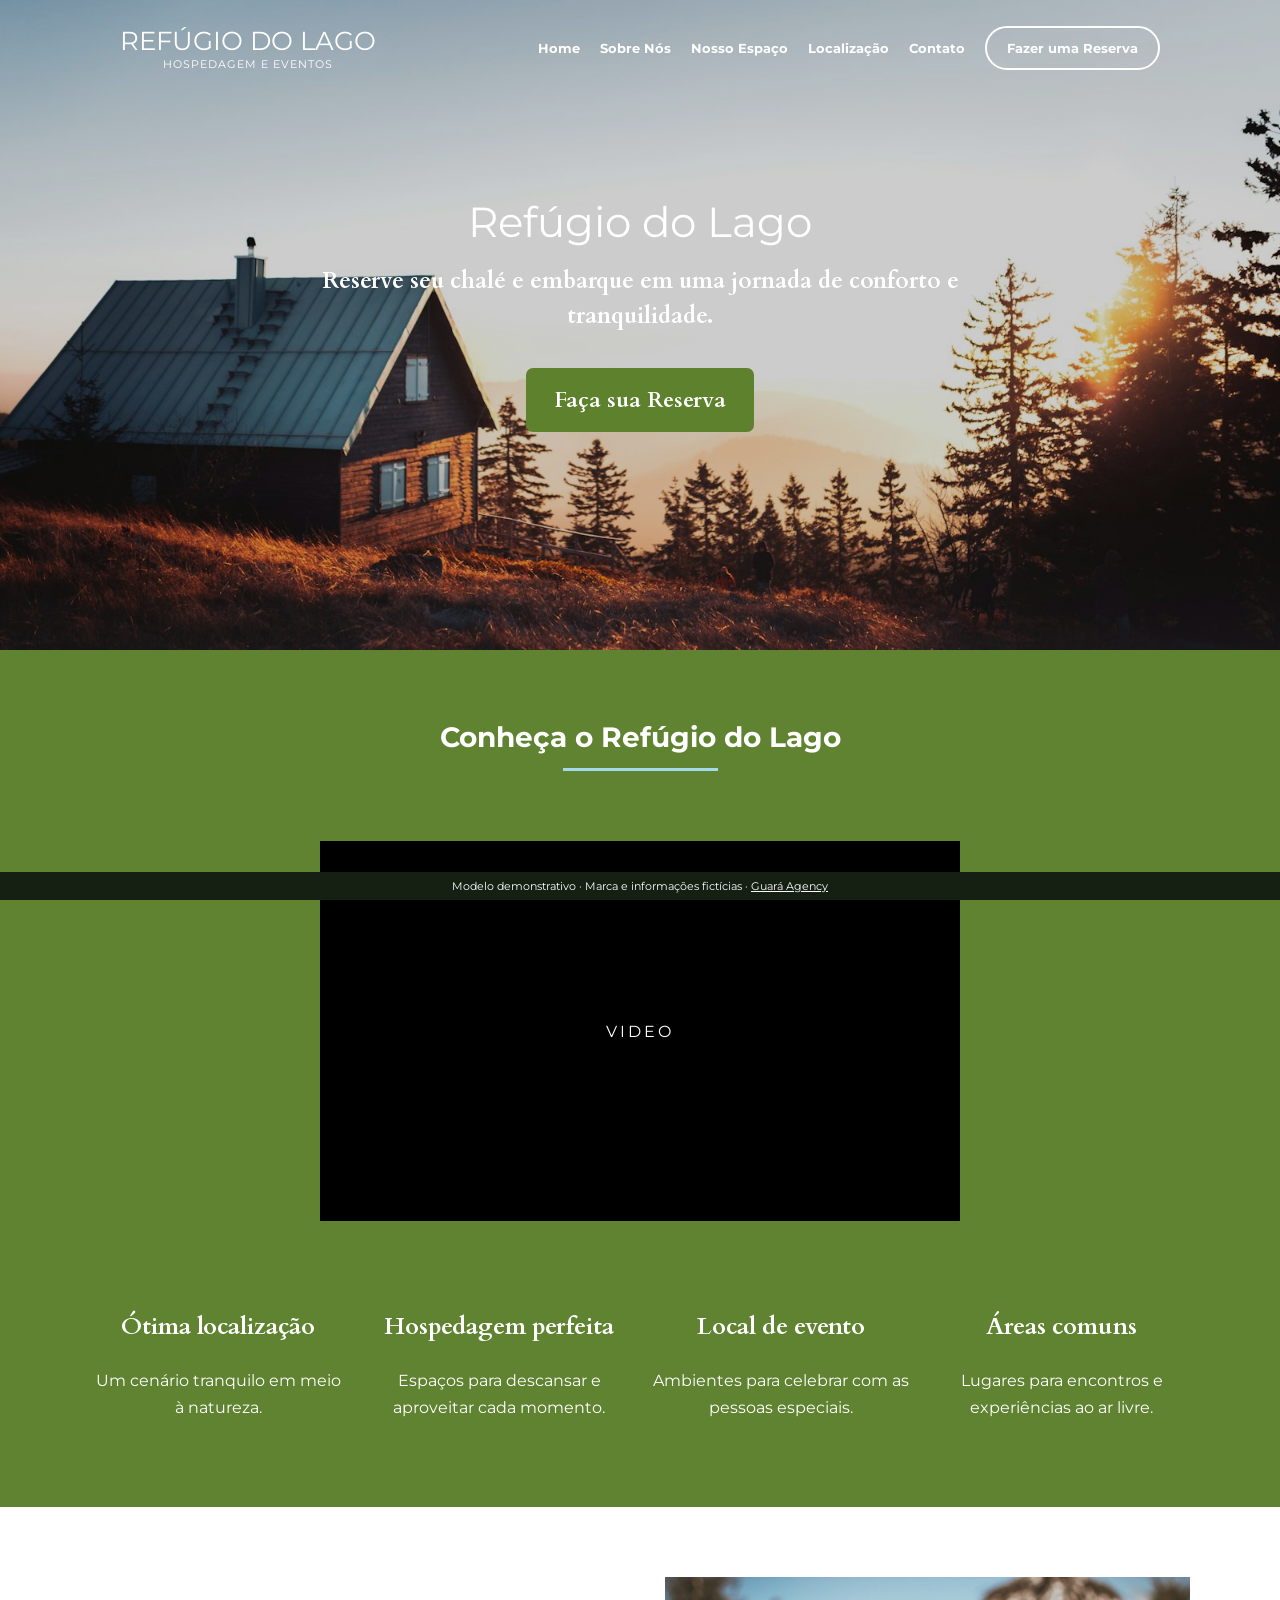
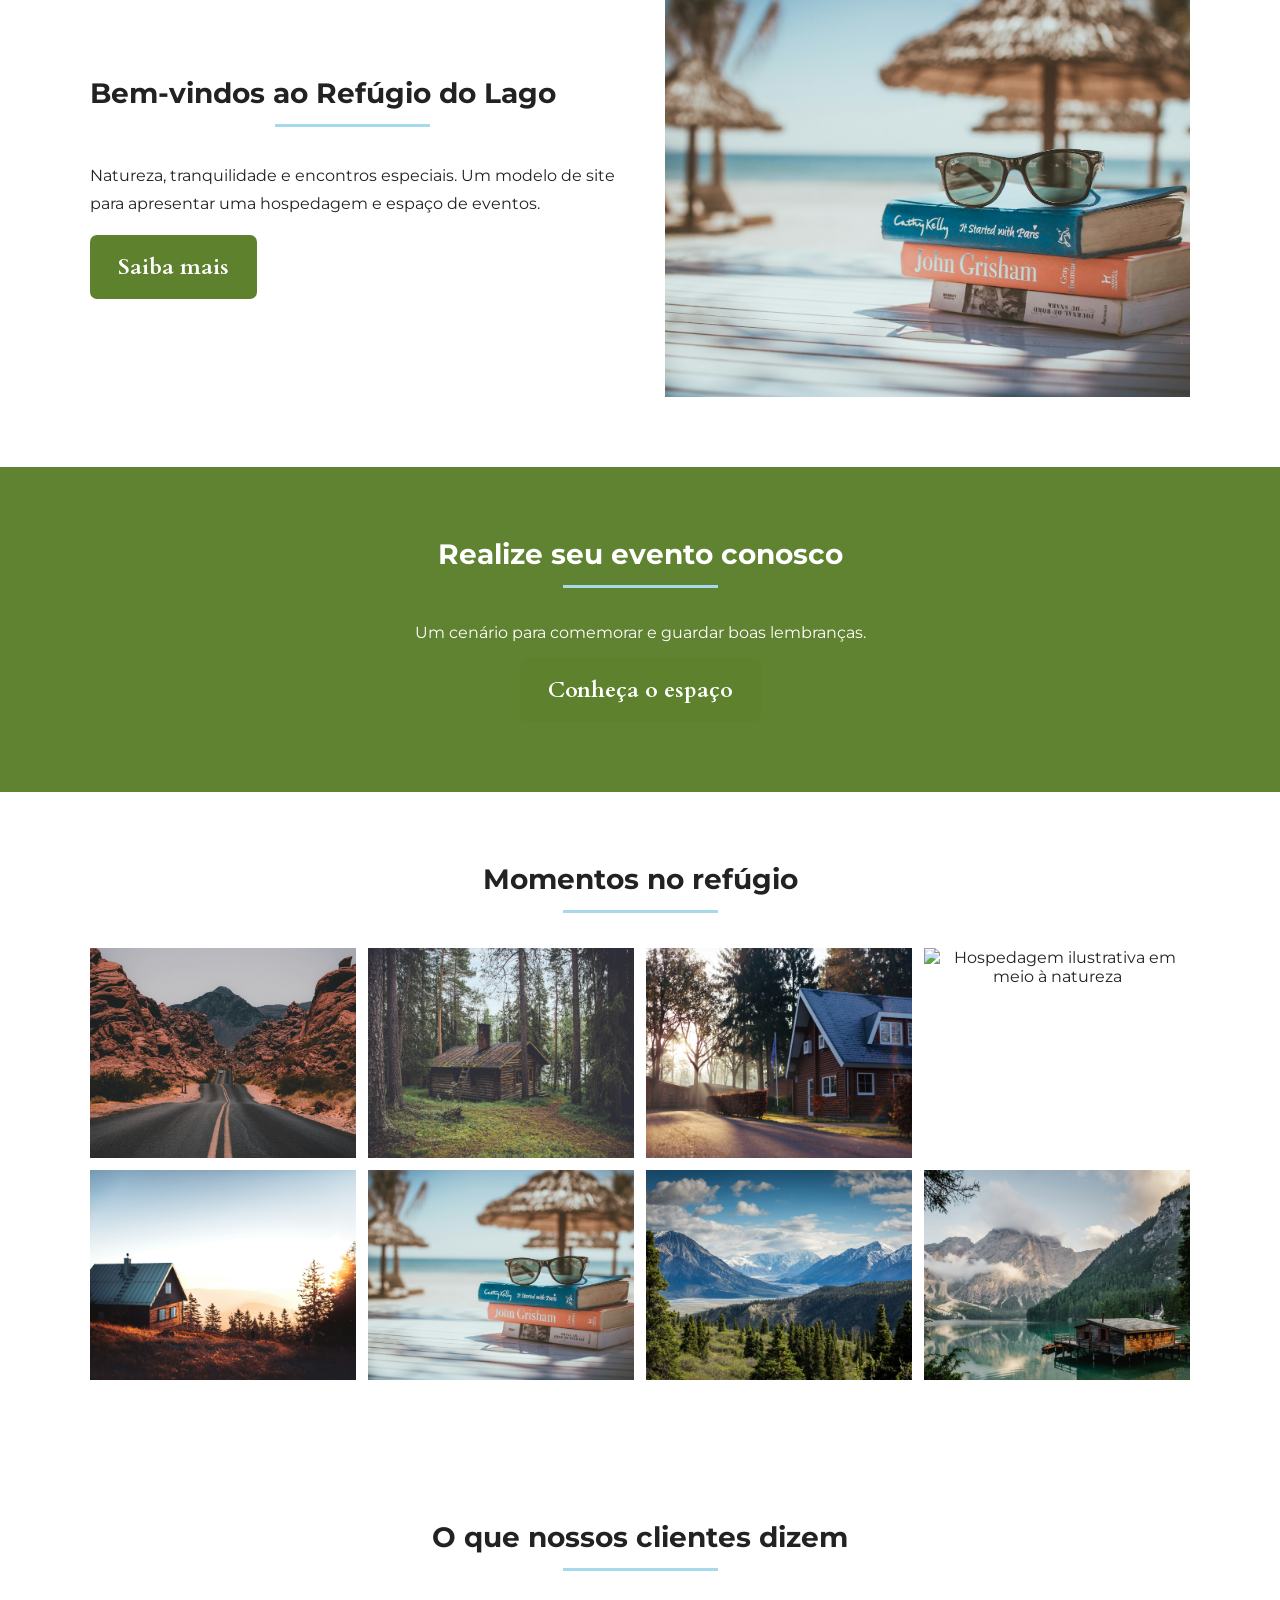
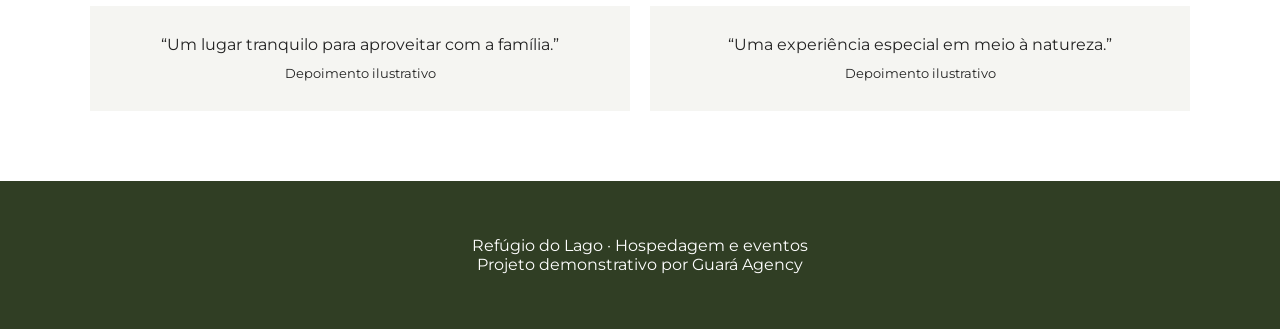
==== index.html @ 49b87a75 "Criar modelo demonstrativo para eventos" ====
<!doctype html><html lang="pt-br"><head><meta charset="utf-8"><meta name="viewport" content="width=device-width,initial-scale=1"><title>Refúgio do Lago — Hospedagem e Eventos</title><link rel="stylesheet" href="style.css"><script defer src="app.js"></script></head><body><section class="hero"><header><a class="logo" href="index.html">REFÚGIO DO LAGO<small>HOSPEDAGEM E EVENTOS</small></a><button class="mobile" data-menu aria-expanded="false" aria-label="Abrir menu">☰</button><nav><a href="">Home</a><a href="sobre-nos/">Sobre Nós</a><a href="nosso-espaco/">Nosso Espaço</a><a href="localizacao/">Localização</a><a href="contato/">Contato</a><a class="outline" href="reservar/">Fazer uma Reserva</a></nav></header><div class="herotext"><h1>Refúgio do Lago</h1><p>Reserve seu chalé e embarque em uma jornada de conforto e tranquilidade.</p><a class="btn" href="reservar/">Faça sua Reserva</a></div></section><section class="green"><div class="wrap center"><h2>Conheça o Refúgio do Lago</h2><div class="video">VIDEO</div><div class="features"><article class="reveal"><h3>Ótima localização</h3><p>Um cenário tranquilo em meio à natureza.</p></article><article class="reveal"><h3>Hospedagem perfeita</h3><p>Espaços para descansar e aproveitar cada momento.</p></article><article class="reveal"><h3>Local de evento</h3><p>Ambientes para celebrar com as pessoas especiais.</p></article><article class="reveal"><h3>Áreas comuns</h3><p>Lugares para encontros e experiências ao ar livre.</p></article></div></div></section><section><div class="wrap split"><div><h2>Bem-vindos ao Refúgio do Lago</h2><p>Natureza, tranquilidade e encontros especiais. Um modelo de site para apresentar uma hospedagem e espaço de eventos.</p><a class="btn" href="sobre-nos/">Saiba mais</a></div><img src="assets/15.jpg" alt="Chalé em meio à natureza"></div></section><section class="green"><div class="wrap center"><h2>Realize seu evento conosco</h2><p>Um cenário para comemorar e guardar boas lembranças.</p><a class="btn" href="nosso-espaco/">Conheça o espaço</a></div></section><section><div class="wrap center"><h2>Momentos no refúgio</h2><div class="gallery"><img loading="lazy" src="assets/10.jpg" alt="Hospedagem ilustrativa em meio à natureza"><img loading="lazy" src="assets/11.jpg" alt="Hospedagem ilustrativa em meio à natureza"><img loading="lazy" src="assets/12.jpg" alt="Hospedagem ilustrativa em meio à natureza"><img loading="lazy" src="assets/13.jpg" alt="Hospedagem ilustrativa em meio à natureza"><img loading="lazy" src="assets/14.jpg" alt="Hospedagem ilustrativa em meio à natureza"><img loading="lazy" src="assets/15.jpg" alt="Hospedagem ilustrativa em meio à natureza"><img loading="lazy" src="assets/16.jpg" alt="Hospedagem ilustrativa em meio à natureza"><img loading="lazy" src="assets/17.jpg" alt="Hospedagem ilustrativa em meio à natureza"></div></div></section><section><div class="wrap center"><h2>O que nossos clientes dizem</h2><div class="cardrow"><div class="card">“Um lugar tranquilo para aproveitar com a família.”<br><small>Depoimento ilustrativo</small></div><div class="card">“Uma experiência especial em meio à natureza.”<br><small>Depoimento ilustrativo</small></div></div></div></section><footer>Refúgio do Lago · Hospedagem e eventos<br>Projeto demonstrativo por Guará Agency</footer><div class="ribbon">Modelo demonstrativo · Marca e informações fictícias · <a href="https://site-guara-agency.guaraagency.workers.dev/portfolio/">Guará Agency</a></div></body></html>
---- style.css ----
@import url('https://fonts.googleapis.com/css2?family=Montserrat:wght@400;700&family=Cardo:wght@400;700&display=swap');*{box-sizing:border-box}html{scroll-behavior:smooth}body{margin:0;font-family:Montserrat,sans-serif;color:#222}.hero{height:650px;color:white;background:linear-gradient(#0003,#0003),url('assets/14.jpg') center/cover}header{max-width:1040px;margin:auto;display:flex;justify-content:space-between;align-items:center;padding:25px 0}header .logo{color:#fff;text-decoration:none;text-align:center;font-size:26px}.logo small{display:block;font-size:11px;letter-spacing:1px}nav{display:flex;gap:20px;align-items:center}nav a{font-weight:700;font-size:13px;color:white;text-decoration:none}.outline{border:2px solid white;border-radius:22px;padding:12px 20px}.mobile{display:none}.herotext{text-align:center;padding:100px 20px}.herotext h1{font-size:42px;font-weight:400;margin:0 0 16px}.herotext p{font:700 23px Cardo,serif;line-height:1.5;max-width:650px;margin:0 auto 35px}.btn{background:#5e812d;color:#fff;padding:17px 28px;border:0;border-radius:7px;font:700 22px Cardo,serif;text-decoration:none;display:inline-block;cursor:pointer}.green{background:#608331;color:#fff}.wrap{max-width:1100px;margin:auto;padding:70px 0}.center{text-align:center}.wrap h2{font-size:28px;margin:0 0 35px}.wrap h2:after{content:'';display:block;background:#a7d9ec;width:155px;height:3px;margin:14px auto}.video{height:380px;max-width:640px;margin:70px auto 20px;background:#000;color:white;display:grid;place-items:center;letter-spacing:3px}.features{display:grid;grid-template-columns:repeat(4,1fr);gap:25px;margin-top:65px}.features h3{font-family:Cardo,serif;font-size:24px}.features p{line-height:1.7}.split{display:grid;grid-template-columns:1fr 1fr;gap:50px;align-items:center}.split img{width:100%;height:420px;object-fit:cover}.split p{line-height:1.8}.gallery{display:grid;grid-template-columns:repeat(4,1fr);gap:12px}.gallery img{width:100%;height:210px;object-fit:cover}.cardrow{display:flex;gap:20px}.card{padding:25px;background:#f5f5f2;flex:1;line-height:1.7}form{display:grid;gap:12px;max-width:650px;margin:auto}input,textarea{padding:15px;border:1px solid #aaa;font:inherit}footer{padding:55px;text-align:center;background:#303e24;color:white}.ribbon{position:fixed;bottom:0;left:0;right:0;text-align:center;background:#152013;color:white;padding:7px;font-size:11px;z-index:5}.ribbon a{color:white}.reveal{opacity:0;transform:translateY(20px);transition:.7s}.reveal.show{opacity:1;transform:none}@media(max-width:800px){header,.wrap{padding-left:20px;padding-right:20px}.hero{height:620px}.mobile{display:block;background:none;border:1px solid white;color:white;padding:10px}nav{display:none;position:absolute;top:85px;right:20px;z-index:3;background:#324622;padding:20px}nav.open{display:grid}.herotext{padding-top:110px}.features,.gallery{grid-template-columns:1fr 1fr}.split{grid-template-columns:1fr}.cardrow{display:block}.card{margin-bottom:12px}.video{height:250px}}
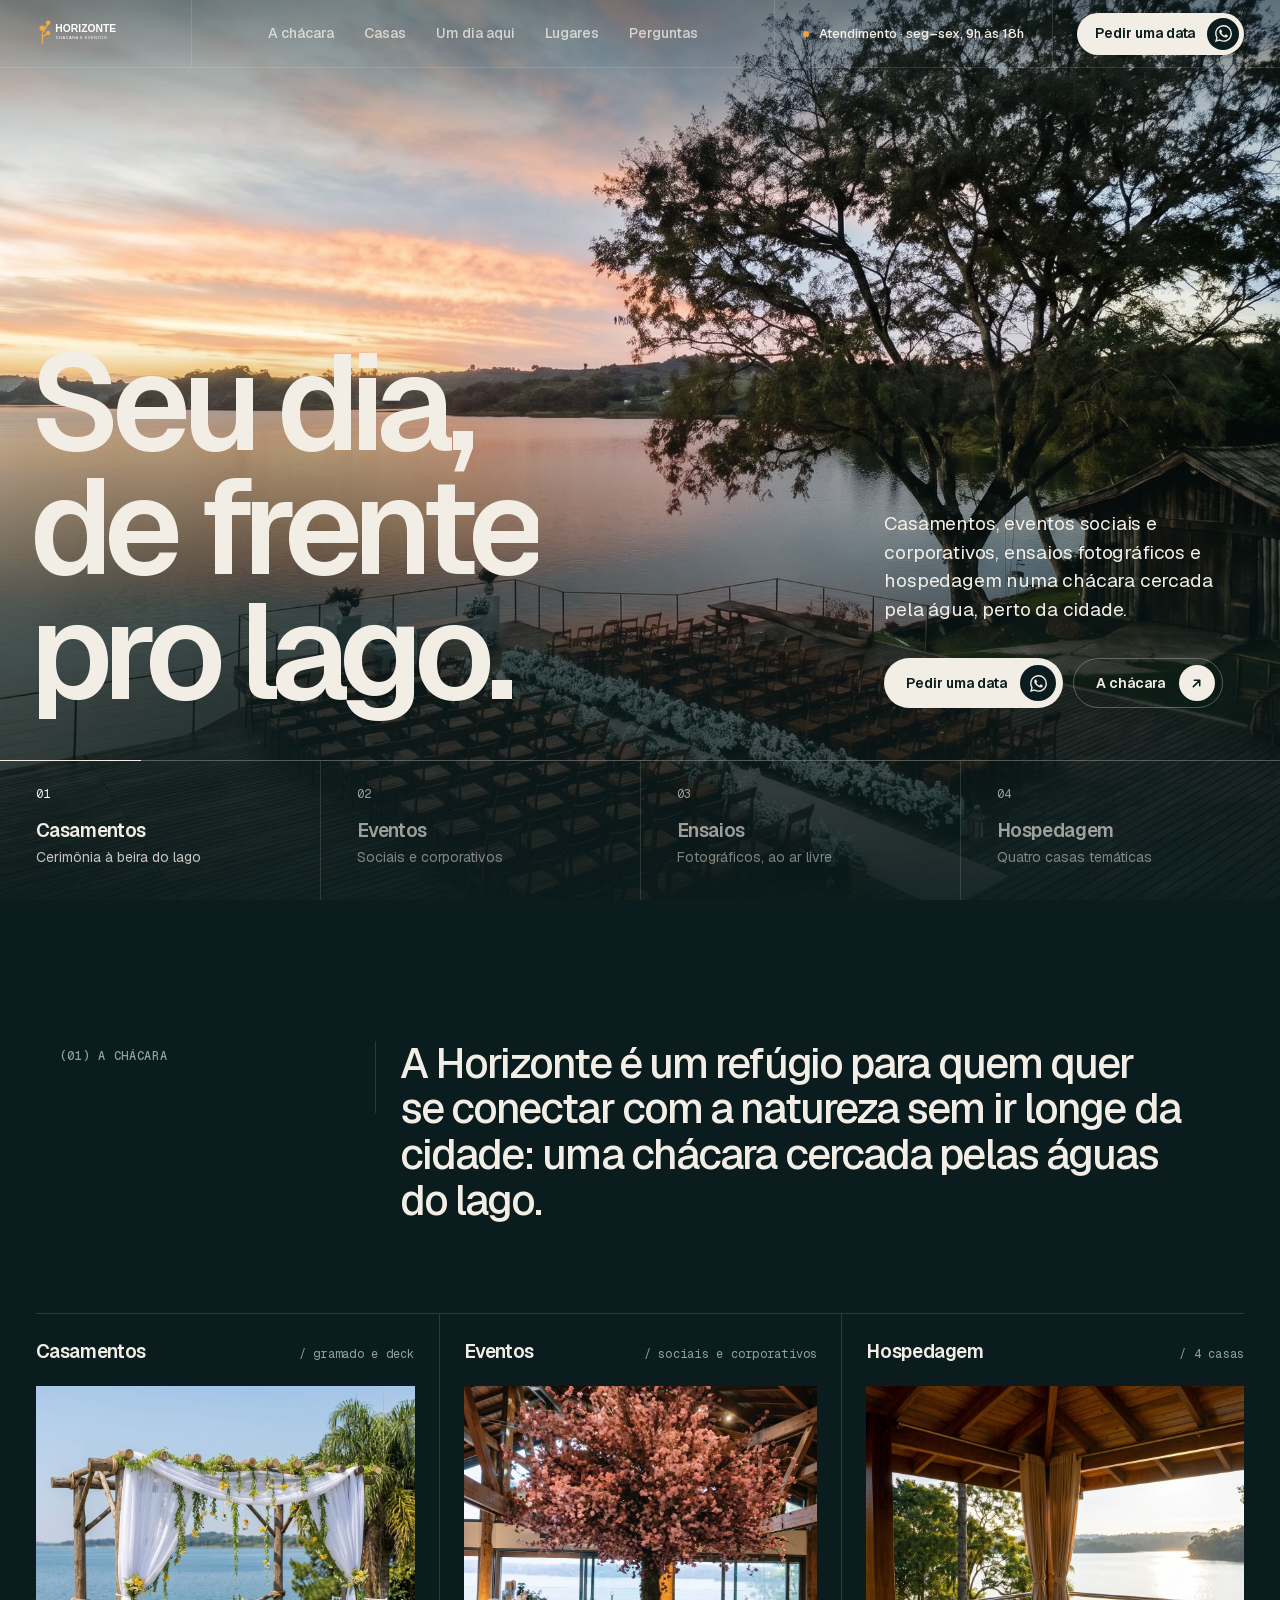
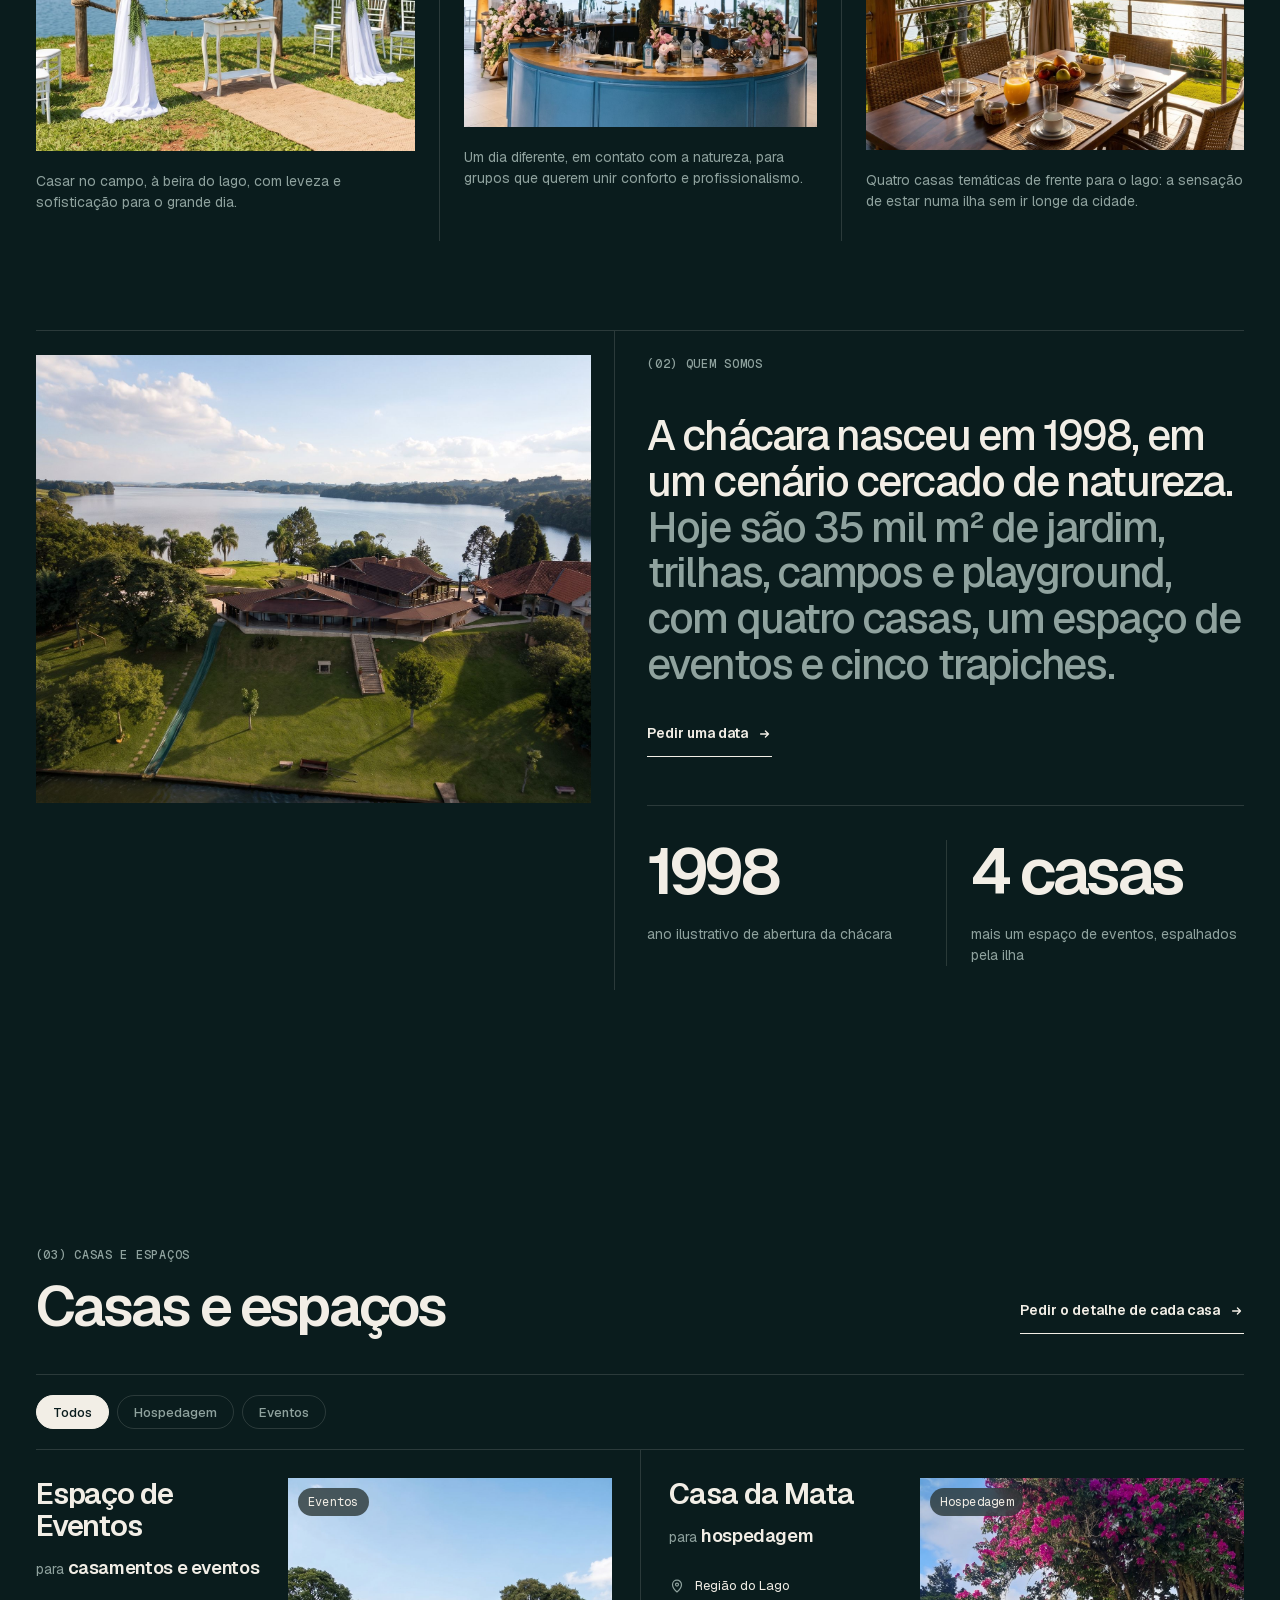
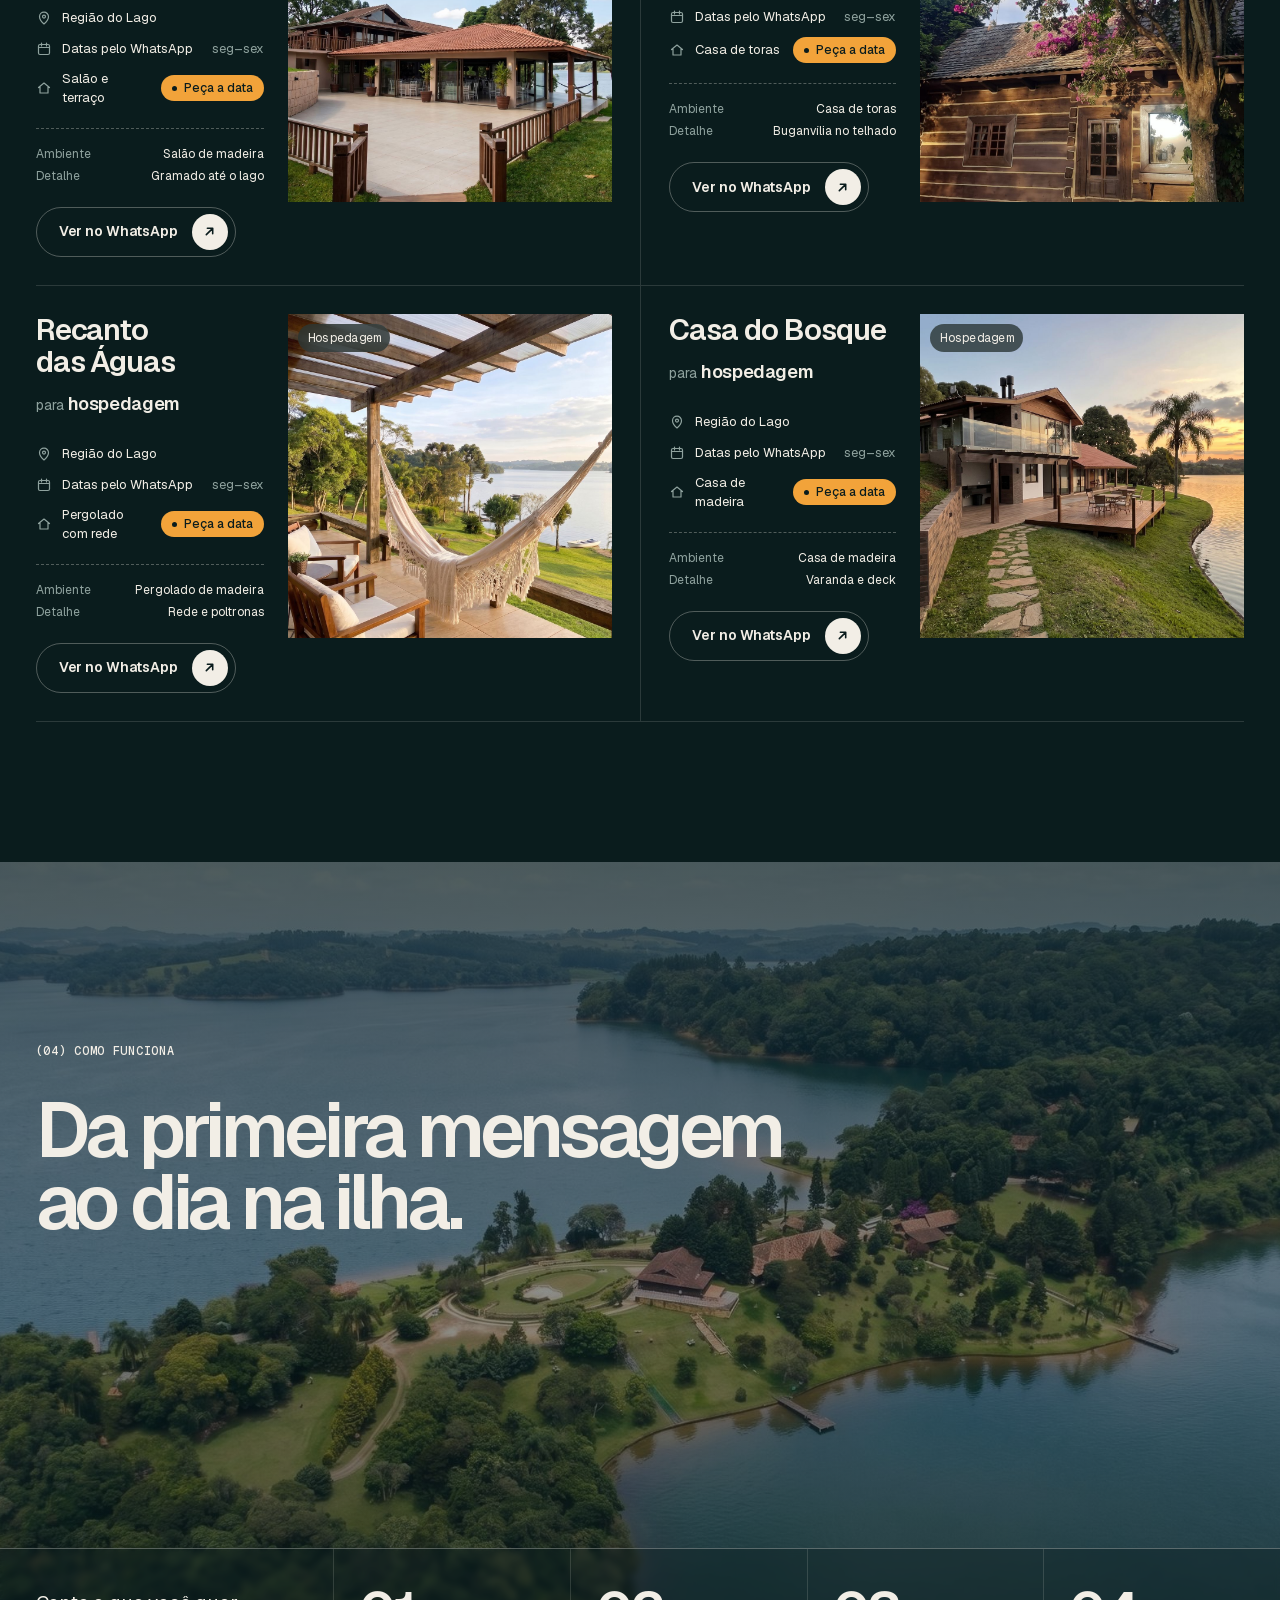
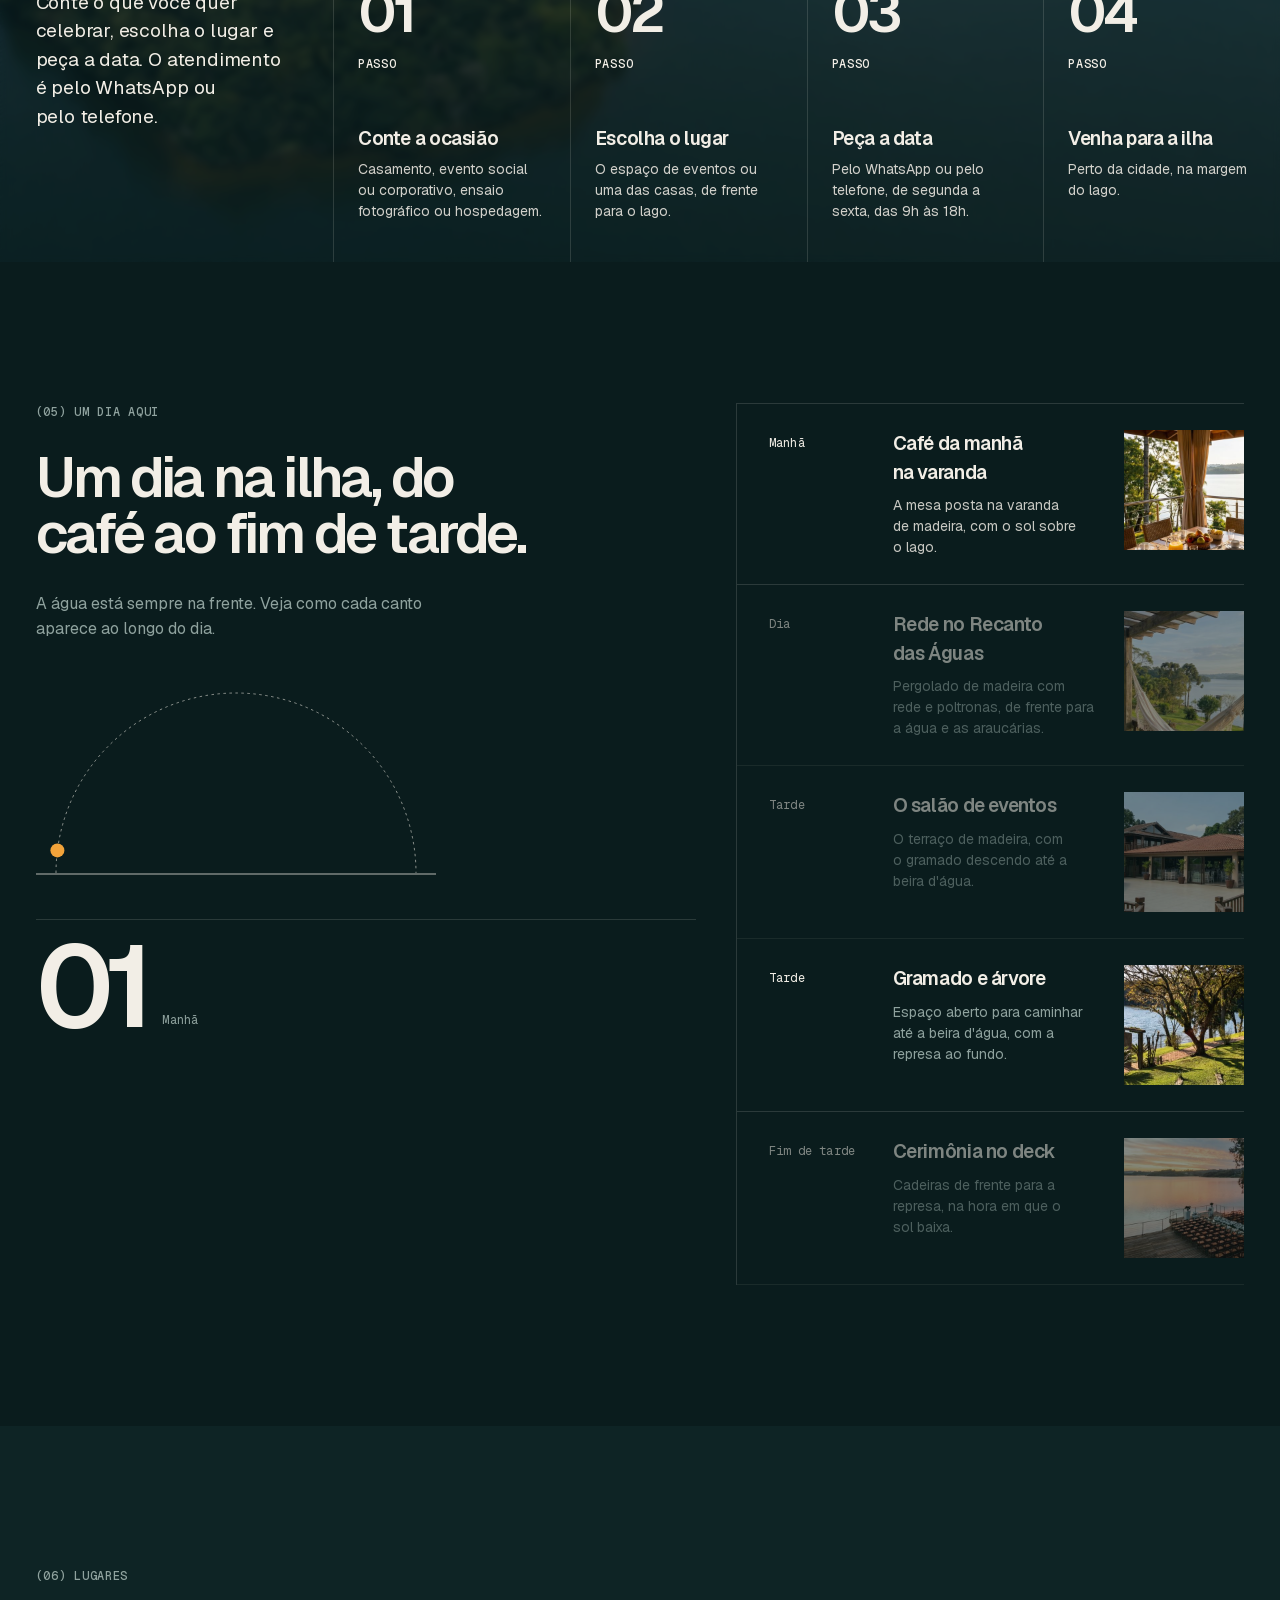
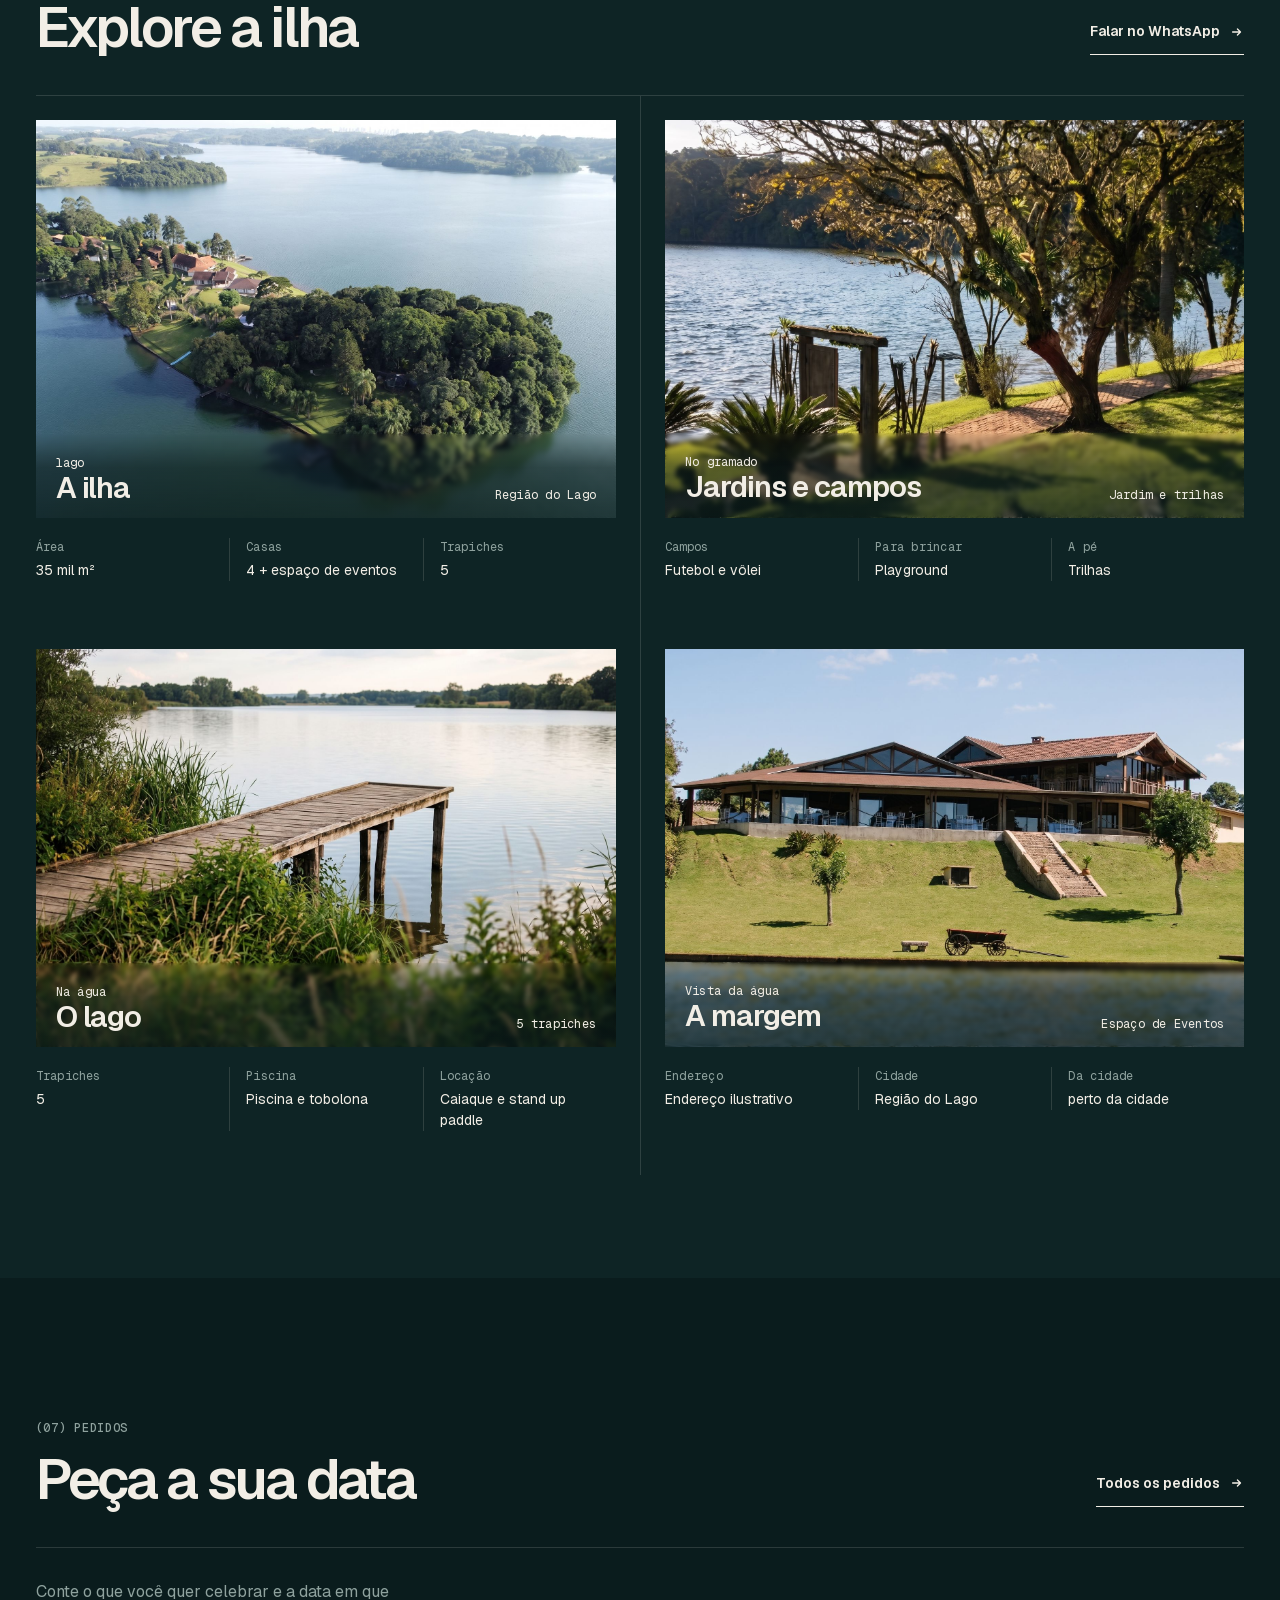
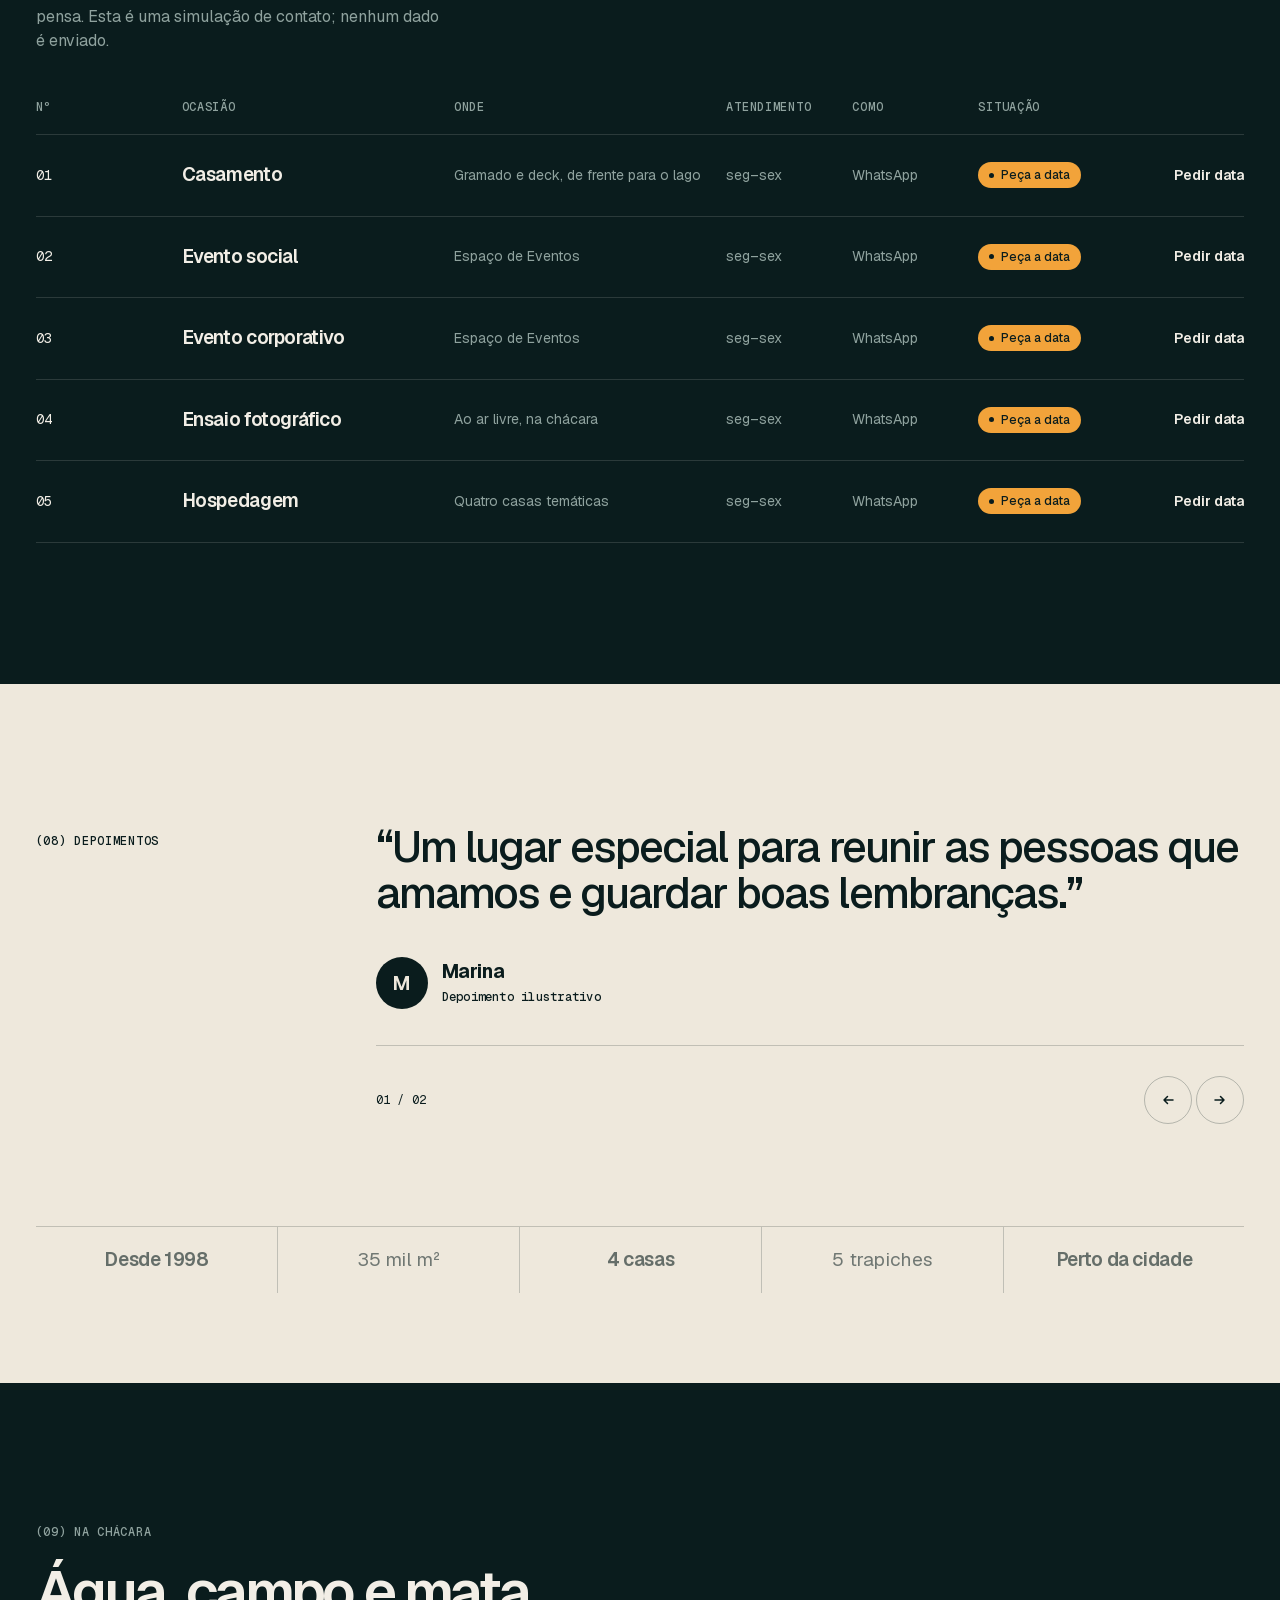
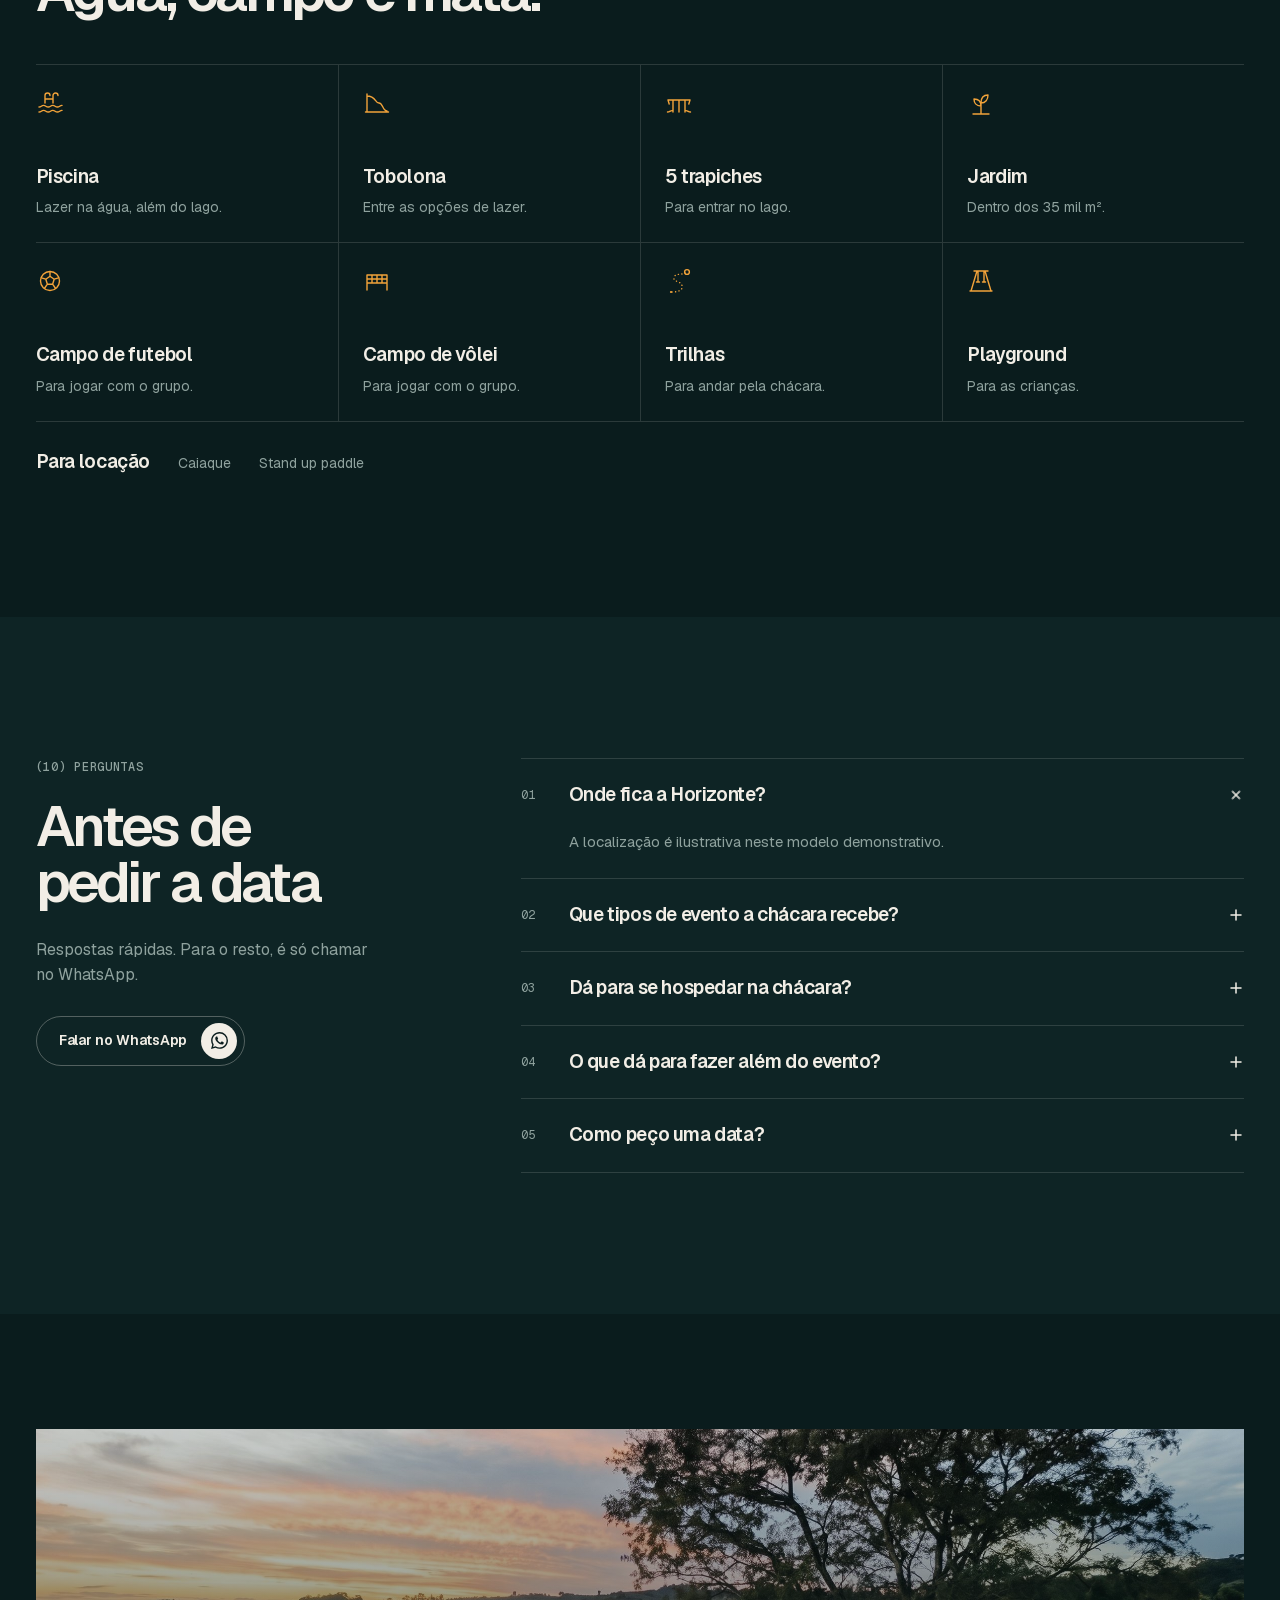
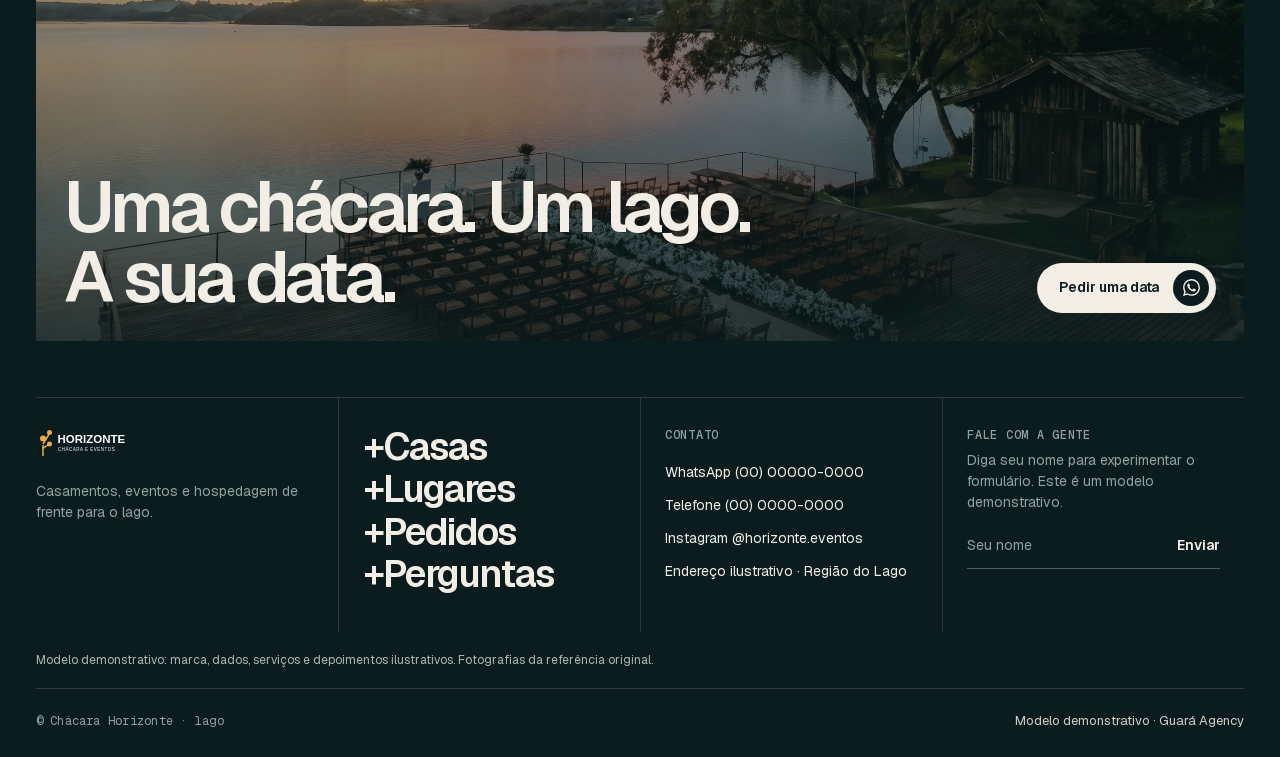
==== commit 6010e818: "Substituir modelo pela Chácara Horizonte" ====
--- a/index.html
+++ b/index.html
@@ -1 +1,420 @@
-<!doctype html><html lang="pt-br"><head><meta charset="utf-8"><meta name="viewport" content="width=device-width,initial-scale=1"><title>Refúgio do Lago — Hospedagem e Eventos</title><link rel="stylesheet" href="style.css"><script defer src="app.js"></script></head><body><section class="hero"><header><a class="logo" href="index.html">REFÚGIO DO LAGO<small>HOSPEDAGEM E EVENTOS</small></a><button class="mobile" data-menu aria-expanded="false" aria-label="Abrir menu">☰</button><nav><a href="">Home</a><a href="sobre-nos/">Sobre Nós</a><a href="nosso-espaco/">Nosso Espaço</a><a href="localizacao/">Localização</a><a href="contato/">Contato</a><a class="outline" href="reservar/">Fazer uma Reserva</a></nav></header><div class="herotext"><h1>Refúgio do Lago</h1><p>Reserve seu chalé e embarque em uma jornada de conforto e tranquilidade.</p><a class="btn" href="reservar/">Faça sua Reserva</a></div></section><section class="green"><div class="wrap center"><h2>Conheça o Refúgio do Lago</h2><div class="video">VIDEO</div><div class="features"><article class="reveal"><h3>Ótima localização</h3><p>Um cenário tranquilo em meio à natureza.</p></article><article class="reveal"><h3>Hospedagem perfeita</h3><p>Espaços para descansar e aproveitar cada momento.</p></article><article class="reveal"><h3>Local de evento</h3><p>Ambientes para celebrar com as pessoas especiais.</p></article><article class="reveal"><h3>Áreas comuns</h3><p>Lugares para encontros e experiências ao ar livre.</p></article></div></div></section><section><div class="wrap split"><div><h2>Bem-vindos ao Refúgio do Lago</h2><p>Natureza, tranquilidade e encontros especiais. Um modelo de site para apresentar uma hospedagem e espaço de eventos.</p><a class="btn" href="sobre-nos/">Saiba mais</a></div><img src="assets/15.jpg" alt="Chalé em meio à natureza"></div></section><section class="green"><div class="wrap center"><h2>Realize seu evento conosco</h2><p>Um cenário para comemorar e guardar boas lembranças.</p><a class="btn" href="nosso-espaco/">Conheça o espaço</a></div></section><section><div class="wrap center"><h2>Momentos no refúgio</h2><div class="gallery"><img loading="lazy" src="assets/10.jpg" alt="Hospedagem ilustrativa em meio à natureza"><img loading="lazy" src="assets/11.jpg" alt="Hospedagem ilustrativa em meio à natureza"><img loading="lazy" src="assets/12.jpg" alt="Hospedagem ilustrativa em meio à natureza"><img loading="lazy" src="assets/13.jpg" alt="Hospedagem ilustrativa em meio à natureza"><img loading="lazy" src="assets/14.jpg" alt="Hospedagem ilustrativa em meio à natureza"><img loading="lazy" src="assets/15.jpg" alt="Hospedagem ilustrativa em meio à natureza"><img loading="lazy" src="assets/16.jpg" alt="Hospedagem ilustrativa em meio à natureza"><img loading="lazy" src="assets/17.jpg" alt="Hospedagem ilustrativa em meio à natureza"></div></div></section><section><div class="wrap center"><h2>O que nossos clientes dizem</h2><div class="cardrow"><div class="card">“Um lugar tranquilo para aproveitar com a família.”<br><small>Depoimento ilustrativo</small></div><div class="card">“Uma experiência especial em meio à natureza.”<br><small>Depoimento ilustrativo</small></div></div></div></section><footer>Refúgio do Lago · Hospedagem e eventos<br>Projeto demonstrativo por Guará Agency</footer><div class="ribbon">Modelo demonstrativo · Marca e informações fictícias · <a href="https://site-guara-agency.guaraagency.workers.dev/portfolio/">Guará Agency</a></div></body></html>+<!doctype html>
+<html lang="pt-BR">
+<head>
+<meta charset="utf-8">
+<meta name="viewport" content="width=device-width,initial-scale=1,viewport-fit=cover">
+<meta name="robots" content="noindex,nofollow">
+<meta name="theme-color" content="#0A1C1D">
+<title>Chácara Horizonte · Casamentos, eventos e hospedagem à beira do lago</title>
+<meta name="description" content="Chácara Horizonte, à beira do lago, perto da cidade: casamentos, eventos sociais e corporativos, ensaios fotográficos e hospedagem de frente para o lago.">
+<meta property="og:type" content="website">
+<meta property="og:title" content="Chácara Horizonte · lago">
+<meta property="og:description" content="Casamentos, eventos, ensaios e hospedagem de frente para o lago, perto da cidade.">
+<meta property="og:image" content="assets/img/og.jpg">
+<link rel="icon" type="image/svg+xml" href="assets/img/favicon.svg">
+<link rel="preload" href="assets/fonts/Geist-var.woff2" as="font" type="font/woff2" crossorigin>
+<link rel="preload" as="image" href="assets/img/hero.jpg" media="(min-width:761px)">
+<link rel="preload" as="image" href="assets/img/hero-m.jpg" media="(max-width:760px)">
+<link rel="stylesheet" href="assets/css/fonts.css">
+<link rel="stylesheet" href="assets/css/estilo.css">
+</head>
+<body>
+<svg width="0" height="0" style="position:absolute" aria-hidden="true" focusable="false">
+  <symbol id="i-wa" viewBox="0 0 24 24"><path fill="currentColor" d="M17.472 14.382c-.297-.149-1.758-.867-2.03-.967-.273-.099-.471-.148-.67.15-.197.297-.767.966-.94 1.164-.173.199-.347.223-.644.075-.297-.15-1.255-.463-2.39-1.475-.883-.788-1.48-1.761-1.653-2.059-.173-.297-.018-.458.13-.606.134-.133.298-.347.446-.52.149-.174.198-.298.298-.497.099-.198.05-.371-.025-.52-.075-.149-.669-1.612-.916-2.207-.242-.579-.487-.5-.669-.51-.173-.008-.371-.01-.57-.01-.198 0-.52.074-.792.372-.272.297-1.04 1.016-1.04 2.479 0 1.462 1.065 2.875 1.213 3.074.149.198 2.096 3.2 5.077 4.487.709.306 1.262.489 1.694.625.712.227 1.36.195 1.871.118.571-.085 1.758-.719 2.006-1.413.248-.694.248-1.289.173-1.413-.074-.124-.272-.198-.57-.347m-5.421 7.403h-.004a9.87 9.87 0 01-5.031-1.378l-.361-.214-3.741.982.998-3.648-.235-.374a9.86 9.86 0 01-1.51-5.26c.001-5.45 4.436-9.884 9.888-9.884 2.64 0 5.122 1.03 6.988 2.898a9.825 9.825 0 012.893 6.994c-.003 5.45-4.437 9.884-9.885 9.884m8.413-18.297A11.815 11.815 0 0012.05 0C5.495 0 .16 5.335.157 11.892c0 2.096.547 4.142 1.588 5.945L.057 24l6.305-1.654a11.882 11.882 0 005.683 1.448h.005c6.554 0 11.89-5.335 11.893-11.893a11.821 11.821 0 00-3.48-8.413z"/></symbol>
+  <symbol id="i-ne" viewBox="0 0 16 16"><path d="M5 11 11 5M6 5h5v5" fill="none" stroke="currentColor" stroke-width="1.5" stroke-linecap="round" stroke-linejoin="round"/></symbol>
+  <symbol id="i-dir" viewBox="0 0 16 16"><path d="M3 8h9M8.5 4.5 12 8l-3.5 3.5" fill="none" stroke="currentColor" stroke-width="1.5" stroke-linecap="round" stroke-linejoin="round"/></symbol>
+  <symbol id="i-esq" viewBox="0 0 16 16"><path d="M13 8H4M7.5 4.5 4 8l3.5 3.5" fill="none" stroke="currentColor" stroke-width="1.5" stroke-linecap="round" stroke-linejoin="round"/></symbol>
+  <symbol id="i-mais" viewBox="0 0 16 16"><path d="M8 3v10M3 8h10" fill="none" stroke="currentColor" stroke-width="1.5" stroke-linecap="round"/></symbol>
+  <symbol id="i-pino" viewBox="0 0 16 16"><path d="M8 14s4.5-3.9 4.5-7.3A4.5 4.5 0 0 0 3.5 6.7C3.5 10.1 8 14 8 14Z" fill="none" stroke="currentColor" stroke-width="1.2" stroke-linejoin="round"/><circle cx="8" cy="6.6" r="1.5" fill="none" stroke="currentColor" stroke-width="1.2"/></symbol>
+  <symbol id="i-cal" viewBox="0 0 16 16"><rect x="2.5" y="3.5" width="11" height="10" rx="1.5" fill="none" stroke="currentColor" stroke-width="1.2"/><path d="M2.5 6.5h11M5.5 2v3M10.5 2v3" fill="none" stroke="currentColor" stroke-width="1.2" stroke-linecap="round"/></symbol>
+  <symbol id="i-casa" viewBox="0 0 16 16"><path d="M2.5 7.5 8 3l5.5 4.5M4 6.5V13h8V6.5" fill="none" stroke="currentColor" stroke-width="1.2" stroke-linecap="round" stroke-linejoin="round"/></symbol>
+  <symbol id="f-piscina" viewBox="0 0 28 28"><path d="M3 18c2.3 0 2.3-1.6 4.6-1.6S9.9 18 12.2 18s2.3-1.6 4.6-1.6S19.1 18 21.4 18 23.7 16.4 26 16.4M3 23c2.3 0 2.3-1.6 4.6-1.6S9.9 23 12.2 23s2.3-1.6 4.6-1.6S19.1 23 21.4 23 23.7 21.4 26 21.4M9 14V6.5a2.5 2.5 0 0 1 5 0M17 14V6.5a2.5 2.5 0 0 1 5 0M9 10h8" fill="none" stroke="currentColor" stroke-width="1.4" stroke-linecap="round" stroke-linejoin="round"/></symbol>
+  <symbol id="f-tobolona" viewBox="0 0 28 28"><path d="M4 5v18M4 7c9 0 8 7 12 7s3.5 8 8 8M2.5 23h23" fill="none" stroke="currentColor" stroke-width="1.4" stroke-linecap="round" stroke-linejoin="round"/></symbol>
+  <symbol id="f-trapiche" viewBox="0 0 28 28"><path d="M3 11h22M3 11l1.2 4M25 11l-1.2 4M8 11v12M14 11v12M20 11v12M2.5 23c2.3 0 2.3-1.4 4.6-1.4M25.5 23c-2.3 0-2.3-1.4-4.6-1.4" fill="none" stroke="currentColor" stroke-width="1.4" stroke-linecap="round" stroke-linejoin="round"/></symbol>
+  <symbol id="f-futebol" viewBox="0 0 28 28"><circle cx="14" cy="14" r="9.5" fill="none" stroke="currentColor" stroke-width="1.4"/><path d="m14 9.2 4.2 3-1.6 5h-5.2l-1.6-5ZM14 9.2V4.5M18.2 12.2l4.3-1.4M16.6 17.2l2.7 3.8M11.4 17.2 8.7 21M9.8 12.2 5.5 10.8" fill="none" stroke="currentColor" stroke-width="1.4" stroke-linecap="round" stroke-linejoin="round"/></symbol>
+  <symbol id="f-volei" viewBox="0 0 28 28"><path d="M4 8h20v8H4ZM4 12h20M9 8v8M14 8v8M19 8v8M4 8v15M24 8v15" fill="none" stroke="currentColor" stroke-width="1.4" stroke-linecap="round" stroke-linejoin="round"/></symbol>
+  <symbol id="f-trilha" viewBox="0 0 28 28"><path d="M7 25c7 0 11-2 10-6.500S8 15 9 10.500 17 8 21 6" fill="none" stroke="currentColor" stroke-width="1.4" stroke-linecap="round" stroke-linejoin="round" stroke-dasharray="0.1 3.4"/><circle cx="22" cy="5" r="2.400" fill="none" stroke="currentColor" stroke-width="1.4"/><circle cx="6" cy="25" r="1.100" fill="currentColor"/></symbol>
+  <symbol id="f-playground" viewBox="0 0 28 28"><path d="M4 24 10 4M24 24 18 4M7 4h14M11 5v10M17 5v10M9.5 15h3M15.5 15h3M3 24h22" fill="none" stroke="currentColor" stroke-width="1.4" stroke-linecap="round" stroke-linejoin="round"/></symbol>
+  <symbol id="f-jardim" viewBox="0 0 28 28"><path d="M14 25V13M14 17c-5 0-7-3.500-7-7 4.500 0 7 2.200 7 7ZM14 14c4.500 0 7-3.500 7-8-4.500 0-7 3-7 8ZM6 25h16" fill="none" stroke="currentColor" stroke-width="1.4" stroke-linecap="round" stroke-linejoin="round"/></symbol>
+</svg>
+
+<header class="topo" id="topo">
+  <a class="topo__logo" href="#inicio" aria-label="Chácara Horizonte, início"><img src="assets/img/logo.svg" alt="Chácara Horizonte · eventos e hospedagem" width="1400" height="432"></a>
+  <nav class="topo__nav" aria-label="Principal">
+    <a href="#ideia">A chácara</a>
+    <a href="#casas">Casas</a>
+    <a href="#dia">Um dia aqui</a>
+    <a href="#lugares">Lugares</a>
+    <a href="#perguntas">Perguntas</a>
+  </nav>
+  <p class="topo__status"><i></i><span>Atendimento · seg–sex, 9h às 18h</span></p>
+  <div class="topo__cta">
+    <a class="pill pill--clara" href="#contato-demo" data-demo-contact><span>Pedir uma data</span><b class="pill__ic"><svg aria-hidden="true"><use href="#i-wa"/></svg></b></a>
+  </div>
+  <button class="topo__menu" type="button" aria-expanded="false" aria-controls="menu" aria-label="Abrir menu"><i></i><i></i></button>
+</header>
+<div class="menu" id="menu" hidden>
+  <a href="#ideia">A chácara</a>
+  <a href="#casas">Casas</a>
+  <a href="#dia">Um dia aqui</a>
+  <a href="#lugares">Lugares</a>
+  <a href="#perguntas">Perguntas</a>
+  <a class="menu__wa" href="#contato-demo" data-demo-contact><svg class="wa" aria-hidden="true"><use href="#i-wa"/></svg>WhatsApp (00) 00000-0000</a>
+</div>
+
+<main>
+<!-- 1. CAPA -->
+<section class="capa" id="inicio">
+  <picture class="capa__foto">
+    <source media="(max-width:760px)" srcset="assets/img/hero-m.jpg">
+    <img src="assets/img/hero.jpg" alt="Deck de cerimônias sobre a represa ao entardecer, com fileiras de cadeiras de madeira e uma grande árvore" width="2400" height="1340" fetchpriority="high">
+  </picture>
+  <div class="capa__vu"></div>
+  <div class="capa__corpo">
+    <h1 class="capa__t" aria-label="Seu dia, de frente pro lago.">
+      <span class="ln" aria-hidden="true"><i>Seu dia,</i></span>
+      <span class="ln" aria-hidden="true"><i>de frente</i></span>
+      <span class="ln" aria-hidden="true"><i>pro lago.</i></span>
+    </h1>
+    <div class="capa__ap">
+      <p>Casamentos, eventos sociais e corporativos, ensaios fotográficos e hospedagem numa chácara cercada pela água, perto da cidade.</p>
+      <div class="capa__bt">
+        <a class="pill pill--clara" href="#contato-demo" data-demo-contact><span>Pedir uma data</span><b class="pill__ic"><svg aria-hidden="true"><use href="#i-wa"/></svg></b></a>
+        <a class="pill pill--linha" href="#ideia"><span>A chácara</span><b class="pill__ic"><svg aria-hidden="true"><use href="#i-ne"/></svg></b></a>
+      </div>
+    </div>
+  </div>
+  <ol class="capa__tira" id="tira">
+    <li class="on"><a href="#casas"><b>01</b><strong>Casamentos</strong><span>Cerimônia à beira do lago</span></a></li>
+    <li><a href="#casas"><b>02</b><strong>Eventos</strong><span>Sociais e corporativos</span></a></li>
+    <li><a href="#pedir"><b>03</b><strong>Ensaios</strong><span>Fotográficos, ao ar livre</span></a></li>
+    <li><a href="#casas"><b>04</b><strong>Hospedagem</strong><span>Quatro casas temáticas</span></a></li>
+  </ol>
+</section>
+
+<!-- 2. (01) A IDEIA -->
+<section class="ideia sec" id="ideia">
+  <div class="ideia__topo">
+    <p class="rot">(01) A chácara</p>
+    <p class="ideia__t rv">A Horizonte é um refúgio para quem quer se conectar com a natureza sem ir longe da cidade: uma chácara cercada pelas águas do lago.</p>
+  </div>
+  <div class="cats">
+    <article class="cat rv">
+      <header><h3>Casamentos</h3><span class="mono">/ gramado e deck</span></header>
+      <div class="cat__f"><img src="assets/img/arco.jpg" alt="Arco de madeira com tecido branco e guirlandas, de frente para o lago" width="1100" height="1100" loading="lazy"></div>
+      <p>Casar no campo, à beira do lago, com leveza e sofisticação para o grande dia.</p>
+    </article>
+    <article class="cat rv">
+      <header><h3>Eventos</h3><span class="mono">/ sociais e corporativos</span></header>
+      <div class="cat__f"><img src="assets/img/bar.jpg" alt="Bar azul curvo sob uma árvore de flores rosadas, com o lago ao fundo" width="1100" height="1100" loading="lazy"></div>
+      <p>Um dia diferente, em contato com a natureza, para grupos que querem unir conforto e profissionalismo.</p>
+    </article>
+    <article class="cat rv">
+      <header><h3>Hospedagem</h3><span class="mono">/ 4 casas</span></header>
+      <div class="cat__f"><img src="assets/img/varanda.jpg" alt="Varanda de madeira com café da manhã posto e o lago ao fundo" width="1100" height="1100" loading="lazy"></div>
+      <p>Quatro casas temáticas de frente para o lago: a sensação de estar numa ilha sem ir longe da cidade.</p>
+    </article>
+  </div>
+</section>
+
+<!-- 3. (02) QUEM SOMOS -->
+<section class="quem" id="quem">
+  <div class="quem__grade">
+    <div class="quem__f"><img src="assets/img/quem.jpg" alt="Vista aérea do Espaço de Eventos de madeira e da casa de telhado vermelho, com a represa ao fundo" width="1700" height="1269" loading="lazy"></div>
+    <div class="quem__tx">
+      <div>
+        <p class="rot">(02) Quem somos</p>
+        <p class="quem__t rv">A chácara nasceu em 1998, em um cenário cercado de natureza. <em>Hoje são 35 mil m² de jardim, trilhas, campos e playground, com quatro casas, um espaço de eventos e cinco trapiches.</em></p>
+        <a class="sub" href="#contato-demo" data-demo-contact><span>Pedir uma data</span><svg aria-hidden="true"><use href="#i-dir"/></svg></a>
+      </div>
+      <dl class="num">
+        <div><dt>1998</dt><dd>ano ilustrativo de abertura da chácara</dd></div>
+        <div><dt>4 casas</dt><dd>mais um espaço de eventos, espalhados pela ilha</dd></div>
+      </dl>
+    </div>
+  </div>
+</section>
+
+<!-- 4. (03) CASAS E ESPAÇOS -->
+<section class="casas sec" id="casas">
+  <div class="cab">
+    <div><p class="rot">(03) Casas e espaços</p><h2>Casas e espaços</h2></div>
+    <a class="sub" href="#contato-demo" data-demo-contact><span>Pedir o detalhe de cada casa</span><svg aria-hidden="true"><use href="#i-dir"/></svg></a>
+  </div>
+  <div class="chips" role="group" aria-label="Filtrar">
+    <button type="button" class="chip on" aria-pressed="true" data-f="todos">Todos</button>
+    <button type="button" class="chip" aria-pressed="false" data-f="hospedagem">Hospedagem</button>
+    <button type="button" class="chip" aria-pressed="false" data-f="eventos">Eventos</button>
+  </div>
+  <div class="cards" id="cards">
+    <article class="card" data-t="eventos">
+      <div class="card__tx">
+        <h3>Espaço de Eventos</h3>
+        <p class="card__tipo">para <b>casamentos e eventos</b></p>
+        <ul class="card__meta">
+          <li><svg aria-hidden="true"><use href="#i-pino"/></svg><span>Região do Lago</span></li>
+          <li><svg aria-hidden="true"><use href="#i-cal"/></svg><span>Datas pelo WhatsApp</span><em>seg–sex</em></li>
+          <li><svg aria-hidden="true"><use href="#i-casa"/></svg><span>Salão e terraço</span><i class="st"><s></s>Peça a data</i></li>
+        </ul>
+        <dl class="card__spec"><div><dt>Ambiente</dt><dd>Salão de madeira</dd></div><div><dt>Detalhe</dt><dd>Gramado até o lago</dd></div></dl>
+        <a class="pill pill--linha" href="#contato-demo" data-demo-contact><span>Ver no WhatsApp</span><b class="pill__ic"><svg aria-hidden="true"><use href="#i-ne"/></svg></b></a>
+      </div>
+      <div class="card__f"><img src="assets/img/espaco.jpg" alt="Espaço de Eventos de madeira com terraço largo e gramado" width="1100" height="1100" loading="lazy"><span class="tag mono">Eventos</span></div>
+    </article>
+    <article class="card" data-t="hospedagem">
+      <div class="card__tx">
+        <h3>Casa da Mata</h3>
+        <p class="card__tipo">para <b>hospedagem</b></p>
+        <ul class="card__meta">
+          <li><svg aria-hidden="true"><use href="#i-pino"/></svg><span>Região do Lago</span></li>
+          <li><svg aria-hidden="true"><use href="#i-cal"/></svg><span>Datas pelo WhatsApp</span><em>seg–sex</em></li>
+          <li><svg aria-hidden="true"><use href="#i-casa"/></svg><span>Casa de toras</span><i class="st"><s></s>Peça a data</i></li>
+        </ul>
+        <dl class="card__spec"><div><dt>Ambiente</dt><dd>Casa de toras</dd></div><div><dt>Detalhe</dt><dd>Buganvília no telhado</dd></div></dl>
+        <a class="pill pill--linha" href="#contato-demo" data-demo-contact><span>Ver no WhatsApp</span><b class="pill__ic"><svg aria-hidden="true"><use href="#i-ne"/></svg></b></a>
+      </div>
+      <div class="card__f"><img src="assets/img/polonesa.jpg" alt="Casa de toras Casa da Mata sob uma buganvília florida" width="1100" height="1100" loading="lazy"><span class="tag mono">Hospedagem</span></div>
+    </article>
+    <article class="card" data-t="hospedagem">
+      <div class="card__tx">
+        <h3>Recanto das Águas</h3>
+        <p class="card__tipo">para <b>hospedagem</b></p>
+        <ul class="card__meta">
+          <li><svg aria-hidden="true"><use href="#i-pino"/></svg><span>Região do Lago</span></li>
+          <li><svg aria-hidden="true"><use href="#i-cal"/></svg><span>Datas pelo WhatsApp</span><em>seg–sex</em></li>
+          <li><svg aria-hidden="true"><use href="#i-casa"/></svg><span>Pergolado com rede</span><i class="st"><s></s>Peça a data</i></li>
+        </ul>
+        <dl class="card__spec"><div><dt>Ambiente</dt><dd>Pergolado de madeira</dd></div><div><dt>Detalhe</dt><dd>Rede e poltronas</dd></div></dl>
+        <a class="pill pill--linha" href="#contato-demo" data-demo-contact><span>Ver no WhatsApp</span><b class="pill__ic"><svg aria-hidden="true"><use href="#i-ne"/></svg></b></a>
+      </div>
+      <div class="card__f"><img src="assets/img/canto.jpg" alt="Pergolado de madeira com rede de macramê de frente para o lago" width="1100" height="1100" loading="lazy"><span class="tag mono">Hospedagem</span></div>
+    </article>
+    <article class="card" data-t="hospedagem">
+      <div class="card__tx">
+        <h3>Casa do Bosque</h3>
+        <p class="card__tipo">para <b>hospedagem</b></p>
+        <ul class="card__meta">
+          <li><svg aria-hidden="true"><use href="#i-pino"/></svg><span>Região do Lago</span></li>
+          <li><svg aria-hidden="true"><use href="#i-cal"/></svg><span>Datas pelo WhatsApp</span><em>seg–sex</em></li>
+          <li><svg aria-hidden="true"><use href="#i-casa"/></svg><span>Casa de madeira</span><i class="st"><s></s>Peça a data</i></li>
+        </ul>
+        <dl class="card__spec"><div><dt>Ambiente</dt><dd>Casa de madeira</dd></div><div><dt>Detalhe</dt><dd>Varanda e deck</dd></div></dl>
+        <a class="pill pill--linha" href="#contato-demo" data-demo-contact><span>Ver no WhatsApp</span><b class="pill__ic"><svg aria-hidden="true"><use href="#i-ne"/></svg></b></a>
+      </div>
+      <div class="card__f"><img src="assets/img/campestre.jpg" alt="Casa do Bosque de madeira, com deck e gramado até a beira do lago" width="1100" height="1100" loading="lazy"><span class="tag mono">Hospedagem</span></div>
+    </article>
+  </div>
+</section>
+
+<!-- 5. (04) COMO PEDIR (foto cheia) -->
+<section class="como" id="como">
+  <img class="como__bg" src="assets/img/ilha-fundo.jpg" alt="" width="2200" height="1228" loading="lazy">
+  <div class="como__vu"></div>
+  <div class="como__topo">
+    <p class="rot rot--c">(04) Como funciona</p>
+    <h2 class="rv">Da primeira mensagem ao dia na ilha.</h2>
+  </div>
+  <div class="como__tira">
+    <p class="como__ap">Conte o que você quer celebrar, escolha o lugar e peça a data. O atendimento é pelo WhatsApp ou pelo telefone.</p>
+    <div class="passo"><b>01</b><span class="mono">Passo</span><h3>Conte a ocasião</h3><p>Casamento, evento social ou corporativo, ensaio fotográfico ou hospedagem.</p></div>
+    <div class="passo"><b>02</b><span class="mono">Passo</span><h3>Escolha o lugar</h3><p>O espaço de eventos ou uma das casas, de frente para o lago.</p></div>
+    <div class="passo"><b>03</b><span class="mono">Passo</span><h3>Peça a data</h3><p>Pelo WhatsApp ou pelo telefone, de segunda a sexta, das 9h às 18h.</p></div>
+    <div class="passo"><b>04</b><span class="mono">Passo</span><h3>Venha para a ilha</h3><p>Perto da cidade, na margem do lago.</p></div>
+  </div>
+</section>
+
+<!-- 6. (05) UM DIA AQUI -->
+<section class="dia sec" id="dia">
+  <div class="dia__grade">
+    <div class="dia__esq">
+      <div class="dia__fixo">
+        <p class="rot">(05) Um dia aqui</p>
+        <h2>Um dia na ilha, do café ao fim de tarde.</h2>
+        <p class="dia__ap">A água está sempre na frente. Veja como cada canto aparece ao longo do dia.</p>
+        <svg class="arco" viewBox="0 0 400 200" aria-hidden="true">
+          <path d="M20 180A180 180 0 0 1 380 180" fill="none" stroke="rgba(242,238,230,.55)" stroke-width="1" stroke-dasharray="2.5 3.5"/>
+          <path d="M0 181H400" stroke="rgba(242,238,230,.75)" stroke-width="1"/>
+          <circle cx="200" cy="0" r="1.6" fill="#F2EEE6" opacity=".0"/>
+          <circle id="sol" cx="20" cy="180" r="7" fill="#F2A33A"/>
+        </svg>
+        <div class="relogio"><span id="dia-n">01</span><small class="mono" id="dia-l">Manhã</small></div>
+      </div>
+    </div>
+    <ol class="dia__lista" id="dia-lista">
+      <li class="it on" data-l="Manhã">
+        <span class="it__h mono">Manhã</span>
+        <div class="it__tx"><h3>Café da manhã na varanda</h3><p>A mesa posta na varanda de madeira, com o sol sobre o lago.</p></div>
+        <img src="assets/img/t-varanda.jpg" alt="" width="360" height="360" loading="lazy">
+      </li>
+      <li class="it" data-l="Dia">
+        <span class="it__h mono">Dia</span>
+        <div class="it__tx"><h3>Rede no Recanto das Águas</h3><p>Pergolado de madeira com rede e poltronas, de frente para a água e as araucárias.</p></div>
+        <img src="assets/img/t-canto.jpg" alt="" width="360" height="360" loading="lazy">
+      </li>
+      <li class="it" data-l="Tarde">
+        <span class="it__h mono">Tarde</span>
+        <div class="it__tx"><h3>O salão de eventos</h3><p>O terraço de madeira, com o gramado descendo até a beira d'água.</p></div>
+        <img src="assets/img/t-espaco.jpg" alt="" width="360" height="360" loading="lazy">
+      </li>
+      <li class="it" data-l="Tarde">
+        <span class="it__h mono">Tarde</span>
+        <div class="it__tx"><h3>Gramado e árvore</h3><p>Espaço aberto para caminhar até a beira d'água, com a represa ao fundo.</p></div>
+        <img src="assets/img/t-gramado.jpg" alt="" width="360" height="360" loading="lazy">
+      </li>
+      <li class="it" data-l="Fim de tarde">
+        <span class="it__h mono">Fim de tarde</span>
+        <div class="it__tx"><h3>Cerimônia no deck</h3><p>Cadeiras de frente para a represa, na hora em que o sol baixa.</p></div>
+        <img src="assets/img/t-deck.jpg" alt="" width="360" height="360" loading="lazy">
+      </li>
+    </ol>
+  </div>
+</section>
+
+<!-- 7. (06) LUGARES -->
+<section class="lugares sec sec--alt" id="lugares">
+  <div class="cab">
+    <div><p class="rot">(06) Lugares</p><h2>Explore a ilha</h2></div>
+    <a class="sub" href="#contato-demo" data-demo-contact><span>Falar no WhatsApp</span><svg aria-hidden="true"><use href="#i-dir"/></svg></a>
+  </div>
+  <div class="lug">
+    <article class="lg rv">
+      <div class="lg__f"><img src="assets/img/ilha-lado.jpg" alt="Vista aérea da ilha da chácara na represa, com mata, gramado e casas" width="1700" height="1269" loading="lazy">
+        <div class="lg__b"><div><span class="mono">lago</span><h3>A ilha</h3></div><span class="mono">Região do Lago</span></div></div>
+      <dl class="lg__d"><div><dt class="mono">Área</dt><dd>35 mil m²</dd></div><div><dt class="mono">Casas</dt><dd>4 + espaço de eventos</dd></div><div><dt class="mono">Trapiches</dt><dd>5</dd></div></dl>
+    </article>
+    <article class="lg rv">
+      <div class="lg__f"><img src="assets/img/gramado.jpg" alt="Gramado com uma grande árvore, um portal de madeira e o lago ao fundo" width="1700" height="1269" loading="lazy">
+        <div class="lg__b"><div><span class="mono">No gramado</span><h3>Jardins e campos</h3></div><span class="mono">Jardim e trilhas</span></div></div>
+      <dl class="lg__d"><div><dt class="mono">Campos</dt><dd>Futebol e vôlei</dd></div><div><dt class="mono">Para brincar</dt><dd>Playground</dd></div><div><dt class="mono">A pé</dt><dd>Trilhas</dd></div></dl>
+    </article>
+    <article class="lg rv">
+      <div class="lg__f"><img src="assets/img/trapiche.jpg" alt="Trapiche de madeira entrando na represa, entre juncos" width="1700" height="1269" loading="lazy">
+        <div class="lg__b"><div><span class="mono">Na água</span><h3>O lago</h3></div><span class="mono">5 trapiches</span></div></div>
+      <dl class="lg__d"><div><dt class="mono">Trapiches</dt><dd>5</dd></div><div><dt class="mono">Piscina</dt><dd>Piscina e tobolona</dd></div><div><dt class="mono">Locação</dt><dd>Caiaque e stand up paddle</dd></div></dl>
+    </article>
+    <article class="lg rv">
+      <div class="lg__f"><img src="assets/img/margem.jpg" alt="Espaço de Eventos visto da água, com a escada de pedra e o gramado em declive" width="1700" height="1269" loading="lazy">
+        <div class="lg__b"><div><span class="mono">Vista da água</span><h3>A margem</h3></div><span class="mono">Espaço de Eventos</span></div></div>
+      <dl class="lg__d"><div><dt class="mono">Endereço</dt><dd>Endereço ilustrativo</dd></div><div><dt class="mono">Cidade</dt><dd>Região do Lago</dd></div><div><dt class="mono">Da cidade</dt><dd>perto da cidade</dd></div></dl>
+    </article>
+  </div>
+</section>
+
+<!-- 8. (07) PEDIDOS -->
+<section class="pedir sec" id="pedir">
+  <div class="cab">
+    <div><p class="rot">(07) Pedidos</p><h2>Peça a sua data</h2></div>
+    <a class="sub" href="#contato-demo" data-demo-contact><span>Todos os pedidos</span><svg aria-hidden="true"><use href="#i-dir"/></svg></a>
+  </div>
+  <p class="pedir__ap">Conte o que você quer celebrar e a data em que pensa. Esta é uma simulação de contato; nenhum dado é enviado.</p>
+  <div class="tab" role="table" aria-label="Tipos de pedido">
+    <div class="tab__h mono" role="row"><span>Nº</span><span>Ocasião</span><span>Onde</span><span>Atendimento</span><span>Como</span><span>Situação</span><span></span></div>
+    <div class="lin" role="row"><span class="mono">01</span><h3>Casamento</h3><span class="g">Gramado e deck, de frente para o lago</span><span class="g">seg–sex</span><span class="g">WhatsApp</span><span><i class="st st--c"><s></s>Peça a data</i></span><a href="#contato-demo" data-demo-contact>Pedir data</a></div>
+    <div class="lin" role="row"><span class="mono">02</span><h3>Evento social</h3><span class="g">Espaço de Eventos</span><span class="g">seg–sex</span><span class="g">WhatsApp</span><span><i class="st st--c"><s></s>Peça a data</i></span><a href="#contato-demo" data-demo-contact>Pedir data</a></div>
+    <div class="lin" role="row"><span class="mono">03</span><h3>Evento corporativo</h3><span class="g">Espaço de Eventos</span><span class="g">seg–sex</span><span class="g">WhatsApp</span><span><i class="st st--c"><s></s>Peça a data</i></span><a href="#contato-demo" data-demo-contact>Pedir data</a></div>
+    <div class="lin" role="row"><span class="mono">04</span><h3>Ensaio fotográfico</h3><span class="g">Ao ar livre, na chácara</span><span class="g">seg–sex</span><span class="g">WhatsApp</span><span><i class="st st--c"><s></s>Peça a data</i></span><a href="#contato-demo" data-demo-contact>Pedir data</a></div>
+    <div class="lin" role="row"><span class="mono">05</span><h3>Hospedagem</h3><span class="g">Quatro casas temáticas</span><span class="g">seg–sex</span><span class="g">WhatsApp</span><span><i class="st st--c"><s></s>Peça a data</i></span><a href="#contato-demo" data-demo-contact>Pedir data</a></div>
+  </div>
+</section>
+
+<!-- 9. (08) DEPOIMENTOS -->
+<section class="dep" id="depoimentos">
+  <div class="dep__grade">
+    <p class="rot rot--esc">(08) Depoimentos</p>
+    <div class="dep__col">
+      <div class="dep__slides" id="dep-slides">
+        <figure class="dp on">
+          <blockquote>“Um lugar especial para reunir as pessoas que amamos e guardar boas lembranças.”</blockquote>
+          <figcaption><span class="av">M</span><div><b>Marina</b><span class="mono">Depoimento ilustrativo</span></div></figcaption>
+        </figure>
+        <figure class="dp">
+          <blockquote>“Um cenário acolhedor para celebrar momentos inesquecíveis.”</blockquote>
+          <figcaption><span class="av">R</span><div><b>Carla</b><span class="mono">Depoimento ilustrativo</span></div></figcaption>
+        </figure>
+      </div>
+      <div class="dep__nav"><span class="mono" id="dep-n">01 / 02</span><div><button type="button" id="dep-p" aria-label="Anterior"><svg aria-hidden="true"><use href="#i-esq"/></svg></button><button type="button" id="dep-s" aria-label="Próximo"><svg aria-hidden="true"><use href="#i-dir"/></svg></button></div></div>
+    </div>
+  </div>
+  <ul class="dep__fatos">
+    <li>Desde 1998</li><li>35 mil m²</li><li>4 casas</li><li>5 trapiches</li><li>Perto da cidade</li>
+  </ul>
+</section>
+
+<!-- 10. (09) NA CHÁCARA -->
+<section class="inclui sec" id="chacara">
+  <p class="rot">(09) Na chácara</p>
+  <h2>Água, campo e mata.</h2>
+  <div class="inc">
+    <div><svg class="ic" aria-hidden="true"><use href="#f-piscina"/></svg><h3>Piscina</h3><p>Lazer na água, além do lago.</p></div>
+    <div><svg class="ic" aria-hidden="true"><use href="#f-tobolona"/></svg><h3>Tobolona</h3><p>Entre as opções de lazer.</p></div>
+    <div><svg class="ic" aria-hidden="true"><use href="#f-trapiche"/></svg><h3>5 trapiches</h3><p>Para entrar no lago.</p></div>
+    <div><svg class="ic" aria-hidden="true"><use href="#f-jardim"/></svg><h3>Jardim</h3><p>Dentro dos 35 mil m².</p></div>
+    <div><svg class="ic" aria-hidden="true"><use href="#f-futebol"/></svg><h3>Campo de futebol</h3><p>Para jogar com o grupo.</p></div>
+    <div><svg class="ic" aria-hidden="true"><use href="#f-volei"/></svg><h3>Campo de vôlei</h3><p>Para jogar com o grupo.</p></div>
+    <div><svg class="ic" aria-hidden="true"><use href="#f-trilha"/></svg><h3>Trilhas</h3><p>Para andar pela chácara.</p></div>
+    <div><svg class="ic" aria-hidden="true"><use href="#f-playground"/></svg><h3>Playground</h3><p>Para as crianças.</p></div>
+  </div>
+  <div class="loc"><h3>Para locação</h3><span>Caiaque</span><span>Stand up paddle</span></div>
+</section>
+
+<!-- 11. (10) PERGUNTAS -->
+<section class="perg sec sec--alt" id="perguntas">
+  <div class="perg__grade">
+    <div class="perg__esq">
+      <p class="rot">(10) Perguntas</p>
+      <h2>Antes de pedir a data</h2>
+      <p class="perg__ap">Respostas rápidas. Para o resto, é só chamar no WhatsApp.</p>
+      <a class="pill pill--linha" href="#contato-demo" data-demo-contact><span>Falar no WhatsApp</span><b class="pill__ic"><svg aria-hidden="true"><use href="#i-wa"/></svg></b></a>
+    </div>
+    <div class="perg__lista">
+      <div class="faq on"><button type="button" class="faq__p" aria-expanded="true"><b class="mono">01</b><span>Onde fica a Horizonte?</span><svg aria-hidden="true"><use href="#i-mais"/></svg></button><div class="faq__r"><div><p>A localização é ilustrativa neste modelo demonstrativo.</p></div></div></div>
+      <div class="faq"><button type="button" class="faq__p" aria-expanded="false"><b class="mono">02</b><span>Que tipos de evento a chácara recebe?</span><svg aria-hidden="true"><use href="#i-mais"/></svg></button><div class="faq__r"><div><p>Casamentos, eventos sociais, eventos corporativos e ensaios fotográficos. Escolha o tipo na tabela de pedidos e a conversa abre no WhatsApp com a mensagem pronta.</p></div></div></div>
+      <div class="faq"><button type="button" class="faq__p" aria-expanded="false"><b class="mono">03</b><span>Dá para se hospedar na chácara?</span><svg aria-hidden="true"><use href="#i-mais"/></svg></button><div class="faq__r"><div><p>Sim. São quatro casas temáticas, mais o espaço de eventos. Peça pelo WhatsApp os detalhes de cada casa e as datas livres.</p></div></div></div>
+      <div class="faq"><button type="button" class="faq__p" aria-expanded="false"><b class="mono">04</b><span>O que dá para fazer além do evento?</span><svg aria-hidden="true"><use href="#i-mais"/></svg></button><div class="faq__r"><div><p>Tem jardim, campo de futebol e de vôlei, trilhas, playground, piscina, tobolona e cinco trapiches. Caiaque e prancha de stand up paddle são equipamentos para locação.</p></div></div></div>
+      <div class="faq"><button type="button" class="faq__p" aria-expanded="false"><b class="mono">05</b><span>Como peço uma data?</span><svg aria-hidden="true"><use href="#i-mais"/></svg></button><div class="faq__r"><div><p>Pelo WhatsApp (00) 00000-0000 ou pelo telefone (00) 0000-0000, de segunda a sexta, das 9h às 18h.</p></div></div></div>
+    </div>
+  </div>
+</section>
+</main>
+
+<!-- 12. FECHAMENTO + RODAPÉ -->
+<footer class="rodape" id="contato">
+  <div class="fim">
+    <img src="assets/img/hero.jpg" alt="" width="2400" height="1340" loading="lazy">
+    <div class="fim__vu"></div>
+    <h2 class="fim__t">Uma chácara. Um lago.<br>A sua data.</h2>
+    <a class="pill pill--clara fim__bt" href="#contato-demo" data-demo-contact><span>Pedir uma data</span><b class="pill__ic"><svg aria-hidden="true"><use href="#i-wa"/></svg></b></a>
+  </div>
+  <div class="rod">
+    <div class="rod__c rod__c--a">
+      <img class="rod__logo" src="assets/img/logo.svg" alt="Chácara Horizonte · eventos e hospedagem" width="1400" height="432" loading="lazy">
+      <p>Casamentos, eventos e hospedagem de frente para o lago.</p>
+    </div>
+    <nav class="rod__c rod__c--b" aria-label="Rodapé">
+      <a href="#casas">+Casas</a><a href="#lugares">+Lugares</a><a href="#pedir">+Pedidos</a><a href="#perguntas">+Perguntas</a>
+    </nav>
+    <div class="rod__c rod__c--c">
+      <p class="mono">Contato</p>
+      <a href="#contato-demo" data-demo-contact>WhatsApp (00) 00000-0000</a>
+      <a href="#contato-demo" data-demo-contact>Telefone (00) 0000-0000</a>
+      <a href="#contato-demo" data-demo-contact>Instagram @horizonte.eventos</a>
+      <span>Endereço ilustrativo · Região do Lago</span>
+    </div>
+    <form class="rod__c rod__c--d" id="rod-form" novalidate>
+      <p class="mono">Fale com a gente</p>
+      <p class="rod__ap">Diga seu nome para experimentar o formulário. Este é um modelo demonstrativo.</p>
+      <div class="rod__campo"><label class="sr" for="nome">Seu nome</label><input id="nome" type="text" placeholder="Seu nome" autocomplete="given-name"><button type="submit">Enviar</button></div>
+    </form>
+  </div>
+  <p class="demo-note">Modelo demonstrativo: marca, dados, serviços e depoimentos ilustrativos. Fotografias da referência original.</p>
+  <div class="rod__base">
+    <span class="mono">© Chácara Horizonte · lago</span>
+    <a class="credito" href="https://site-guara-agency.guaraagency.workers.dev/portfolio/">Modelo demonstrativo · Guará Agency</a>
+  </div>
+</footer>
+
+<a class="wa-flutua" href="#contato-demo" data-demo-contact aria-label="Falar no WhatsApp"><svg viewBox="0 0 24 24" aria-hidden="true"><use href="#i-wa"/></svg></a>
+
+<dialog id="contato-demo" aria-labelledby="demo-title"><h2 id="demo-title">Contato demonstrativo</h2><p>Este é um modelo para portfólio. Nenhuma mensagem será enviada.</p><button type="button" id="demo-close">Entendi</button></dialog><script src="assets/js/main.js"></script>
+</body>
+</html>
--- a/assets/css/fonts.css
+++ b/assets/css/fonts.css
@@ -0,0 +1,2 @@
+@font-face{font-family:"Geist";src:url("../fonts/Geist-var.woff2") format("woff2");font-weight:100 900;font-style:normal;font-display:swap}
+@font-face{font-family:"Geist Mono";src:url("../fonts/GeistMono-var.woff2") format("woff2");font-weight:100 900;font-style:normal;font-display:swap}
--- a/assets/css/estilo.css
+++ b/assets/css/estilo.css
@@ -0,0 +1,439 @@
+:root{
+  --bg:#0A1C1D;--alt:#0E2425;--cr:#F2EEE6;--mu:#8FA29E;--fio:rgba(242,238,230,.14);--fio2:rgba(242,238,230,.3);
+  --sol:#F2A33A;--papel:#EEE8DC;--tinta:#0A1C1D;
+  --m:clamp(20px,2.78vw,40px);--ease:cubic-bezier(.22,.8,.2,1);
+  --sans:"Geist",system-ui,-apple-system,"Segoe UI",sans-serif;--mono:"Geist Mono",ui-monospace,Menlo,monospace;
+}
+*{box-sizing:border-box;margin:0;padding:0}
+html{scroll-behavior:smooth;-webkit-text-size-adjust:100%;scroll-padding-top:68px}
+body{font-family:var(--sans);font-size:14px;line-height:1.5;color:var(--cr);background:var(--bg);overflow-x:hidden;-webkit-font-smoothing:antialiased}
+img{display:block;max-width:100%;height:auto}
+a{color:inherit;text-decoration:none}
+button,input{font:inherit;color:inherit;background:none;border:0}
+button{cursor:pointer}
+ul,ol{list-style:none}
+h1,h2,h3{font-weight:600;text-wrap:balance}
+p{text-wrap:pretty}
+:focus-visible{outline:2px solid var(--sol);outline-offset:3px}
+.sr{position:absolute;width:1px;height:1px;overflow:hidden;clip:rect(0 0 0 0);white-space:nowrap}
+.mono,.rot{font-family:var(--mono);font-size:12px;letter-spacing:.02em}
+.rot{text-transform:uppercase;letter-spacing:.06em;font-weight:500;color:var(--mu)}
+.rot--c{color:var(--cr)}.rot--esc{color:var(--tinta)}
+.wa{width:20px;height:20px;flex:none}
+h2{font-size:clamp(38px,4.4vw,63px);line-height:1;letter-spacing:-.05em}
+
+/* botões */
+.pill{display:inline-flex;align-items:center;gap:14px;height:50px;padding:0 7px 0 22px;border-radius:999px;font-weight:600;font-size:14px;letter-spacing:-.005em;white-space:nowrap;transition:background .3s,color .3s,transform .4s var(--ease)}
+.pill__ic{display:grid;place-items:center;width:36px;height:36px;border-radius:50%;flex:none;transition:transform .4s var(--ease)}
+.pill__ic svg{width:17px;height:17px}
+.pill--clara{background:var(--cr);color:var(--tinta)}
+.pill--clara .pill__ic{background:var(--tinta);color:var(--cr)}
+.pill--linha{border:1px solid var(--fio2);color:var(--cr)}
+.pill--linha .pill__ic{background:var(--cr);color:var(--tinta)}
+.pill:hover{transform:translateY(-2px)}
+.pill--clara:hover{background:#fff}
+.pill--linha:hover{border-color:var(--cr)}
+.pill:hover .pill__ic{transform:rotate(-8deg) scale(1.06)}
+.sub{display:inline-flex;align-items:center;gap:10px;font-weight:600;font-size:14px;padding-bottom:12px;border-bottom:1px solid var(--cr);transition:gap .35s var(--ease)}
+.sub svg{width:14px;height:14px}
+.sub:hover{gap:16px}
+
+/* topo */
+.topo{position:fixed;z-index:60;top:0;left:0;right:0;height:68px;display:flex;align-items:stretch;border-bottom:1px solid var(--fio);transition:background .4s,backdrop-filter .4s}
+.topo.rolou{background:rgba(10,28,29,.82);-webkit-backdrop-filter:blur(16px);backdrop-filter:blur(16px)}
+.topo__logo{display:flex;align-items:center;padding:0 24px 0 var(--m);border-right:1px solid var(--fio);width:calc(var(--m) + 156px)}
+.topo__logo img{width:108px;height:auto}
+.topo__nav{flex:1;display:flex;align-items:center;justify-content:center;gap:30px}
+.topo__nav a{font-size:14px;font-weight:500;color:rgba(242,238,230,.78);transition:color .3s}
+.topo__nav a:hover{color:var(--cr)}
+.topo__status{display:flex;align-items:center;gap:10px;padding:0 28px;border-left:1px solid var(--fio);border-right:1px solid var(--fio);font-size:13px;font-weight:500;white-space:nowrap}
+.topo__status i{width:6px;height:6px;border-radius:50%;background:var(--sol);flex:none}
+.topo__cta{display:flex;align-items:center;padding:0 var(--m) 0 24px}
+.topo__cta .pill{height:42px;padding:0 5px 0 18px;gap:12px}
+.topo__cta .pill__ic{width:32px;height:32px}
+.topo__menu{display:none;width:64px;border-left:1px solid var(--fio);position:relative}
+.topo__menu i{position:absolute;left:22px;right:22px;height:1.5px;background:var(--cr);transition:transform .4s var(--ease),top .4s var(--ease)}
+.topo__menu i:first-child{top:26px}.topo__menu i:last-child{top:33px}
+.topo__menu[aria-expanded="true"] i:first-child{top:29.5px;transform:rotate(45deg)}
+.topo__menu[aria-expanded="true"] i:last-child{top:29.5px;transform:rotate(-45deg)}
+.menu{position:fixed;z-index:55;left:0;right:0;top:0;padding:80px var(--m) 28px;background:var(--bg);display:flex;flex-direction:column;border-bottom:1px solid var(--fio)}
+.menu[hidden]{display:none}
+.menu a{font-size:30px;font-weight:600;letter-spacing:-.04em;padding:14px 0;border-bottom:1px solid var(--fio)}
+.menu .menu__wa{display:flex;align-items:center;justify-content:center;gap:10px;margin-top:22px;border:0;background:var(--cr);color:var(--tinta);font-size:15px;letter-spacing:0;border-radius:999px;min-height:52px}
+
+/* 1. capa */
+.capa{position:relative;min-height:100svh;min-height:max(100svh,680px);display:flex;flex-direction:column;justify-content:flex-end;background:var(--bg);overflow:hidden;isolation:isolate}
+.capa__foto{position:absolute;inset:0;z-index:-2}
+.capa__foto img{width:100%;height:100%;object-fit:cover;object-position:50% 62%;transform:scale(1.07);transition:transform 2.6s var(--ease)}
+body.pronto .capa__foto img{transform:scale(1)}
+.capa__vu{position:absolute;inset:0;z-index:-1;background:radial-gradient(ellipse 62% 52% at 18% 78%,rgba(10,28,29,.6),rgba(10,28,29,0) 72%),linear-gradient(180deg,rgba(10,28,29,.5) 0%,rgba(10,28,29,0) 22%,rgba(10,28,29,0) 38%,rgba(10,28,29,.5) 68%,rgba(10,28,29,.86) 100%)}
+.capa__corpo{display:flex;align-items:flex-end;justify-content:space-between;gap:40px;padding:0 var(--m) 46px}
+.capa__t{font-size:clamp(58px,10.6vw,158px);line-height:.88;letter-spacing:-.065em;font-weight:600;margin-left:-.04em}
+.ln{display:block;overflow:hidden;padding:.02em 0 .1em;margin-bottom:-.08em}
+.ln i{display:block;font-style:normal;transform:translateY(112%);transition:transform 1.1s var(--ease)}
+.ln:nth-child(2) i{transition-delay:.12s}.ln:nth-child(3) i{transition-delay:.24s}
+body.pronto .ln i{transform:none}
+.capa__ap{flex:none;width:min(360px,30vw);padding-bottom:6px;opacity:0;transform:translateY(18px);transition:opacity 1s .7s,transform 1s .7s var(--ease)}
+body.pronto .capa__ap{opacity:1;transform:none}
+.capa__ap p{font-size:19px;line-height:1.5;letter-spacing:-.01em;margin-bottom:34px}
+.capa__bt{display:flex;align-items:center;gap:10px;flex-wrap:wrap}
+.capa__tira{display:grid;grid-template-columns:repeat(4,1fr);border-top:1px solid var(--fio2);opacity:0;transition:opacity 1s 1.1s;background:linear-gradient(180deg,rgba(10,28,29,0),rgba(10,28,29,.35))}
+body.pronto .capa__tira{opacity:1}
+.capa__tira li{position:relative;border-left:1px solid var(--fio)}
+.capa__tira li:first-child{border-left:0}
+.capa__tira li::before{content:"";position:absolute;left:0;top:-1px;height:1px;width:0;background:var(--cr)}
+.capa__tira li.on::before{width:44%;transition:width .5s var(--ease)}
+.capa__tira a{display:grid;gap:4px;padding:24px var(--m) 32px;opacity:.62;transition:opacity .4s}
+.capa__tira li:first-child a{padding-left:var(--m)}
+.capa__tira li.on a,.capa__tira a:hover{opacity:1}
+.capa__tira b{font-family:var(--mono);font-weight:400;font-size:12px;letter-spacing:.02em;margin-bottom:12px}
+.capa__tira strong{font-size:19px;font-weight:600;letter-spacing:-.02em;line-height:1.25}
+.capa__tira span{font-size:14px;color:rgba(242,238,230,.8)}
+
+/* seções base */
+.sec{padding:clamp(80px,11vw,160px) var(--m)}
+.sec--alt{background:var(--alt)}
+.cab{display:flex;align-items:flex-end;justify-content:space-between;gap:24px;padding-bottom:40px;border-bottom:1px solid var(--fio)}
+.cab .rot{margin-bottom:14px}
+
+/* 2. ideia */
+.ideia{padding-bottom:clamp(56px,7vw,100px)}
+.ideia__topo{display:grid;grid-template-columns:340px 1fr;gap:0}
+.ideia__topo .rot{padding-left:24px;padding-top:6px;position:relative}
+.ideia__topo .rot::after{content:"";position:absolute;right:0;top:0;height:72px;width:1px;background:var(--fio)}
+.ideia__t{padding-left:24px;font-size:clamp(26px,3.3vw,47.5px);line-height:1.08;letter-spacing:-.045em;font-weight:500;max-width:21em}
+.cats{display:grid;grid-template-columns:repeat(3,1fr);margin-top:clamp(56px,7vw,100px);border-top:1px solid var(--fio)}
+.cat{padding:24px 24px 28px;border-left:1px solid var(--fio)}
+.cat:first-child{border-left:0;padding-left:0}
+.cat:last-child{padding-right:0}
+.cat header{display:flex;align-items:baseline;justify-content:space-between;gap:12px}
+.cat h3{font-size:19px;letter-spacing:-.02em}
+.cat header .mono{color:var(--mu)}
+.cat__f{margin-top:20px;overflow:hidden;aspect-ratio:421/405}
+.cat__f img{width:100%;height:100%;object-fit:cover;transition:transform 1.4s var(--ease)}
+.cat:hover .cat__f img{transform:scale(1.04)}
+.cat p{margin-top:20px;color:var(--mu);font-size:14px}
+
+/* 3. quem */
+.quem{padding:0 var(--m) clamp(80px,11vw,160px)}
+.quem__grade{display:grid;grid-template-columns:minmax(0,652fr) minmax(0,708fr);border-top:1px solid var(--fio)}
+.quem__f{padding:24px 23px 24px 0;border-right:1px solid var(--fio)}
+.quem__f img{width:100%;aspect-ratio:652/525;object-fit:cover}
+.quem__tx{padding:24px 0 24px 32px;display:flex;flex-direction:column;justify-content:space-between;gap:48px}
+.quem__t{margin:40px 0 36px;font-size:clamp(26px,3.3vw,47.5px);line-height:1.08;letter-spacing:-.045em;font-weight:500;color:var(--cr)}
+.quem__t em{font-style:normal;color:var(--mu)}
+.num{display:grid;grid-template-columns:1fr 1fr;border-top:1px solid var(--fio);padding-top:34px}
+.num>div+div{border-left:1px solid var(--fio);padding-left:24px}
+.num dt{font-size:clamp(46px,5vw,72px);line-height:1;letter-spacing:-.06em;font-weight:600}
+.num dd{margin-top:20px;color:var(--mu);max-width:22em}
+
+/* 4. casas */
+.casas{padding-top:clamp(70px,9vw,140px)}
+.chips{display:flex;gap:8px;padding:20px 0;border-bottom:1px solid var(--fio);flex-wrap:wrap}
+.chip{height:34px;padding:0 16px;border-radius:999px;border:1px solid var(--fio);font-size:13px;font-weight:500;color:var(--mu);transition:background .3s,color .3s,border-color .3s}
+.chip:hover{color:var(--cr);border-color:var(--fio2)}
+.chip.on{background:var(--cr);color:var(--tinta);border-color:var(--cr)}
+.cards{display:grid;grid-template-columns:1fr 1fr}
+.card{display:grid;grid-template-columns:minmax(0,1fr) minmax(0,324px);gap:24px;padding:28px 28px 28px 0;border-bottom:1px solid var(--fio)}
+.card:nth-child(even){padding:28px 0 28px 28px;border-left:1px solid var(--fio)}
+.card[hidden]{display:none}
+.card h3{font-size:clamp(26px,2.3vw,33px);line-height:1.08;letter-spacing:-.035em}
+.card__tipo{margin-top:12px;color:var(--mu);font-size:14px}
+.card__tipo b{color:var(--cr);font-size:18px;font-weight:600;letter-spacing:-.02em}
+.card__meta{margin:26px 0 20px;display:grid;gap:9px}
+.card__meta li{display:flex;align-items:center;gap:10px;font-size:13px;min-height:22px}
+.card__meta svg{width:16px;height:16px;flex:none;color:var(--mu)}
+.card__meta em{font-style:normal;color:var(--mu);margin-left:auto}
+.st{display:inline-flex;align-items:center;gap:7px;height:26px;padding:0 11px;border-radius:999px;background:var(--sol);color:var(--tinta);font-size:12px;font-weight:500;font-style:normal;margin-left:auto;white-space:nowrap}
+.st s{width:5px;height:5px;border-radius:50%;background:var(--tinta)}
+.st--c{margin-left:0}
+.card__spec{display:grid;gap:4px;padding:16px 0 22px;border-top:1px dashed var(--fio2)}
+.card__spec>div{display:flex;justify-content:space-between;gap:14px;font-size:12px}
+.card__spec dt{color:var(--mu);flex:none}
+.card__spec dd{text-align:right}
+.card__f{position:relative;align-self:start;overflow:hidden;aspect-ratio:1}
+.card__f img{width:100%;height:100%;object-fit:cover;transition:transform 1.4s var(--ease)}
+.card:hover .card__f img{transform:scale(1.04)}
+.tag{position:absolute;left:10px;top:10px;padding:5px 10px;border-radius:999px;background:rgba(40,52,50,.78);-webkit-backdrop-filter:blur(8px);backdrop-filter:blur(8px);color:var(--cr);font-size:12px}
+
+/* 5. como (foto cheia) */
+.como{position:relative;min-height:1000px;display:flex;flex-direction:column;justify-content:space-between;isolation:isolate;overflow:hidden}
+.como__bg{position:absolute;inset:0;z-index:-2;width:100%;height:100%;object-fit:cover;object-position:50% 56%}
+.como__vu{position:absolute;inset:0;z-index:-1;background:linear-gradient(180deg,rgba(10,28,29,.72),rgba(10,28,29,.45) 45%,rgba(10,28,29,.82) 100%)}
+.como__topo{padding:clamp(120px,14vw,200px) var(--m) 0}
+.como__topo .rot{margin-bottom:34px}
+.como h2{font-size:clamp(46px,6vw,86px);line-height:.95;letter-spacing:-.055em;max-width:11.5em}
+.como__tira{display:grid;grid-template-columns:333px repeat(4,1fr);border-top:1px solid var(--fio2);margin-top:60px;background:rgba(10,28,29,.38);-webkit-backdrop-filter:blur(3px);backdrop-filter:blur(3px)}
+.como__ap{padding:40px var(--m) 40px var(--m);font-size:19px;line-height:1.5;letter-spacing:-.01em}
+.passo{padding:36px 24px 40px;border-left:1px solid var(--fio)}
+.passo b{display:block;font-size:56px;line-height:1;letter-spacing:-.06em;font-weight:600}
+.passo .mono{display:block;margin:14px 0 52px;text-transform:uppercase;letter-spacing:.06em;font-weight:500}
+.passo h3{font-size:19px;letter-spacing:-.02em;margin-bottom:6px}
+.passo p{color:rgba(242,238,230,.86);font-size:14px}
+
+/* 6. um dia aqui */
+.dia__grade{display:grid;grid-template-columns:minmax(0,660px) minmax(0,1fr);gap:40px}
+.dia__esq{position:relative}
+.dia__fixo{position:sticky;top:104px}
+.dia__fixo .rot{margin-bottom:28px}
+.dia h2{margin-bottom:30px}
+.dia__ap{max-width:26em;color:var(--mu);font-size:16px;line-height:1.55}
+.arco{display:block;width:100%;max-width:400px;margin-top:52px;overflow:visible}
+#sol{transition:cx .8s var(--ease),cy .8s var(--ease)}
+.relogio{display:flex;align-items:flex-end;gap:16px;margin-top:26px;padding-top:20px;border-top:1px solid var(--fio);max-width:660px}
+.relogio span{font-size:clamp(70px,9vw,130px);line-height:.8;letter-spacing:-.07em;font-weight:600}
+.relogio small{color:var(--mu);padding-bottom:4px}
+.dia__lista{border-left:1px solid var(--fio);border-top:1px solid var(--fio)}
+.it{display:grid;grid-template-columns:96px minmax(0,1fr) 120px;gap:20px 28px;padding:26px 0 26px 32px;border-bottom:1px solid var(--fio);align-items:start;transition:opacity .5s}
+.it:not(.on){opacity:.5}
+.it__h{color:var(--cr);padding-top:4px}
+.it h3{font-size:19px;letter-spacing:-.02em;margin-bottom:8px}
+.it p{color:var(--mu);font-size:14px;max-width:30em}
+.it.on p{color:rgba(242,238,230,.82)}
+.it img{width:120px;height:120px;object-fit:cover}
+
+/* 7. lugares */
+.lugares{padding-bottom:clamp(60px,8vw,120px)}
+.lug{display:grid;grid-template-columns:1fr 1fr}
+.lg{padding:24px 24px 44px 0}
+.lg:nth-child(even){padding:24px 0 44px 24px;border-left:1px solid var(--fio)}
+.lg__f{position:relative;overflow:hidden;aspect-ratio:656/450}
+.lg__f img{width:100%;height:100%;object-fit:cover;transition:transform 1.4s var(--ease)}
+.lg:hover .lg__f img{transform:scale(1.04)}
+.lg__b{position:absolute;left:0;right:0;bottom:0;display:flex;align-items:flex-end;justify-content:space-between;gap:12px;padding:20px 20px 14px;background:linear-gradient(180deg,rgba(10,28,29,0),rgba(10,28,29,.55) 40%,rgba(10,28,29,.7));-webkit-backdrop-filter:blur(2px);backdrop-filter:blur(2px)}
+.lg__b .mono{display:block}
+.lg__b h3{font-size:clamp(26px,2.3vw,33px);letter-spacing:-.035em;line-height:1.1}
+.lg__d{display:grid;grid-template-columns:repeat(3,1fr);margin-top:20px}
+.lg__d>div{padding:0 16px;border-left:1px solid var(--fio)}
+.lg__d>div:first-child{padding-left:0;border-left:0}
+.lg__d dt{color:var(--mu);margin-bottom:4px}
+.lg__d dd{font-size:14px}
+
+/* 8. pedidos */
+.pedir__ap{max-width:26em;margin:32px 0 44px;font-size:16px;color:var(--mu);line-height:1.55}
+.tab__h,.lin{display:grid;grid-template-columns:130px minmax(0,1.1fr) minmax(0,1.1fr) 110px 110px 150px 100px;gap:0 16px;align-items:center}
+.tab__h{padding:0 0 18px;text-transform:uppercase;letter-spacing:.06em;font-weight:500;color:var(--mu)}
+.lin{padding:26px 0;border-top:1px solid var(--fio);transition:background .3s}
+.lin:last-child{border-bottom:1px solid var(--fio)}
+.lin:hover{background:rgba(242,238,230,.025)}
+.lin h3{font-size:19px;letter-spacing:-.02em}
+.lin .mono{font-size:14px}
+.lin .g{color:var(--mu)}
+.lin a{justify-self:end;font-weight:600;position:relative}
+.lin a::after{content:"";position:absolute;left:0;right:0;bottom:-3px;height:1px;background:currentColor;transform:scaleX(0);transform-origin:left;transition:transform .35s var(--ease)}
+.lin a:hover::after{transform:none}
+
+/* 9. depoimentos */
+.dep{background:var(--papel);color:var(--tinta);padding:clamp(80px,11vw,160px) var(--m) 0}
+.dep__grade{display:grid;grid-template-columns:340px 1fr;gap:0}
+.dep__grade .rot{padding-top:8px}
+.dep__slides{display:grid}
+.dp{grid-area:1/1;opacity:0;visibility:hidden;transform:translateY(12px);transition:opacity .5s,transform .5s var(--ease),visibility .5s}
+.dp.on{opacity:1;visibility:visible;transform:none}
+.dp blockquote{font-size:clamp(26px,3.4vw,49px);line-height:1.06;letter-spacing:-.045em;font-weight:500;max-width:21em}
+.dp figcaption{display:flex;align-items:center;gap:14px;margin-top:40px}
+.av{display:grid;place-items:center;width:52px;height:52px;border-radius:50%;background:var(--tinta);color:var(--papel);font-weight:600;font-size:20px}
+.dp figcaption b{display:block;font-size:19px;letter-spacing:-.02em}
+.dp figcaption .mono{font-weight:500}
+.dep__nav{display:flex;align-items:center;justify-content:space-between;margin-top:36px;padding-top:30px;border-top:1px solid rgba(10,28,29,.2)}
+.dep__nav div{display:flex;gap:4px}
+.dep__nav button{display:grid;place-items:center;width:48px;height:48px;border-radius:50%;border:1px solid rgba(10,28,29,.25);transition:background .3s,color .3s}
+.dep__nav button:hover{background:var(--tinta);color:var(--papel)}
+.dep__nav svg{width:16px;height:16px}
+.dep__fatos{display:grid;grid-template-columns:repeat(5,1fr);margin-top:clamp(70px,8vw,110px);border-top:1px solid rgba(10,28,29,.2)}
+.dep__fatos li{display:grid;place-items:center;height:66px;padding:0 12px;text-align:center;font-size:19px;letter-spacing:-.02em;color:rgba(10,28,29,.55);border-left:1px solid rgba(10,28,29,.2)}
+.dep__fatos li:first-child{border-left:0}
+.dep__fatos li:nth-child(odd){font-weight:600;color:rgba(10,28,29,.6)}
+.dep{padding-bottom:clamp(60px,7vw,110px)}
+
+/* 10. na chácara */
+.inclui .rot{margin-bottom:22px}
+.inc{display:grid;grid-template-columns:repeat(4,1fr);margin-top:44px;border-top:1px solid var(--fio)}
+.inc>div{min-height:174px;padding:24px 24px 24px 0;border-bottom:1px solid var(--fio);border-left:1px solid var(--fio)}
+.inc>div:nth-child(4n+1){border-left:0}
+.inc>div:not(:nth-child(4n+1)){padding-left:24px}
+.ic{width:28px;height:28px;color:var(--sol)}
+.inc h3{font-size:19px;letter-spacing:-.02em;margin-top:40px}
+.inc p{color:var(--mu);margin-top:6px}
+.loc{display:flex;align-items:baseline;gap:28px;padding:26px 0 0;flex-wrap:wrap}
+.loc h3{font-size:19px;letter-spacing:-.02em}
+.loc span{color:var(--mu)}
+
+/* 11. perguntas */
+.perg__grade{display:grid;grid-template-columns:485px minmax(0,1fr);gap:0}
+.perg__esq{padding-right:40px}
+.perg__esq h2{margin:22px 0 28px}
+.perg__ap{color:var(--mu);font-size:16px;max-width:22em;margin-bottom:28px;line-height:1.55}
+.perg__lista{border-top:1px solid var(--fio)}
+.faq{border-bottom:1px solid var(--fio)}
+.faq__p{width:100%;display:grid;grid-template-columns:34px minmax(0,1fr) 16px;gap:0 14px;align-items:center;text-align:left;padding:22px 0;font-size:19px;font-weight:600;letter-spacing:-.02em}
+.faq__p b{font-weight:400;color:var(--mu);font-size:12px}
+.faq__p svg{width:16px;height:16px;transition:transform .4s var(--ease)}
+.faq.on .faq__p svg{transform:rotate(45deg)}
+.faq__r{display:grid;grid-template-rows:0fr;transition:grid-template-rows .5s var(--ease)}
+.faq.on .faq__r{grid-template-rows:1fr}
+.faq__r>div{overflow:hidden}
+.faq__r p{padding:0 40px 24px 48px;color:var(--mu);font-size:15px;max-width:44em}
+
+/* 12. fechamento + rodapé */
+.rodape{padding:clamp(70px,9vw,130px) var(--m) 0;background:var(--bg)}
+.fim{position:relative;min-height:clamp(420px,40vw,520px);display:flex;flex-direction:column;justify-content:flex-end;padding:28px;isolation:isolate;overflow:hidden}
+.fim img{position:absolute;inset:0;z-index:-2;width:100%;height:100%;object-fit:cover;object-position:50% 68%}
+.fim__vu{position:absolute;inset:0;z-index:-1;background:linear-gradient(180deg,rgba(10,28,29,.2),rgba(10,28,29,.82))}
+.fim__t{font-size:clamp(40px,5.6vw,80px);line-height:.98;letter-spacing:-.06em;max-width:13em}
+.fim__bt{position:absolute;right:28px;bottom:28px}
+.rod{display:grid;grid-template-columns:1fr 1fr 1fr 1fr;margin-top:56px;border-top:1px solid var(--fio)}
+.rod__c{padding:28px 24px 36px;border-left:1px solid var(--fio)}
+.rod__c--a{border-left:0;padding-left:0}
+.rod__logo{width:120px;margin-bottom:18px}
+.rod__c--a p{color:var(--mu);max-width:19em}
+.rod__c--b{display:grid;gap:0;align-content:start}
+.rod__c--b a{font-size:clamp(28px,3vw,38px);font-weight:600;letter-spacing:-.05em;line-height:1.12;transition:color .3s}
+.rod__c--b a:hover{color:var(--sol)}
+.rod__c--c{display:grid;gap:12px;align-content:start}
+.rod__c--c .mono,.rod__c--d .mono{color:var(--mu);text-transform:uppercase;letter-spacing:.06em;font-weight:500;margin-bottom:6px}
+.rod__c--c a{transition:color .3s}.rod__c--c a:hover{color:var(--sol)}
+.rod__ap{color:var(--mu);margin-bottom:22px;max-width:24em}
+.rod__campo{display:flex;align-items:center;gap:12px;border-bottom:1px solid var(--fio2);padding-bottom:12px}
+.rod__campo input{flex:1;min-width:0;outline:0}
+.rod__campo input::placeholder{color:var(--mu)}
+.rod__campo button{font-weight:600}
+.rod__campo button:hover{color:var(--sol)}
+.rod__base{display:flex;align-items:center;justify-content:space-between;gap:16px;padding:22px 0 26px;border-top:1px solid var(--fio);color:var(--mu)}
+.credito{display:inline-flex;align-items:center;gap:8px;font-size:13px;color:var(--cr);opacity:.85;transition:opacity .3s}
+.credito:hover{opacity:1}
+.credito img{height:12px;width:auto}
+
+.wa-flutua{display:none;position:fixed;z-index:50;right:16px;bottom:16px;width:52px;height:52px;border-radius:50%;background:var(--cr);color:var(--tinta);place-items:center;box-shadow:0 8px 24px rgba(0,0,0,.35);opacity:0;transform:scale(.8);pointer-events:none;transition:opacity .4s,transform .4s var(--ease)}
+.wa-flutua svg{width:26px;height:26px}
+.wa-flutua.ver{opacity:1;transform:none;pointer-events:auto}
+
+.rv{opacity:0;transform:translateY(26px);transition:opacity .9s var(--ease),transform .9s var(--ease)}
+.rv.on{opacity:1;transform:none}
+.no-js .rv{opacity:1;transform:none}
+@media (prefers-reduced-motion:reduce){.rv{opacity:1;transform:none;transition:none}.ln i{transform:none;transition:none}.capa__foto img{transform:none;transition:none}html{scroll-behavior:auto}}
+
+/* ---------- tablet ---------- */
+@media (max-width:1100px){
+  .topo__nav{display:none}
+  .topo__status{display:none}
+  .topo__cta{margin-left:auto}
+  .ideia__topo,.dep__grade{grid-template-columns:200px 1fr}
+  .cards{grid-template-columns:1fr}
+  .card,.card:nth-child(even){padding:28px 0;border-left:0}
+  .como__tira{grid-template-columns:repeat(4,1fr)}
+  .como__ap{grid-column:1/-1;border-bottom:1px solid var(--fio)}
+  .passo:nth-of-type(1){border-left:0}
+  .dia__grade{grid-template-columns:1fr}
+  .dia__fixo{position:static}
+  .dia__lista{border-left:0}
+  .it{padding-left:0}
+  .perg__grade{grid-template-columns:1fr}
+  .perg__esq{padding:0 0 40px}
+  .tab__h{display:none}
+  .lin{grid-template-columns:50px 1fr auto;gap:6px 16px;padding:22px 0}
+  .lin>.g,.lin>span:nth-of-type(n+3){display:none}
+  .lin h3{grid-column:2}.lin a{grid-column:3}
+  .lin .g:nth-of-type(1){display:block;grid-column:2;grid-row:2}
+  .rod{grid-template-columns:1fr 1fr}
+  .rod__c:nth-child(3){border-left:0;padding-left:0}
+}
+/* ---------- celular ---------- */
+@media (max-width:760px){
+  html{scroll-padding-top:60px}
+  h2{font-size:clamp(36px,10.5vw,46px);letter-spacing:-.05em}
+  .topo{height:60px}
+  .topo__logo{width:auto;border-right:0;padding:0 0 0 var(--m)}
+  .topo__logo img{width:104px}
+  .topo__cta{display:none}
+  .topo__menu{display:block;margin-left:auto;height:60px;width:60px}
+  .topo__menu i:first-child{top:24px}.topo__menu i:last-child{top:31px}
+  .topo__menu[aria-expanded="true"] i:first-child,.topo__menu[aria-expanded="true"] i:last-child{top:27.5px}
+  .menu{padding-top:76px}
+  .wa-flutua{display:grid}
+  /* capa */
+  .capa{min-height:100svh}
+  .capa__foto img{object-position:50% 50%}
+  .capa__corpo{flex-direction:column;align-items:flex-start;gap:20px;padding-bottom:26px}
+  .capa__t{font-size:clamp(56px,17vw,70px)}
+  .capa__ap{width:100%}
+  .capa__ap p{font-size:16px;margin-bottom:22px}
+  .capa__tira a{padding:14px 10px 18px;gap:2px}
+  .capa__tira li:first-child a{padding-left:var(--m)}
+  .capa__tira b{margin-bottom:6px}
+  .capa__tira strong{font-size:13px;letter-spacing:-.01em}
+  .capa__tira span{display:none}
+  /* ideia */
+  .ideia__topo,.dep__grade{grid-template-columns:1fr}
+  .ideia__topo .rot,.ideia__t{padding-left:0}
+  .ideia__topo .rot{margin-bottom:20px}
+  .ideia__topo .rot::after{display:none}
+  .ideia__t{font-size:26px;line-height:1.12}
+  .cats{grid-template-columns:1fr;border-top:1px solid var(--fio)}
+  .cat,.cat:last-child{padding:24px 0 28px;border-left:0;border-bottom:1px solid var(--fio)}
+  .cat__f{aspect-ratio:354/340}
+  /* quem */
+  .quem__grade{grid-template-columns:1fr}
+  .quem__f{padding:24px 0;border-right:0}
+  .quem__tx{padding:20px 0 0}
+  .quem__t{font-size:26px;line-height:1.12;margin:26px 0 28px}
+  .num dt{font-size:44px}
+  /* casas */
+  .cab{flex-direction:column;align-items:flex-start;gap:26px}
+  .card{grid-template-columns:1fr}
+  .card__f{order:-1;aspect-ratio:354/340}
+  .card__f img{aspect-ratio:auto}
+  /* como */
+  .como{min-height:0}
+  .como__topo{padding-top:120px}
+  .como h2{font-size:clamp(40px,12vw,54px)}
+  .como__tira{grid-template-columns:1fr;margin-top:56px}
+  .como__ap{font-size:17px;padding:28px var(--m)}
+  .passo{display:grid;grid-template-columns:66px 1fr;gap:0 14px;padding:22px var(--m);border-left:0;border-top:1px solid var(--fio)}
+  .passo b{font-size:44px;grid-row:1/span 3}
+  .passo .mono{display:none}
+  .passo h3{margin-top:4px}
+  /* dia */
+  .dia__ap{font-size:15px}
+  .arco{margin-top:34px;max-width:300px}
+  .relogio span{font-size:84px}
+  .it{grid-template-columns:1fr 76px;padding:22px 0}
+  .it__h{grid-column:1/-1;padding:0}
+  .it img{width:76px;height:76px;grid-column:2;grid-row:2}
+  .it__tx{grid-column:1;grid-row:2}
+  /* lugares */
+  .lug{grid-template-columns:1fr}
+  .lg,.lg:nth-child(even){padding:24px 0 36px;border-left:0}
+  .lg__d{grid-template-columns:1fr 1fr 1fr}
+  .lg__d>div{padding:0 10px}
+  .lg__d dd{font-size:13px}
+  /* depoimentos */
+  .dep .rot{margin-bottom:26px}
+  .dp blockquote{font-size:27px;line-height:1.1}
+  .dep__fatos{grid-template-columns:1fr 1fr}
+  .dep__fatos li{border-left:0;border-top:1px solid rgba(10,28,29,.2);font-size:16px;height:56px}
+  .dep__fatos li:nth-child(even){border-left:1px solid rgba(10,28,29,.2)}
+  .dep__fatos li:first-child{border-top:0}.dep__fatos li:nth-child(2){border-top:0}
+  .dep__fatos li:last-child{grid-column:1/-1;border-left:0}
+  /* na chácara */
+  .inc{grid-template-columns:1fr 1fr}
+  .inc>div{min-height:150px;padding:20px 14px 20px 0}
+  .inc h3{margin-top:30px}
+  .inc>div:nth-child(4n+1){border-left:1px solid var(--fio);padding-left:14px}
+  .inc>div:nth-child(odd){border-left:0;padding-left:0}
+  .inc>div:nth-child(even){border-left:1px solid var(--fio);padding-left:14px}
+  /* perguntas */
+  .faq__p{font-size:17px;grid-template-columns:26px 1fr 16px;gap:0 12px}
+  .faq__r p{padding:0 8px 22px 38px}
+  /* fim e rodapé */
+  .fim{padding:20px;min-height:430px}
+  .fim__t{font-size:clamp(38px,11vw,48px);margin-bottom:84px}
+  .fim__bt{left:20px;right:auto;bottom:20px}
+  .rod{grid-template-columns:1fr}
+  .rod__c,.rod__c:nth-child(3){border-left:0;padding:26px 0;border-top:1px solid var(--fio)}
+  .rod__c--a{border-top:0}
+  .rod__base{flex-direction:column;align-items:flex-start;gap:12px}
+  .pill{height:48px}
+}
+
+.demo-note{color:#a7b8b2;font-size:12px;line-height:1.5;padding:1.2rem 0}dialog{max-width:min(90vw,430px);border:1px solid #61736c;background:#0a1c1d;color:#f5f2e9;padding:32px;font-family:Geist,sans-serif}dialog::backdrop{background:#000b}dialog h2{font-size:24px;margin:0 0 12px}dialog p{line-height:1.5;margin:0 0 20px}dialog button{background:#f5f2e9;color:#0a1c1d;border:0;padding:12px 24px;border-radius:24px;cursor:pointer}
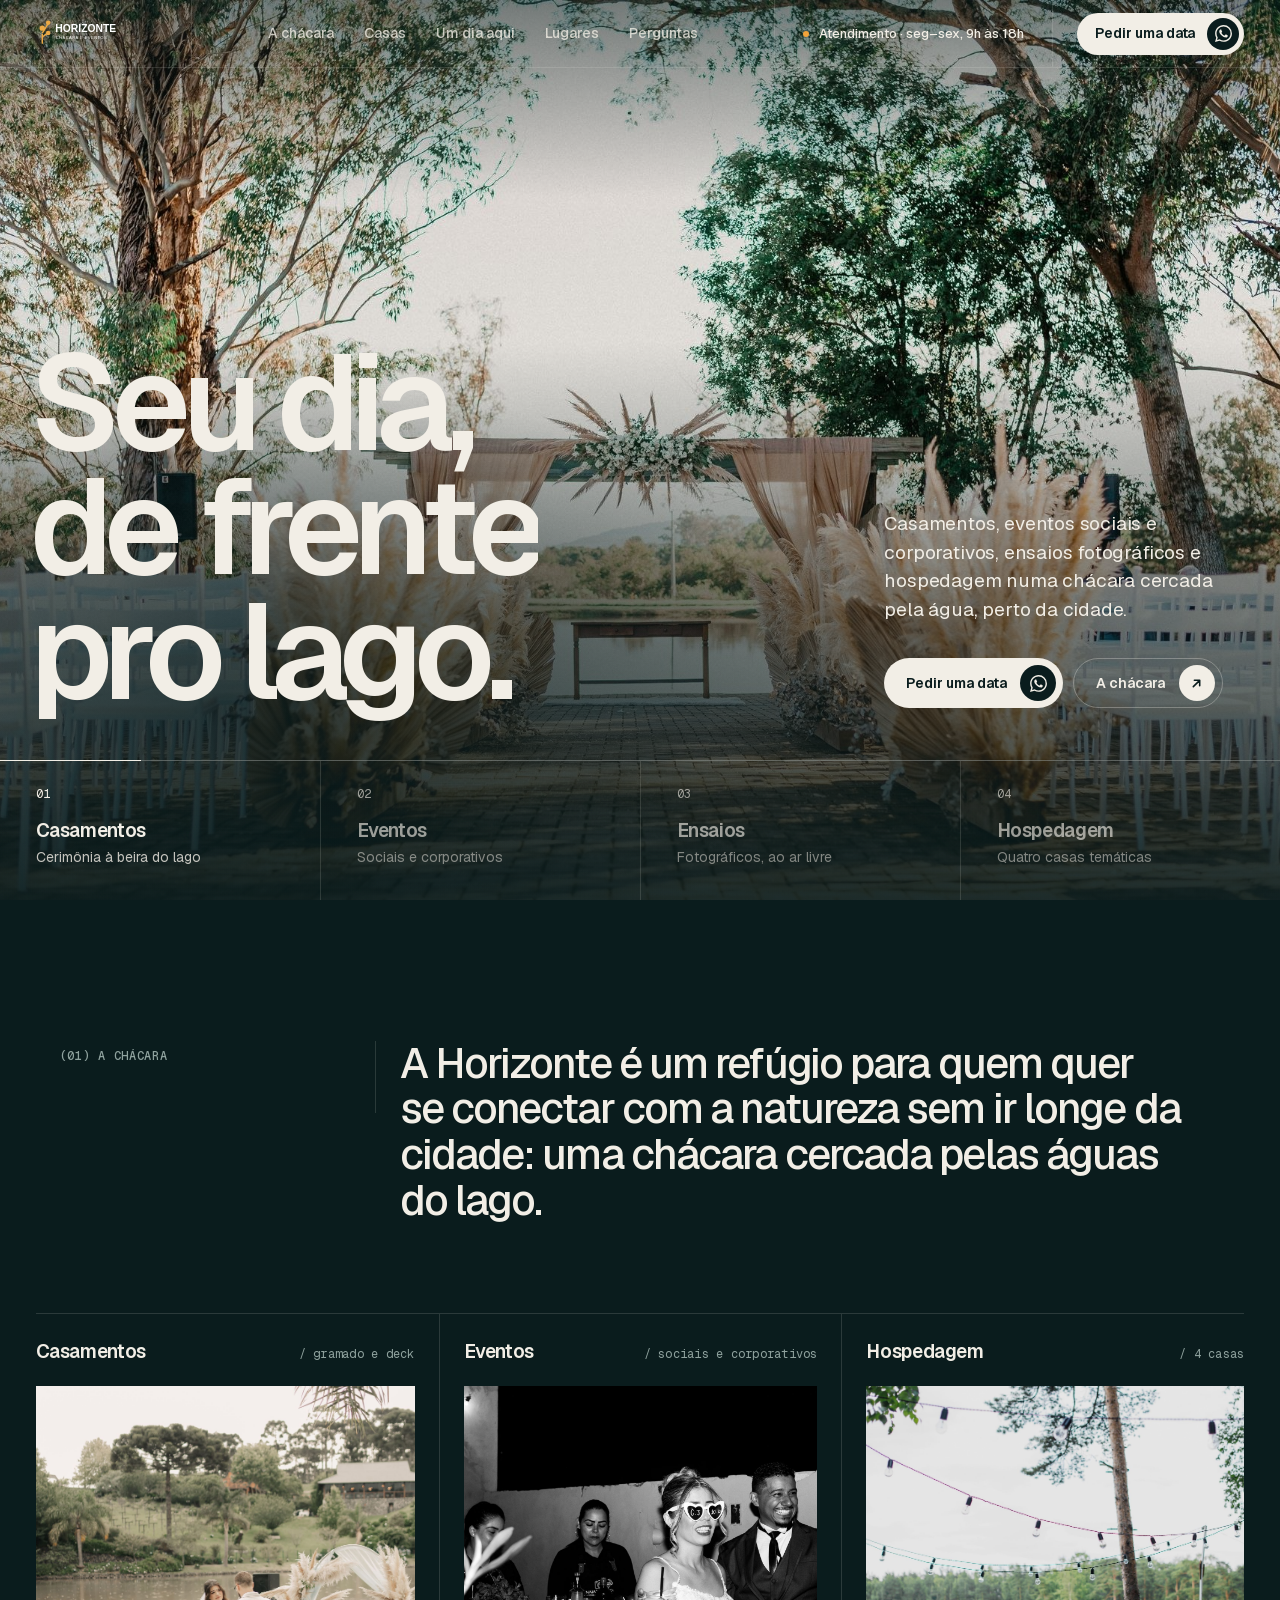
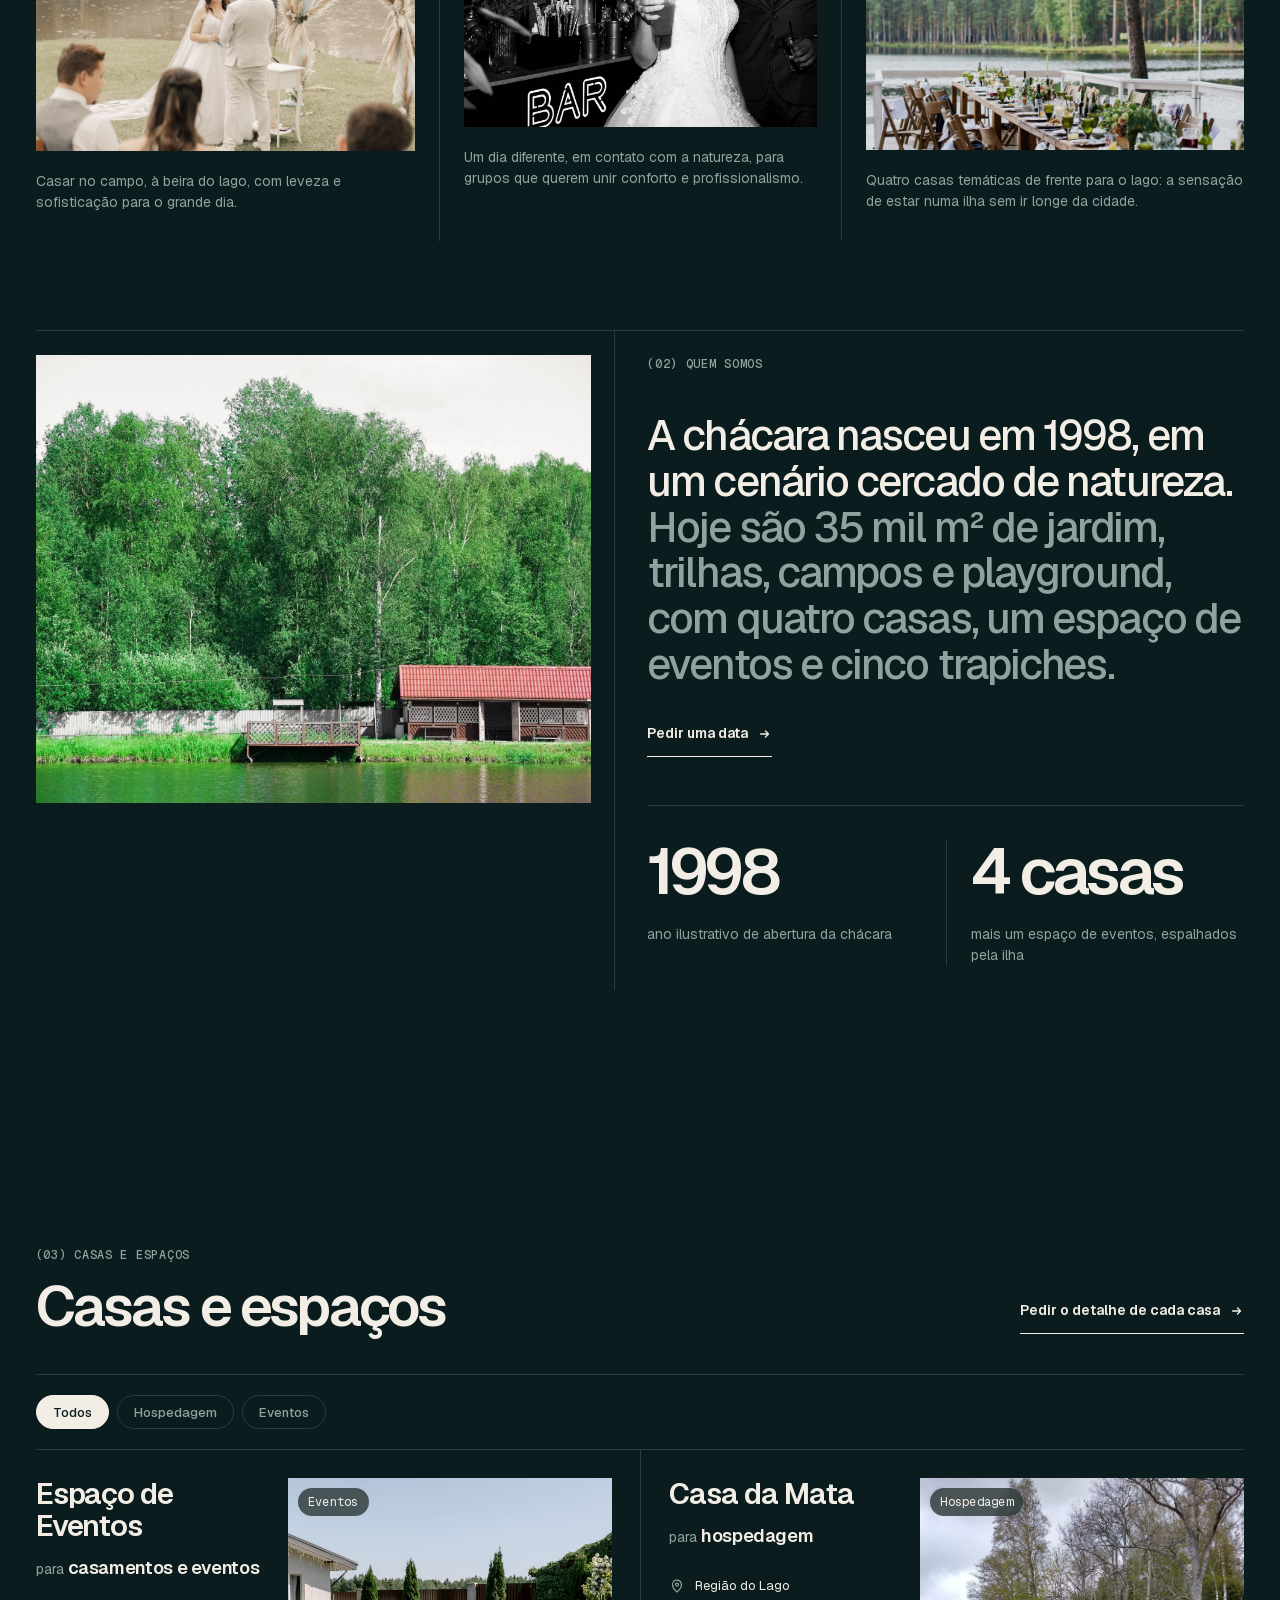
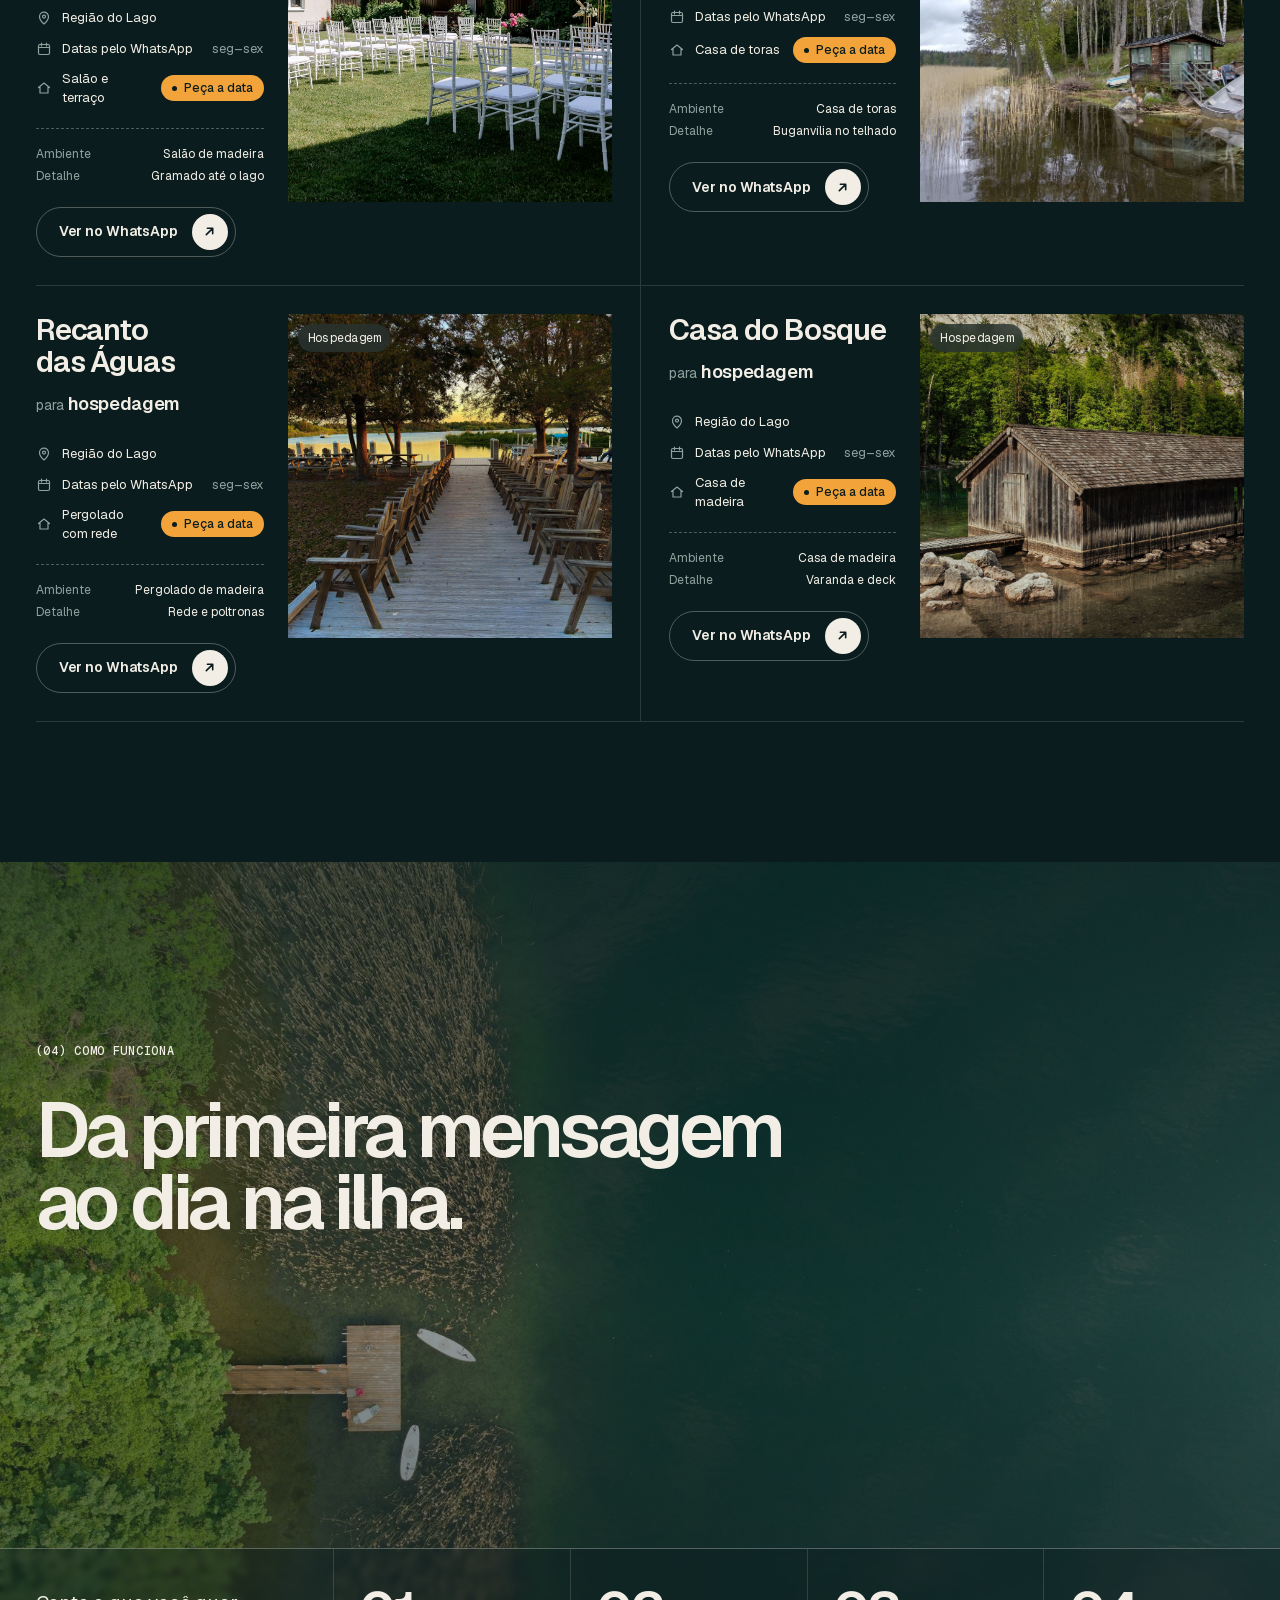
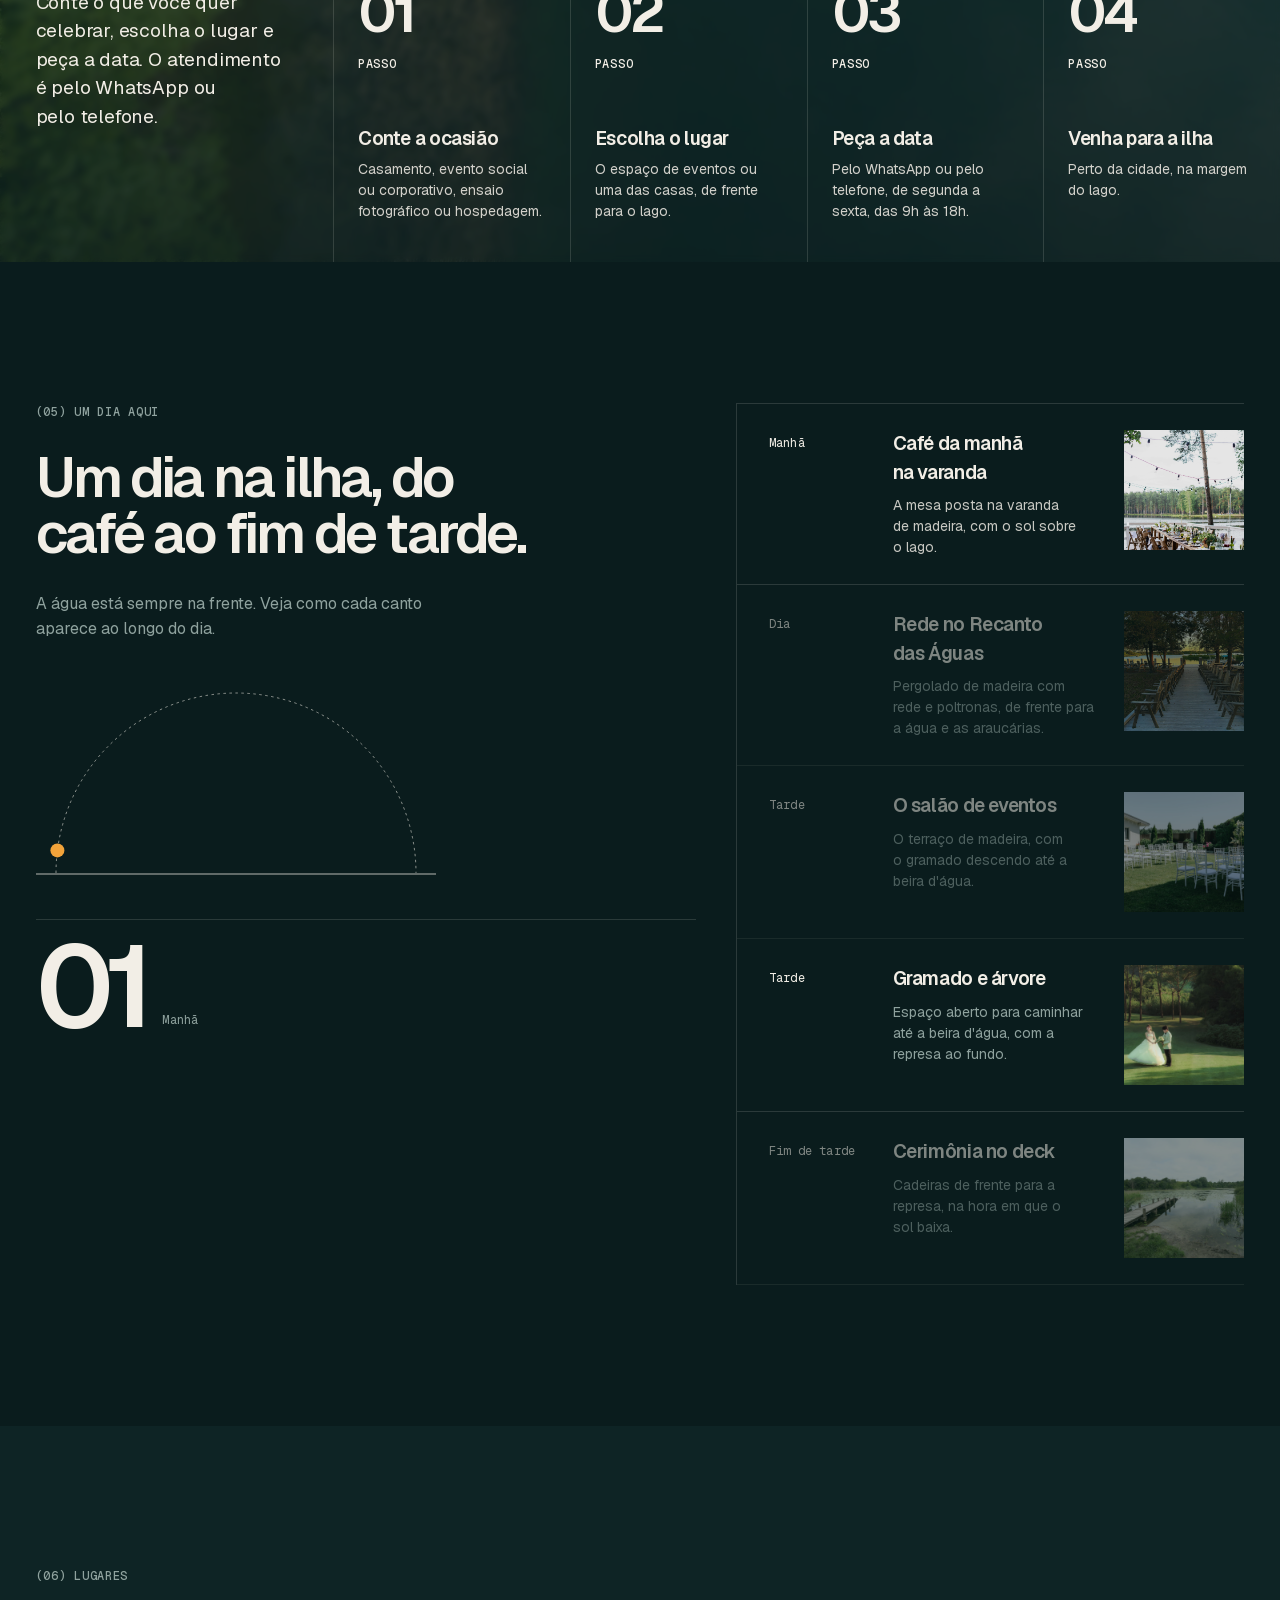
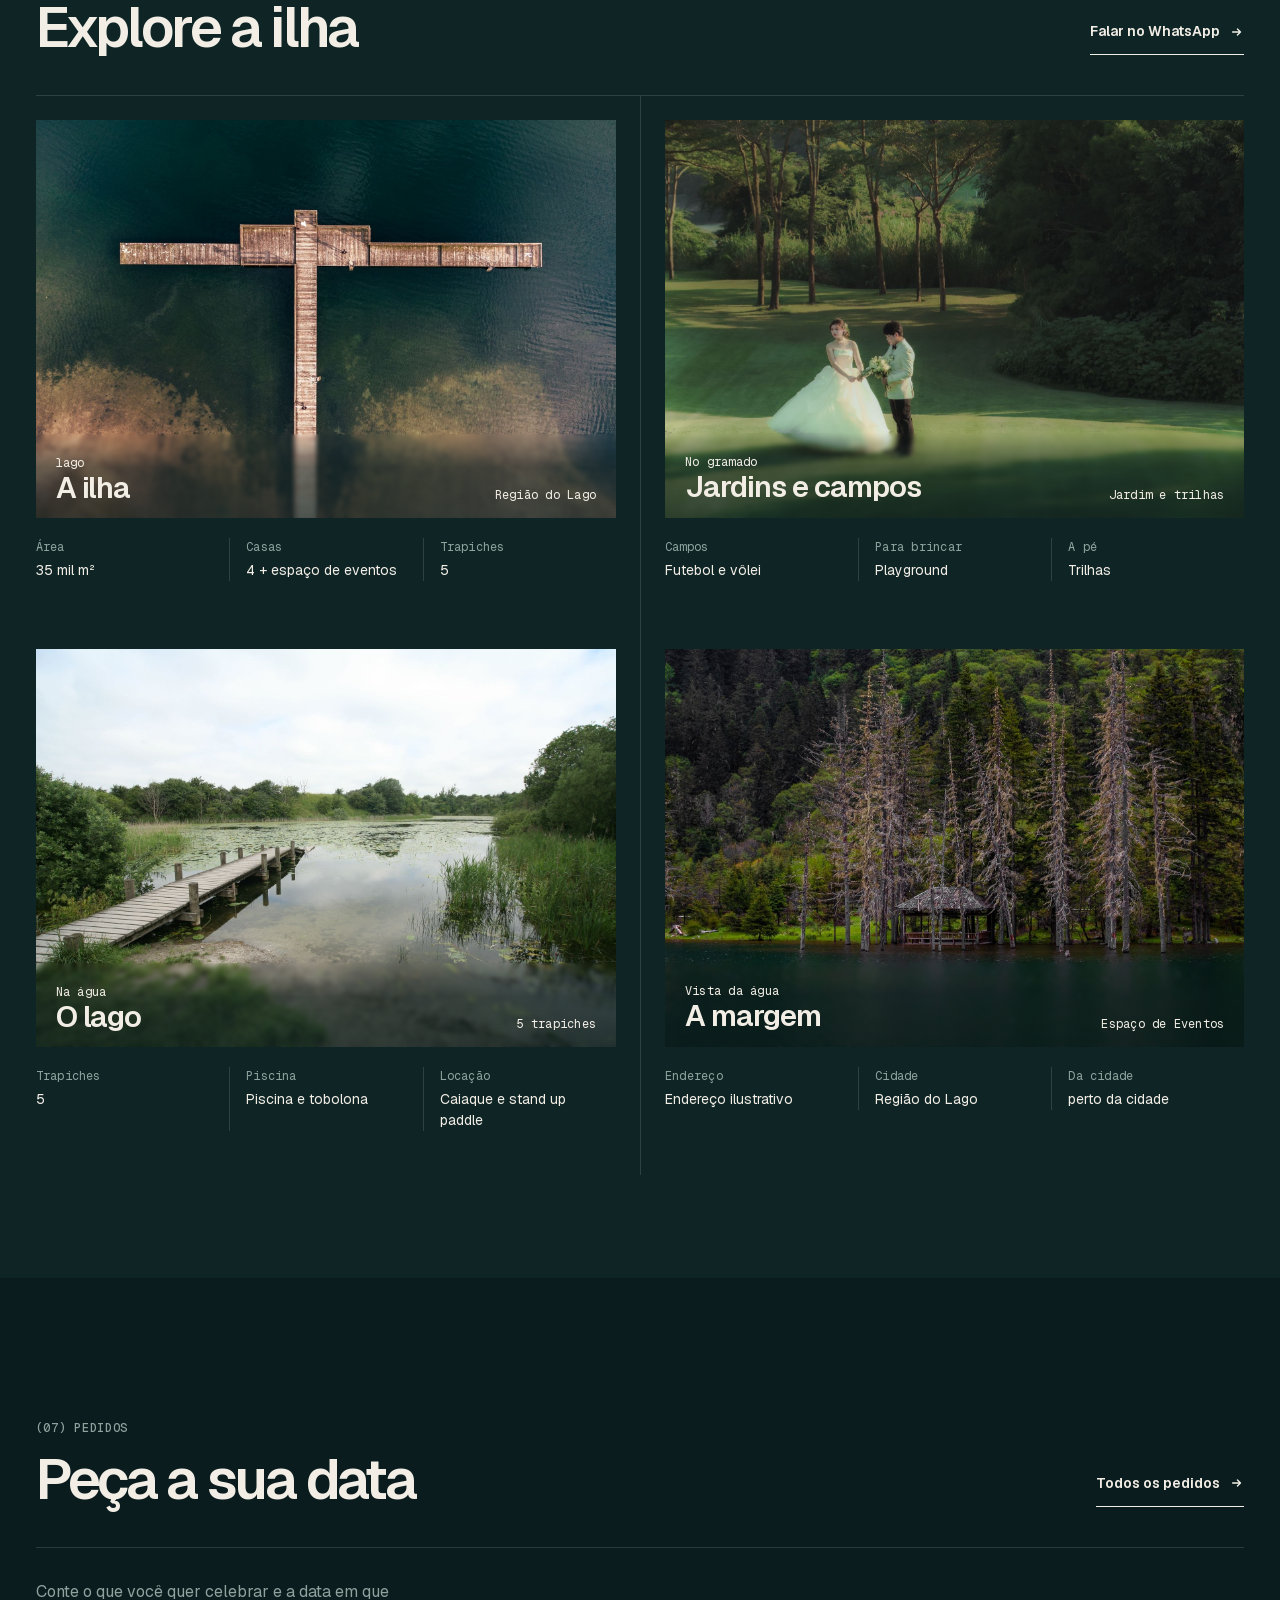
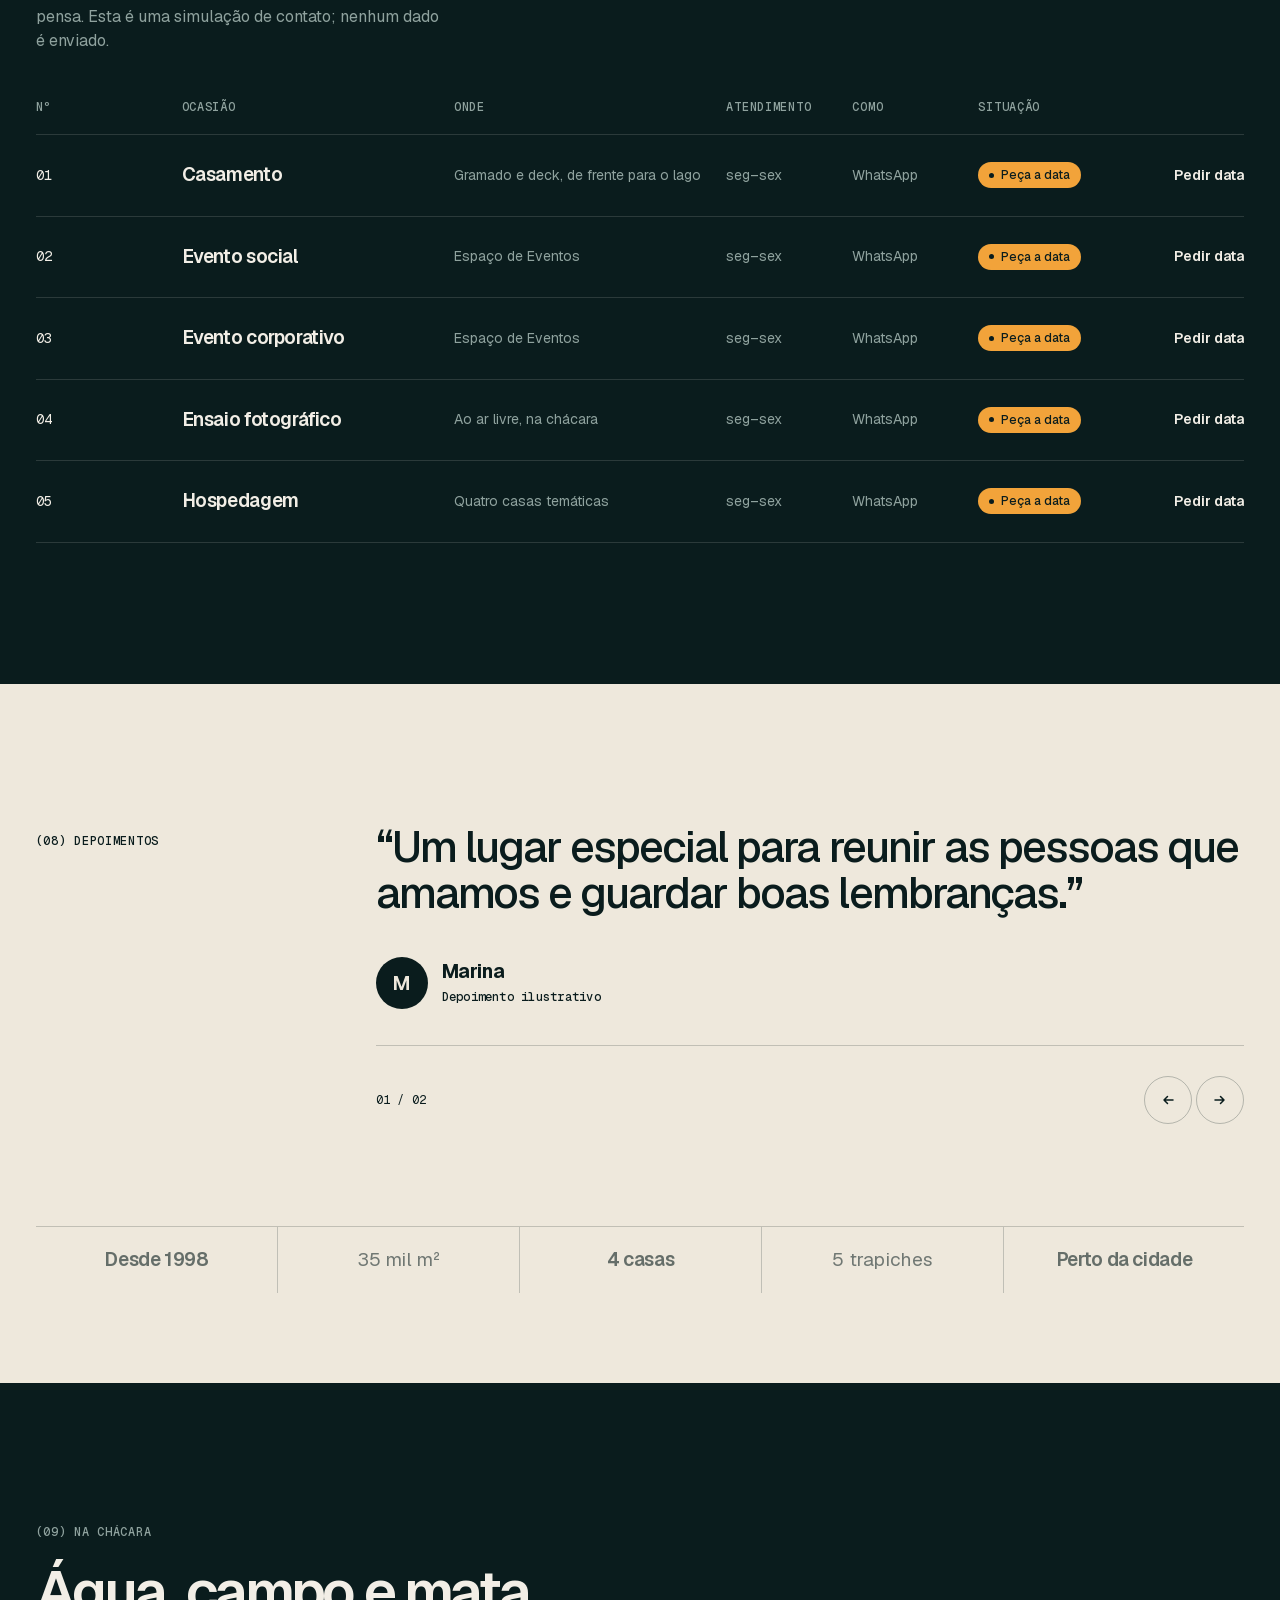
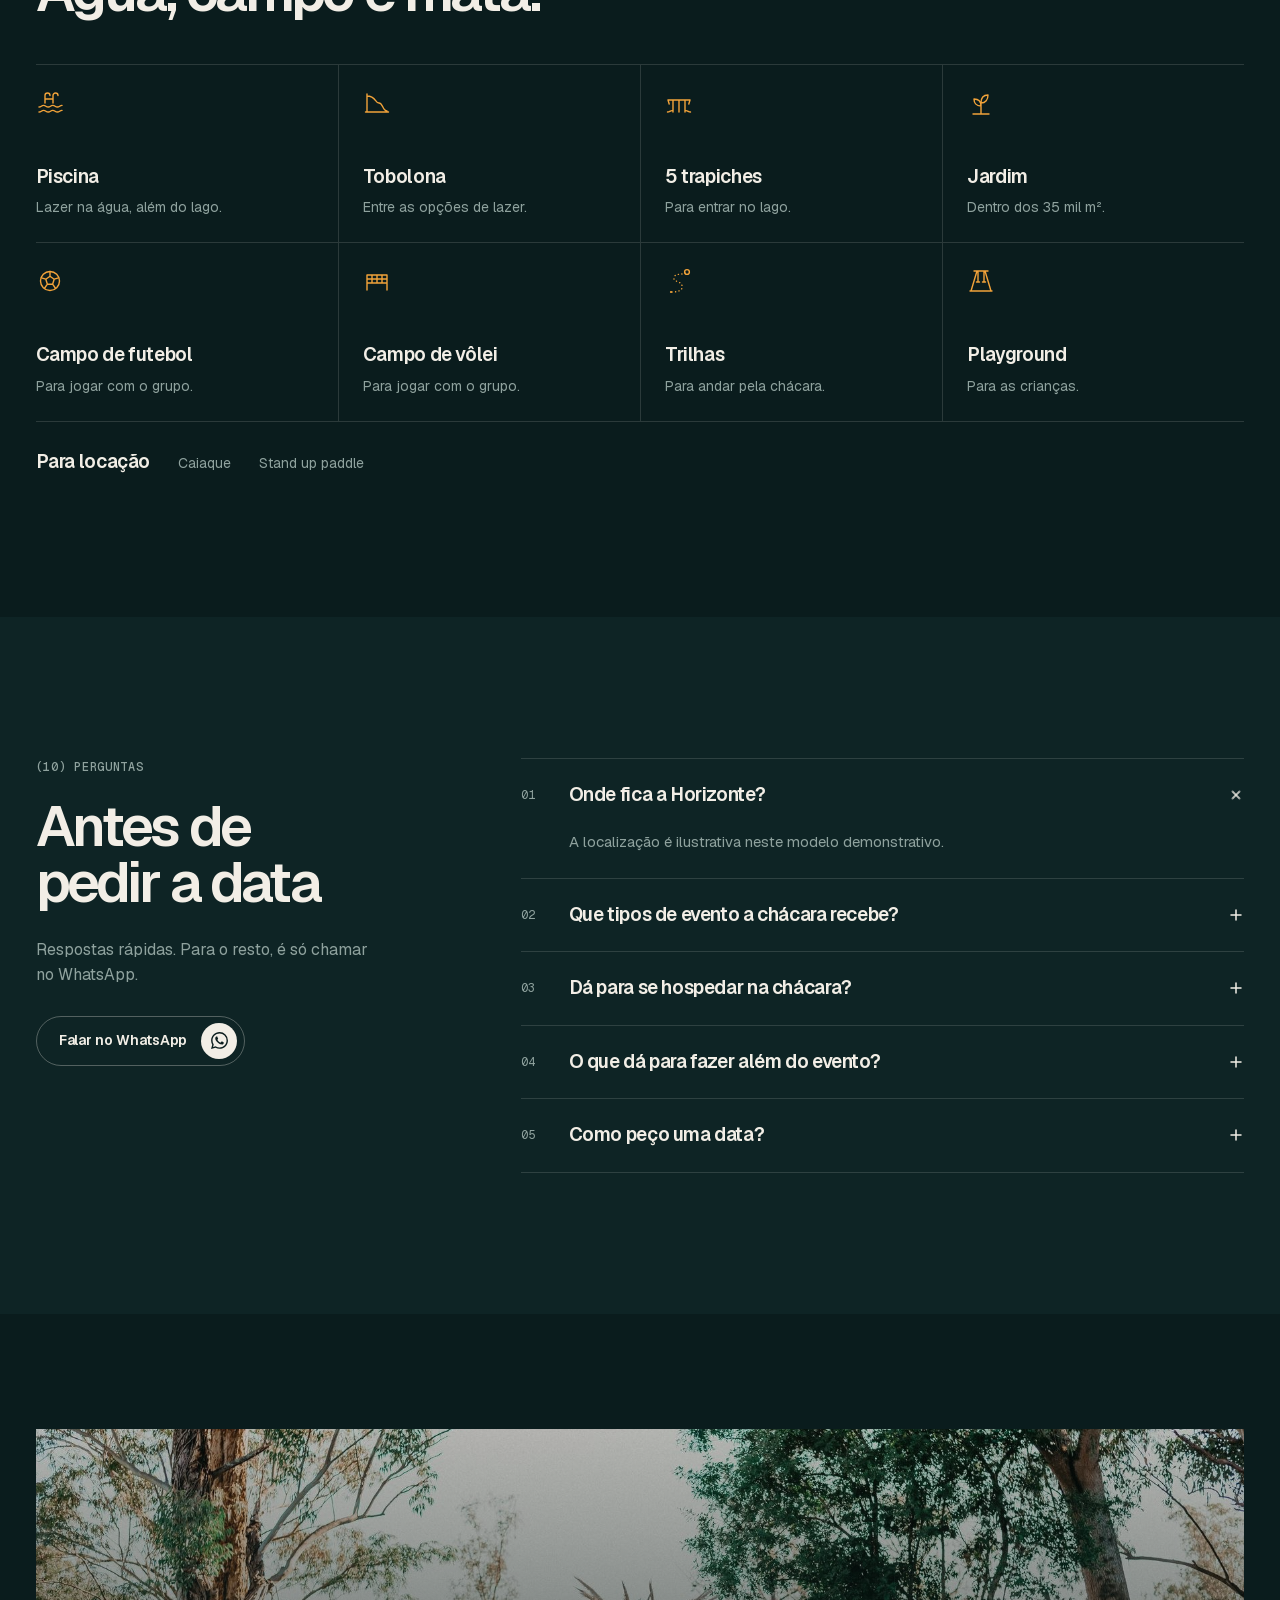
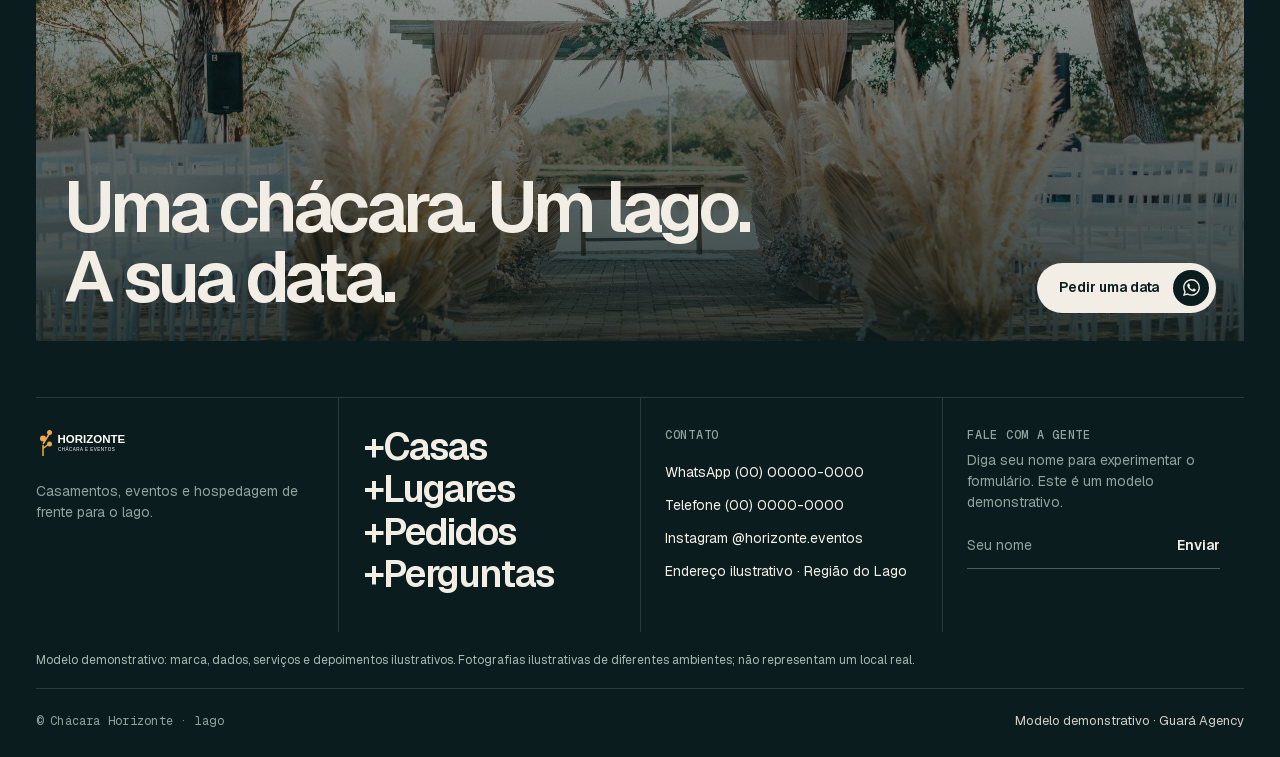
==== commit 0ff9e16f: "Substituir fotos da referência por imagens ilustrativas" ====
--- a/index.html
+++ b/index.html
@@ -67,7 +67,7 @@
 <section class="capa" id="inicio">
   <picture class="capa__foto">
     <source media="(max-width:760px)" srcset="assets/img/hero-m.jpg">
-    <img src="assets/img/hero.jpg" alt="Deck de cerimônias sobre a represa ao entardecer, com fileiras de cadeiras de madeira e uma grande árvore" width="2400" height="1340" fetchpriority="high">
+    <img src="assets/img/hero.jpg" alt="Cerimônia ao ar livre junto a um lago, fotografia ilustrativa." width="2400" height="1340" fetchpriority="high">
   </picture>
   <div class="capa__vu"></div>
   <div class="capa__corpo">
@@ -101,17 +101,17 @@
   <div class="cats">
     <article class="cat rv">
       <header><h3>Casamentos</h3><span class="mono">/ gramado e deck</span></header>
-      <div class="cat__f"><img src="assets/img/arco.jpg" alt="Arco de madeira com tecido branco e guirlandas, de frente para o lago" width="1100" height="1100" loading="lazy"></div>
+      <div class="cat__f"><img src="assets/img/arco.jpg" alt="Decoração de cerimônia próxima ao lago, fotografia ilustrativa." width="1100" height="1100" loading="lazy"></div>
       <p>Casar no campo, à beira do lago, com leveza e sofisticação para o grande dia.</p>
     </article>
     <article class="cat rv">
       <header><h3>Eventos</h3><span class="mono">/ sociais e corporativos</span></header>
-      <div class="cat__f"><img src="assets/img/bar.jpg" alt="Bar azul curvo sob uma árvore de flores rosadas, com o lago ao fundo" width="1100" height="1100" loading="lazy"></div>
+      <div class="cat__f"><img src="assets/img/bar.jpg" alt="Bar em uma celebração ao ar livre, fotografia ilustrativa." width="1100" height="1100" loading="lazy"></div>
       <p>Um dia diferente, em contato com a natureza, para grupos que querem unir conforto e profissionalismo.</p>
     </article>
     <article class="cat rv">
       <header><h3>Hospedagem</h3><span class="mono">/ 4 casas</span></header>
-      <div class="cat__f"><img src="assets/img/varanda.jpg" alt="Varanda de madeira com café da manhã posto e o lago ao fundo" width="1100" height="1100" loading="lazy"></div>
+      <div class="cat__f"><img src="assets/img/varanda.jpg" alt="Mesa posta em terraço próximo a um lago, fotografia ilustrativa." width="1100" height="1100" loading="lazy"></div>
       <p>Quatro casas temáticas de frente para o lago: a sensação de estar numa ilha sem ir longe da cidade.</p>
     </article>
   </div>
@@ -120,7 +120,7 @@
 <!-- 3. (02) QUEM SOMOS -->
 <section class="quem" id="quem">
   <div class="quem__grade">
-    <div class="quem__f"><img src="assets/img/quem.jpg" alt="Vista aérea do Espaço de Eventos de madeira e da casa de telhado vermelho, com a represa ao fundo" width="1700" height="1269" loading="lazy"></div>
+    <div class="quem__f"><img src="assets/img/quem.jpg" alt="Casa de madeira perto de um lago, fotografia ilustrativa." width="1700" height="1269" loading="lazy"></div>
     <div class="quem__tx">
       <div>
         <p class="rot">(02) Quem somos</p>
@@ -159,7 +159,7 @@
         <dl class="card__spec"><div><dt>Ambiente</dt><dd>Salão de madeira</dd></div><div><dt>Detalhe</dt><dd>Gramado até o lago</dd></div></dl>
         <a class="pill pill--linha" href="#contato-demo" data-demo-contact><span>Ver no WhatsApp</span><b class="pill__ic"><svg aria-hidden="true"><use href="#i-ne"/></svg></b></a>
       </div>
-      <div class="card__f"><img src="assets/img/espaco.jpg" alt="Espaço de Eventos de madeira com terraço largo e gramado" width="1100" height="1100" loading="lazy"><span class="tag mono">Eventos</span></div>
+      <div class="card__f"><img src="assets/img/espaco.jpg" alt="Recepção de casamento em jardim, fotografia ilustrativa." width="1100" height="1100" loading="lazy"><span class="tag mono">Eventos</span></div>
     </article>
     <article class="card" data-t="hospedagem">
       <div class="card__tx">
@@ -173,7 +173,7 @@
         <dl class="card__spec"><div><dt>Ambiente</dt><dd>Casa de toras</dd></div><div><dt>Detalhe</dt><dd>Buganvília no telhado</dd></div></dl>
         <a class="pill pill--linha" href="#contato-demo" data-demo-contact><span>Ver no WhatsApp</span><b class="pill__ic"><svg aria-hidden="true"><use href="#i-ne"/></svg></b></a>
       </div>
-      <div class="card__f"><img src="assets/img/polonesa.jpg" alt="Casa de toras Casa da Mata sob uma buganvília florida" width="1100" height="1100" loading="lazy"><span class="tag mono">Hospedagem</span></div>
+      <div class="card__f"><img src="assets/img/polonesa.jpg" alt="Casa de madeira à beira de um lago, fotografia ilustrativa." width="1100" height="1100" loading="lazy"><span class="tag mono">Hospedagem</span></div>
     </article>
     <article class="card" data-t="hospedagem">
       <div class="card__tx">
@@ -187,7 +187,7 @@
         <dl class="card__spec"><div><dt>Ambiente</dt><dd>Pergolado de madeira</dd></div><div><dt>Detalhe</dt><dd>Rede e poltronas</dd></div></dl>
         <a class="pill pill--linha" href="#contato-demo" data-demo-contact><span>Ver no WhatsApp</span><b class="pill__ic"><svg aria-hidden="true"><use href="#i-ne"/></svg></b></a>
       </div>
-      <div class="card__f"><img src="assets/img/canto.jpg" alt="Pergolado de madeira com rede de macramê de frente para o lago" width="1100" height="1100" loading="lazy"><span class="tag mono">Hospedagem</span></div>
+      <div class="card__f"><img src="assets/img/canto.jpg" alt="Espaço para sentar junto a um lago, fotografia ilustrativa." width="1100" height="1100" loading="lazy"><span class="tag mono">Hospedagem</span></div>
     </article>
     <article class="card" data-t="hospedagem">
       <div class="card__tx">
@@ -201,14 +201,14 @@
         <dl class="card__spec"><div><dt>Ambiente</dt><dd>Casa de madeira</dd></div><div><dt>Detalhe</dt><dd>Varanda e deck</dd></div></dl>
         <a class="pill pill--linha" href="#contato-demo" data-demo-contact><span>Ver no WhatsApp</span><b class="pill__ic"><svg aria-hidden="true"><use href="#i-ne"/></svg></b></a>
       </div>
-      <div class="card__f"><img src="assets/img/campestre.jpg" alt="Casa do Bosque de madeira, com deck e gramado até a beira do lago" width="1100" height="1100" loading="lazy"><span class="tag mono">Hospedagem</span></div>
+      <div class="card__f"><img src="assets/img/campestre.jpg" alt="Casa rústica perto de um lago, fotografia ilustrativa." width="1100" height="1100" loading="lazy"><span class="tag mono">Hospedagem</span></div>
     </article>
   </div>
 </section>
 
 <!-- 5. (04) COMO PEDIR (foto cheia) -->
 <section class="como" id="como">
-  <img class="como__bg" src="assets/img/ilha-fundo.jpg" alt="" width="2200" height="1228" loading="lazy">
+  <img class="como__bg" src="assets/img/ilha-fundo.jpg" alt="Vista aérea de um píer em um lago, fotografia ilustrativa." width="2200" height="1228" loading="lazy">
   <div class="como__vu"></div>
   <div class="como__topo">
     <p class="rot rot--c">(04) Como funciona</p>
@@ -278,22 +278,22 @@
   </div>
   <div class="lug">
     <article class="lg rv">
-      <div class="lg__f"><img src="assets/img/ilha-lado.jpg" alt="Vista aérea da ilha da chácara na represa, com mata, gramado e casas" width="1700" height="1269" loading="lazy">
+      <div class="lg__f"><img src="assets/img/ilha-lado.jpg" alt="Vista aérea de píer e lago, fotografia ilustrativa." width="1700" height="1269" loading="lazy">
         <div class="lg__b"><div><span class="mono">lago</span><h3>A ilha</h3></div><span class="mono">Região do Lago</span></div></div>
       <dl class="lg__d"><div><dt class="mono">Área</dt><dd>35 mil m²</dd></div><div><dt class="mono">Casas</dt><dd>4 + espaço de eventos</dd></div><div><dt class="mono">Trapiches</dt><dd>5</dd></div></dl>
     </article>
     <article class="lg rv">
-      <div class="lg__f"><img src="assets/img/gramado.jpg" alt="Gramado com uma grande árvore, um portal de madeira e o lago ao fundo" width="1700" height="1269" loading="lazy">
+      <div class="lg__f"><img src="assets/img/gramado.jpg" alt="Cerimônia em gramado, fotografia ilustrativa." width="1700" height="1269" loading="lazy">
         <div class="lg__b"><div><span class="mono">No gramado</span><h3>Jardins e campos</h3></div><span class="mono">Jardim e trilhas</span></div></div>
       <dl class="lg__d"><div><dt class="mono">Campos</dt><dd>Futebol e vôlei</dd></div><div><dt class="mono">Para brincar</dt><dd>Playground</dd></div><div><dt class="mono">A pé</dt><dd>Trilhas</dd></div></dl>
     </article>
     <article class="lg rv">
-      <div class="lg__f"><img src="assets/img/trapiche.jpg" alt="Trapiche de madeira entrando na represa, entre juncos" width="1700" height="1269" loading="lazy">
+      <div class="lg__f"><img src="assets/img/trapiche.jpg" alt="Píer de madeira sobre um lago, fotografia ilustrativa." width="1700" height="1269" loading="lazy">
         <div class="lg__b"><div><span class="mono">Na água</span><h3>O lago</h3></div><span class="mono">5 trapiches</span></div></div>
       <dl class="lg__d"><div><dt class="mono">Trapiches</dt><dd>5</dd></div><div><dt class="mono">Piscina</dt><dd>Piscina e tobolona</dd></div><div><dt class="mono">Locação</dt><dd>Caiaque e stand up paddle</dd></div></dl>
     </article>
     <article class="lg rv">
-      <div class="lg__f"><img src="assets/img/margem.jpg" alt="Espaço de Eventos visto da água, com a escada de pedra e o gramado em declive" width="1700" height="1269" loading="lazy">
+      <div class="lg__f"><img src="assets/img/margem.jpg" alt="Casa de madeira e lago cercado por árvores, fotografia ilustrativa." width="1700" height="1269" loading="lazy">
         <div class="lg__b"><div><span class="mono">Vista da água</span><h3>A margem</h3></div><span class="mono">Espaço de Eventos</span></div></div>
       <dl class="lg__d"><div><dt class="mono">Endereço</dt><dd>Endereço ilustrativo</dd></div><div><dt class="mono">Cidade</dt><dd>Região do Lago</dd></div><div><dt class="mono">Da cidade</dt><dd>perto da cidade</dd></div></dl>
     </article>
@@ -380,7 +380,7 @@
 <!-- 12. FECHAMENTO + RODAPÉ -->
 <footer class="rodape" id="contato">
   <div class="fim">
-    <img src="assets/img/hero.jpg" alt="" width="2400" height="1340" loading="lazy">
+    <img src="assets/img/hero.jpg" alt="Cerimônia ao ar livre junto a um lago, fotografia ilustrativa." width="2400" height="1340" loading="lazy">
     <div class="fim__vu"></div>
     <h2 class="fim__t">Uma chácara. Um lago.<br>A sua data.</h2>
     <a class="pill pill--clara fim__bt" href="#contato-demo" data-demo-contact><span>Pedir uma data</span><b class="pill__ic"><svg aria-hidden="true"><use href="#i-wa"/></svg></b></a>
@@ -406,7 +406,7 @@
       <div class="rod__campo"><label class="sr" for="nome">Seu nome</label><input id="nome" type="text" placeholder="Seu nome" autocomplete="given-name"><button type="submit">Enviar</button></div>
     </form>
   </div>
-  <p class="demo-note">Modelo demonstrativo: marca, dados, serviços e depoimentos ilustrativos. Fotografias da referência original.</p>
+  <p class="demo-note">Modelo demonstrativo: marca, dados, serviços e depoimentos ilustrativos. Fotografias ilustrativas de diferentes ambientes; não representam um local real.</p>
   <div class="rod__base">
     <span class="mono">© Chácara Horizonte · lago</span>
     <a class="credito" href="https://site-guara-agency.guaraagency.workers.dev/portfolio/">Modelo demonstrativo · Guará Agency</a>
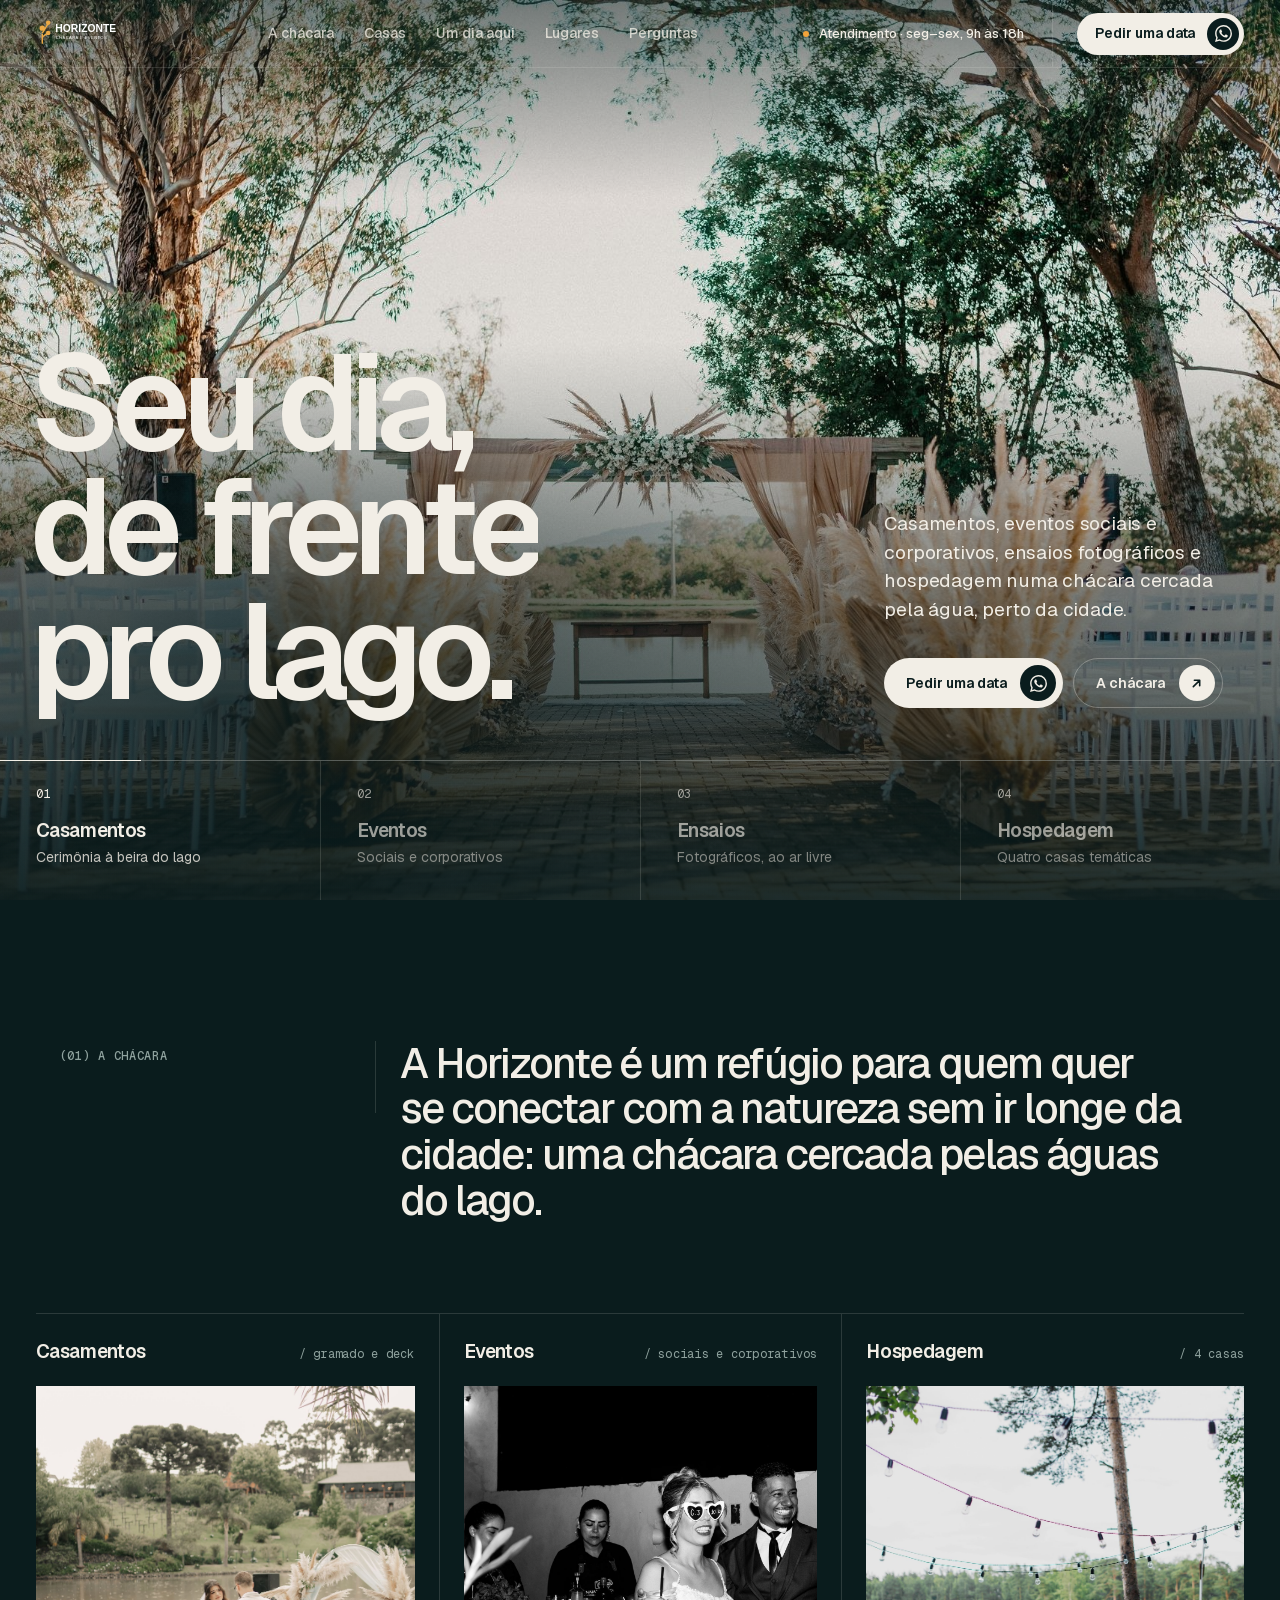
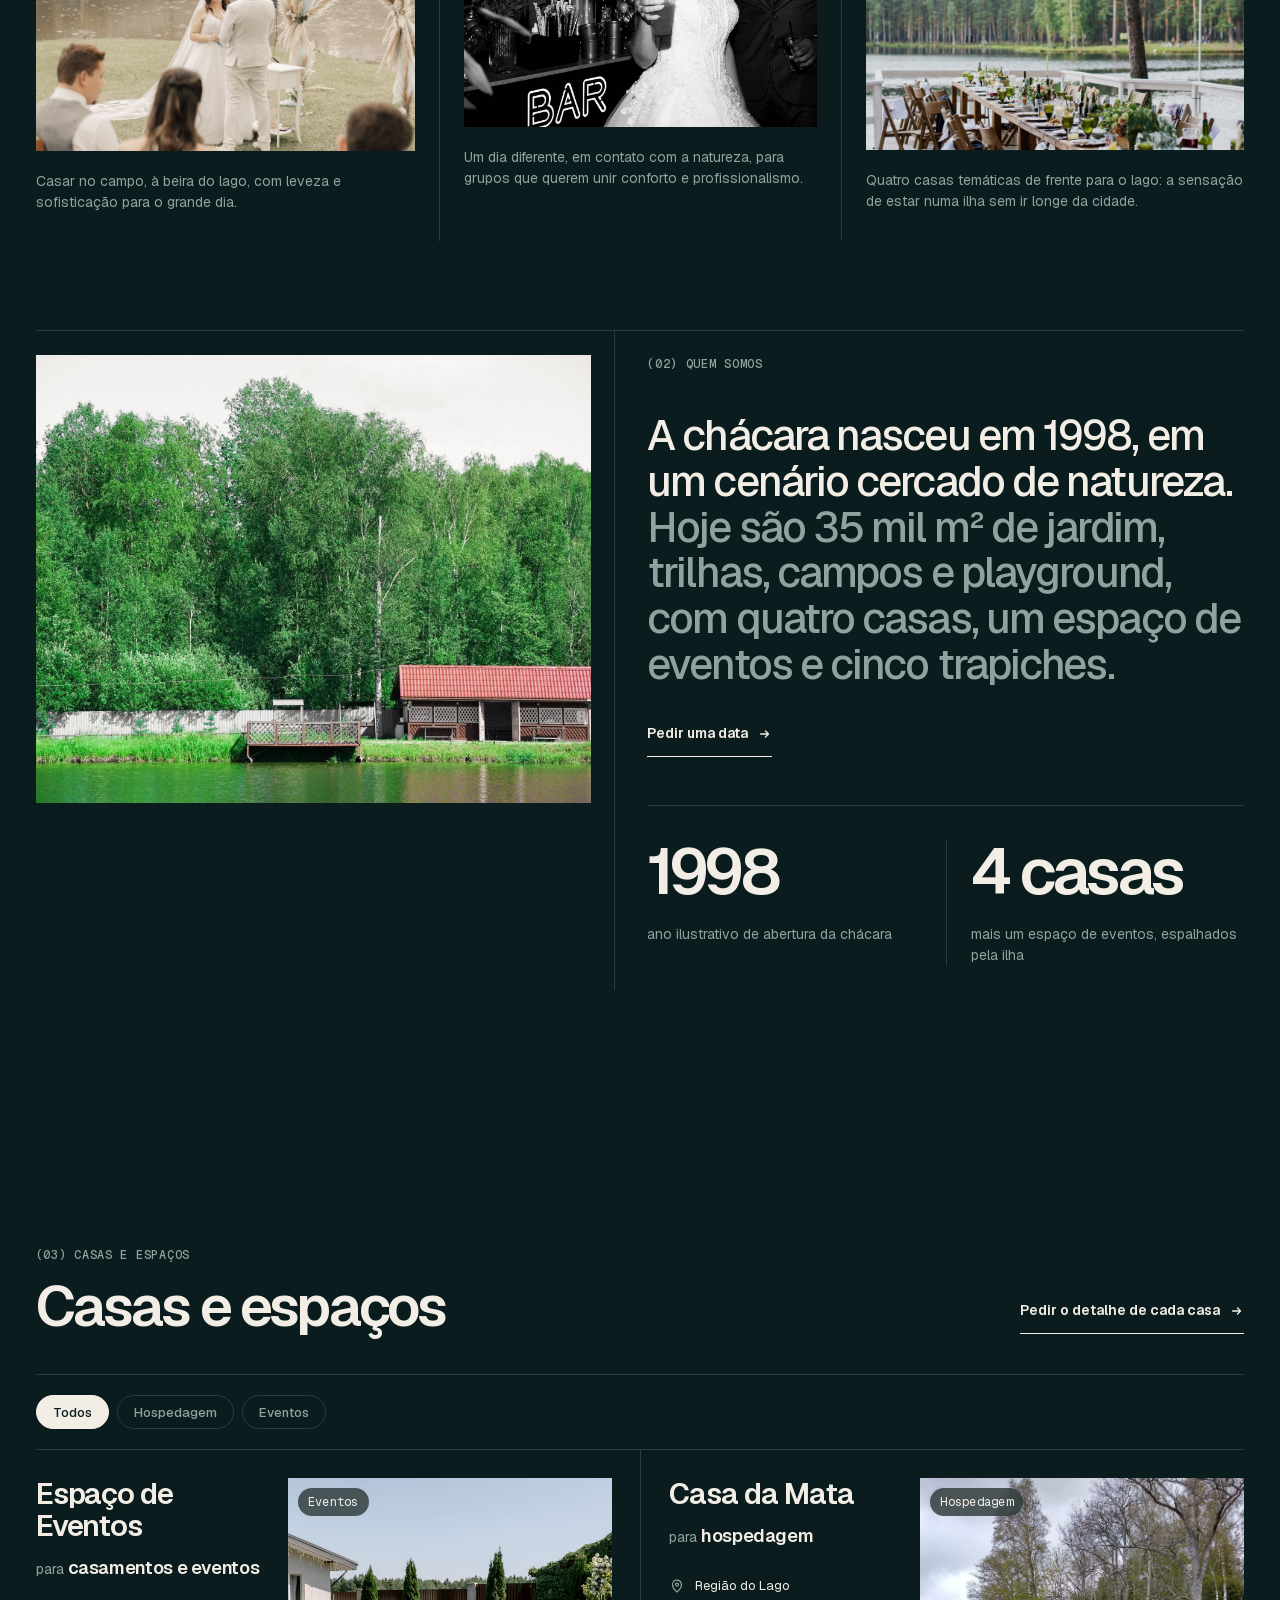
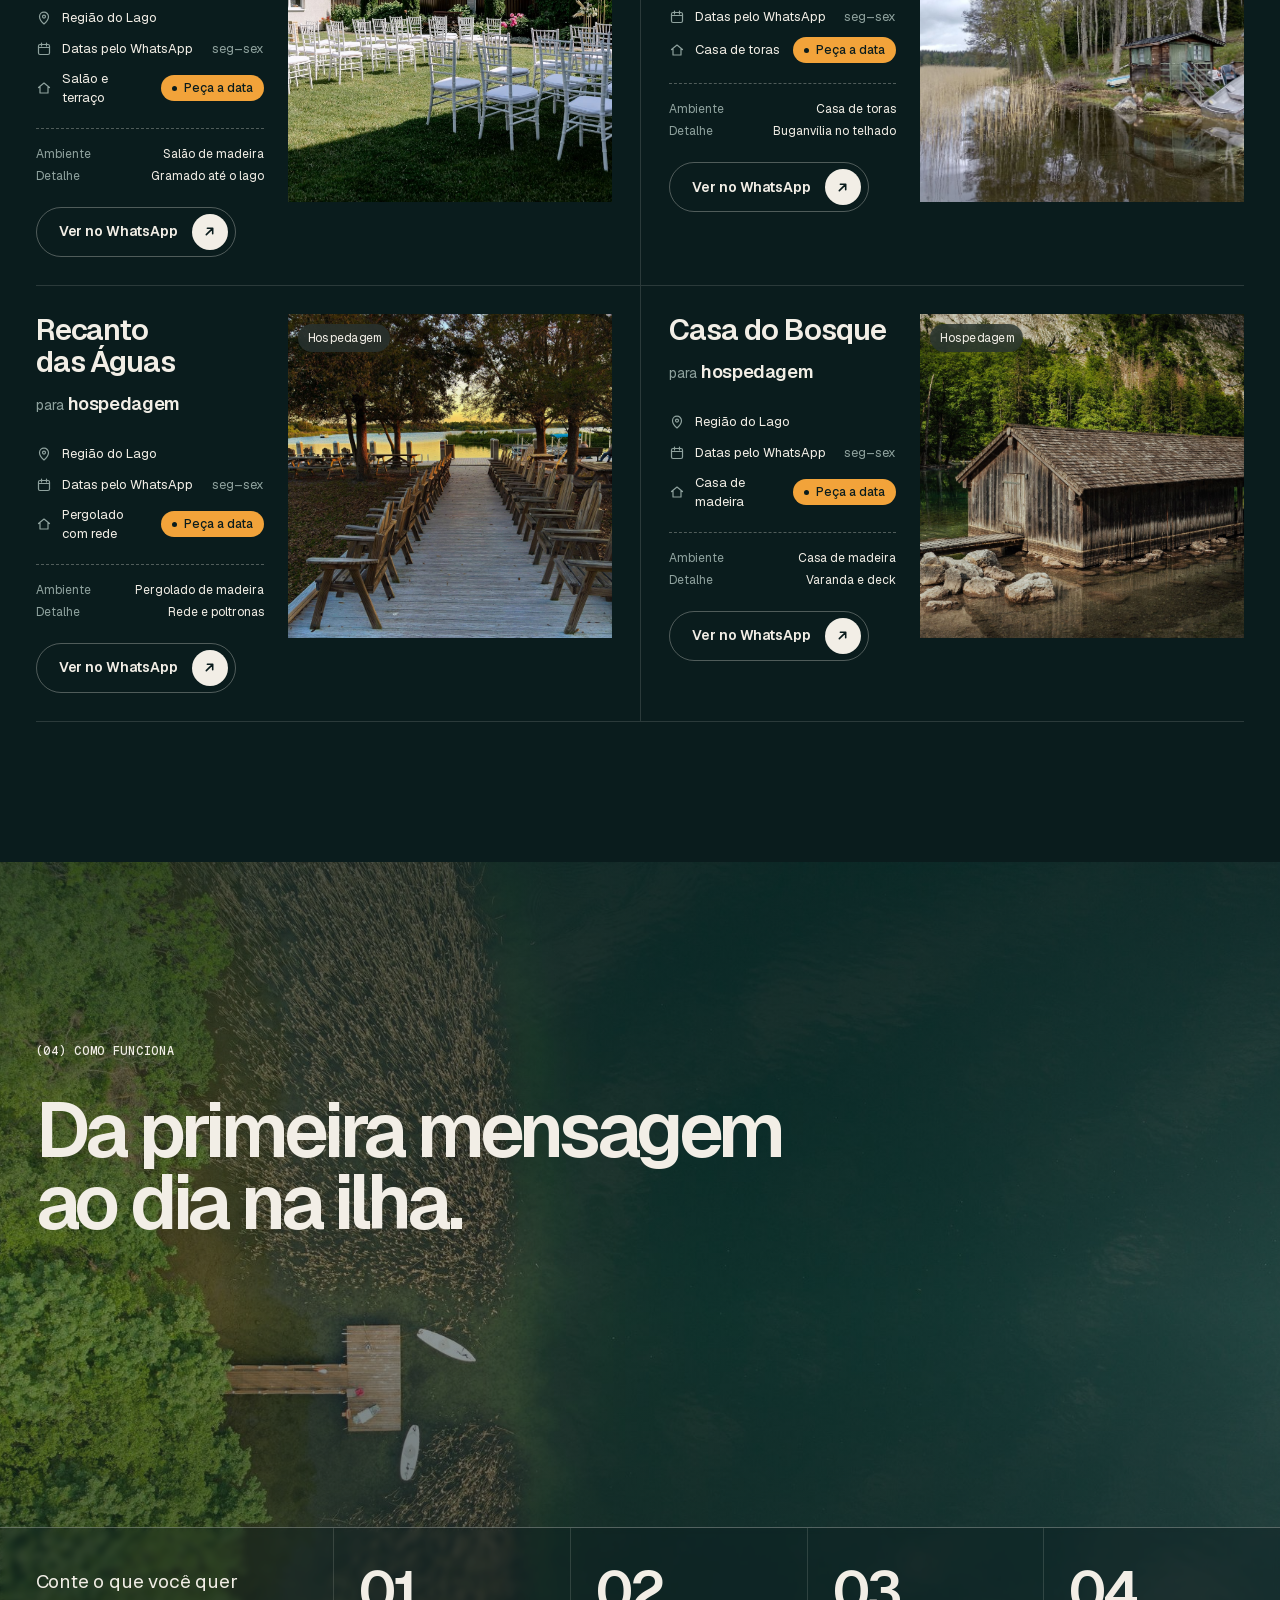
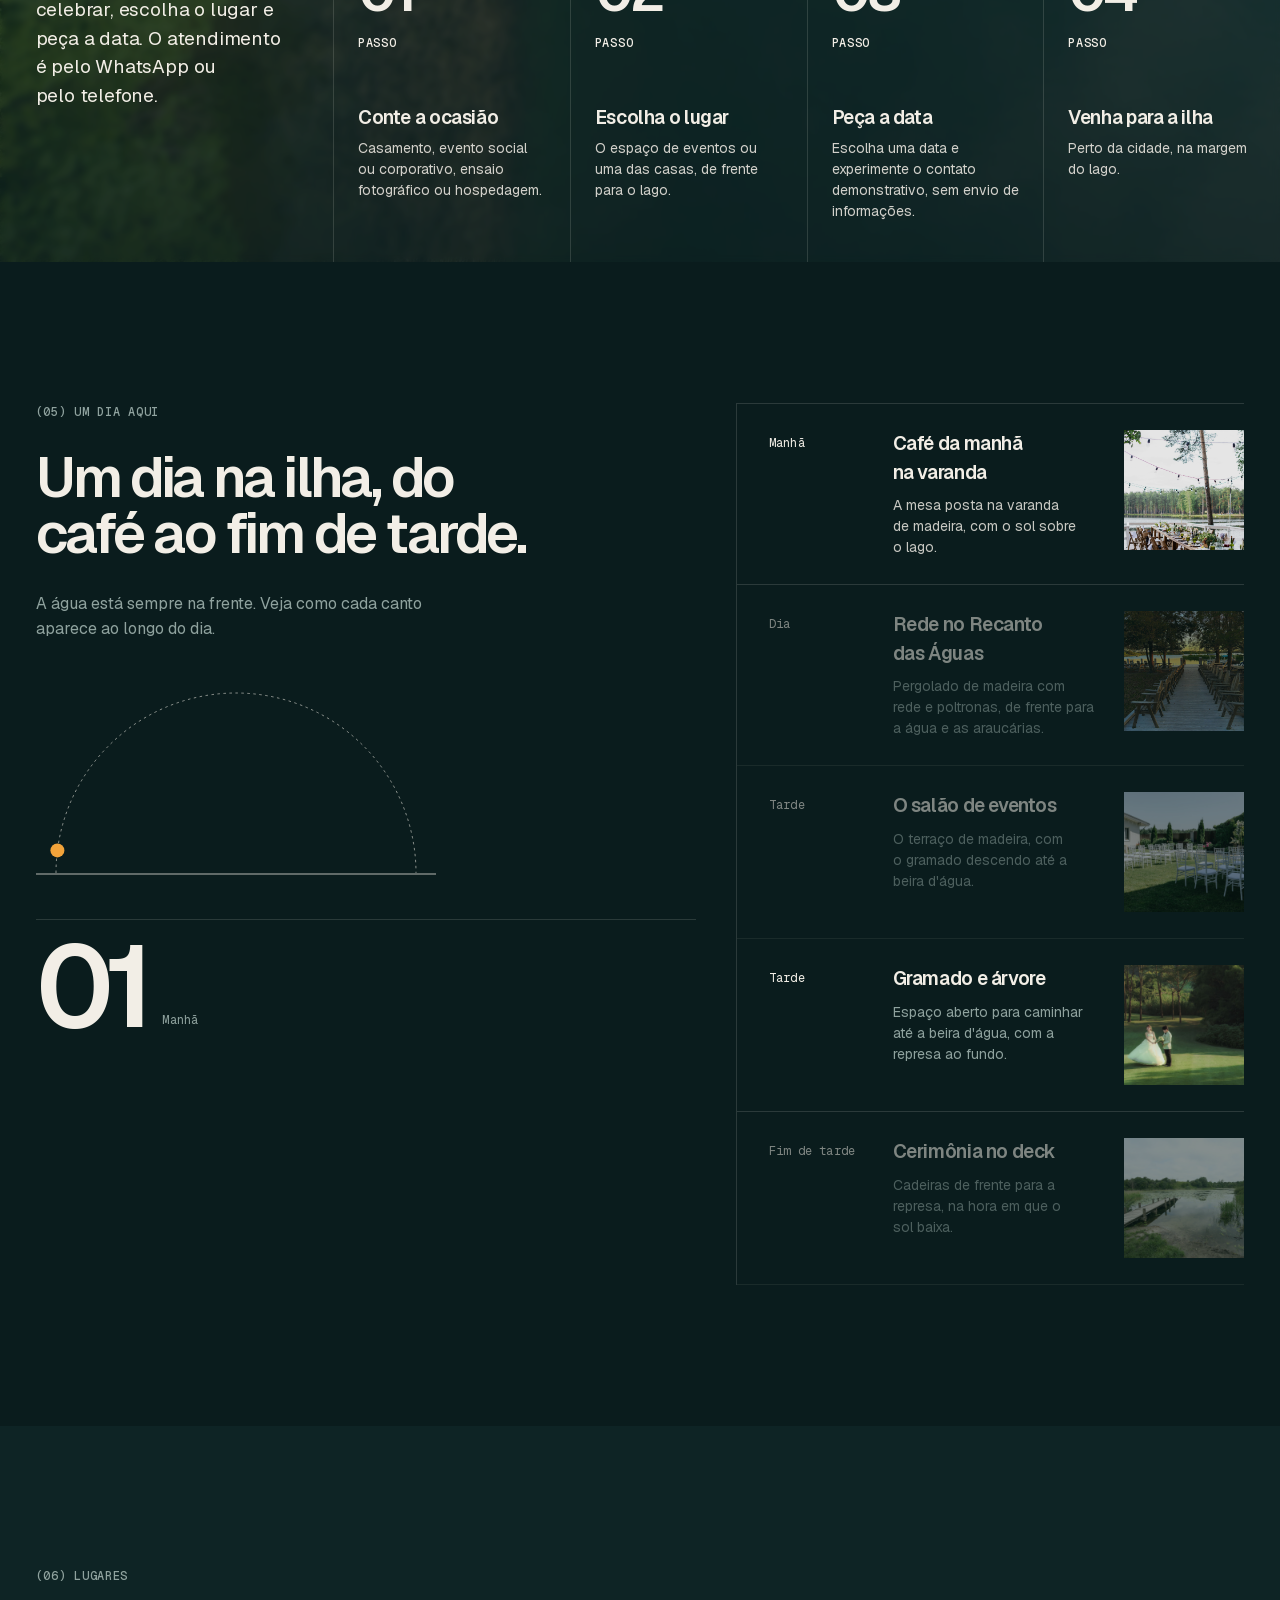
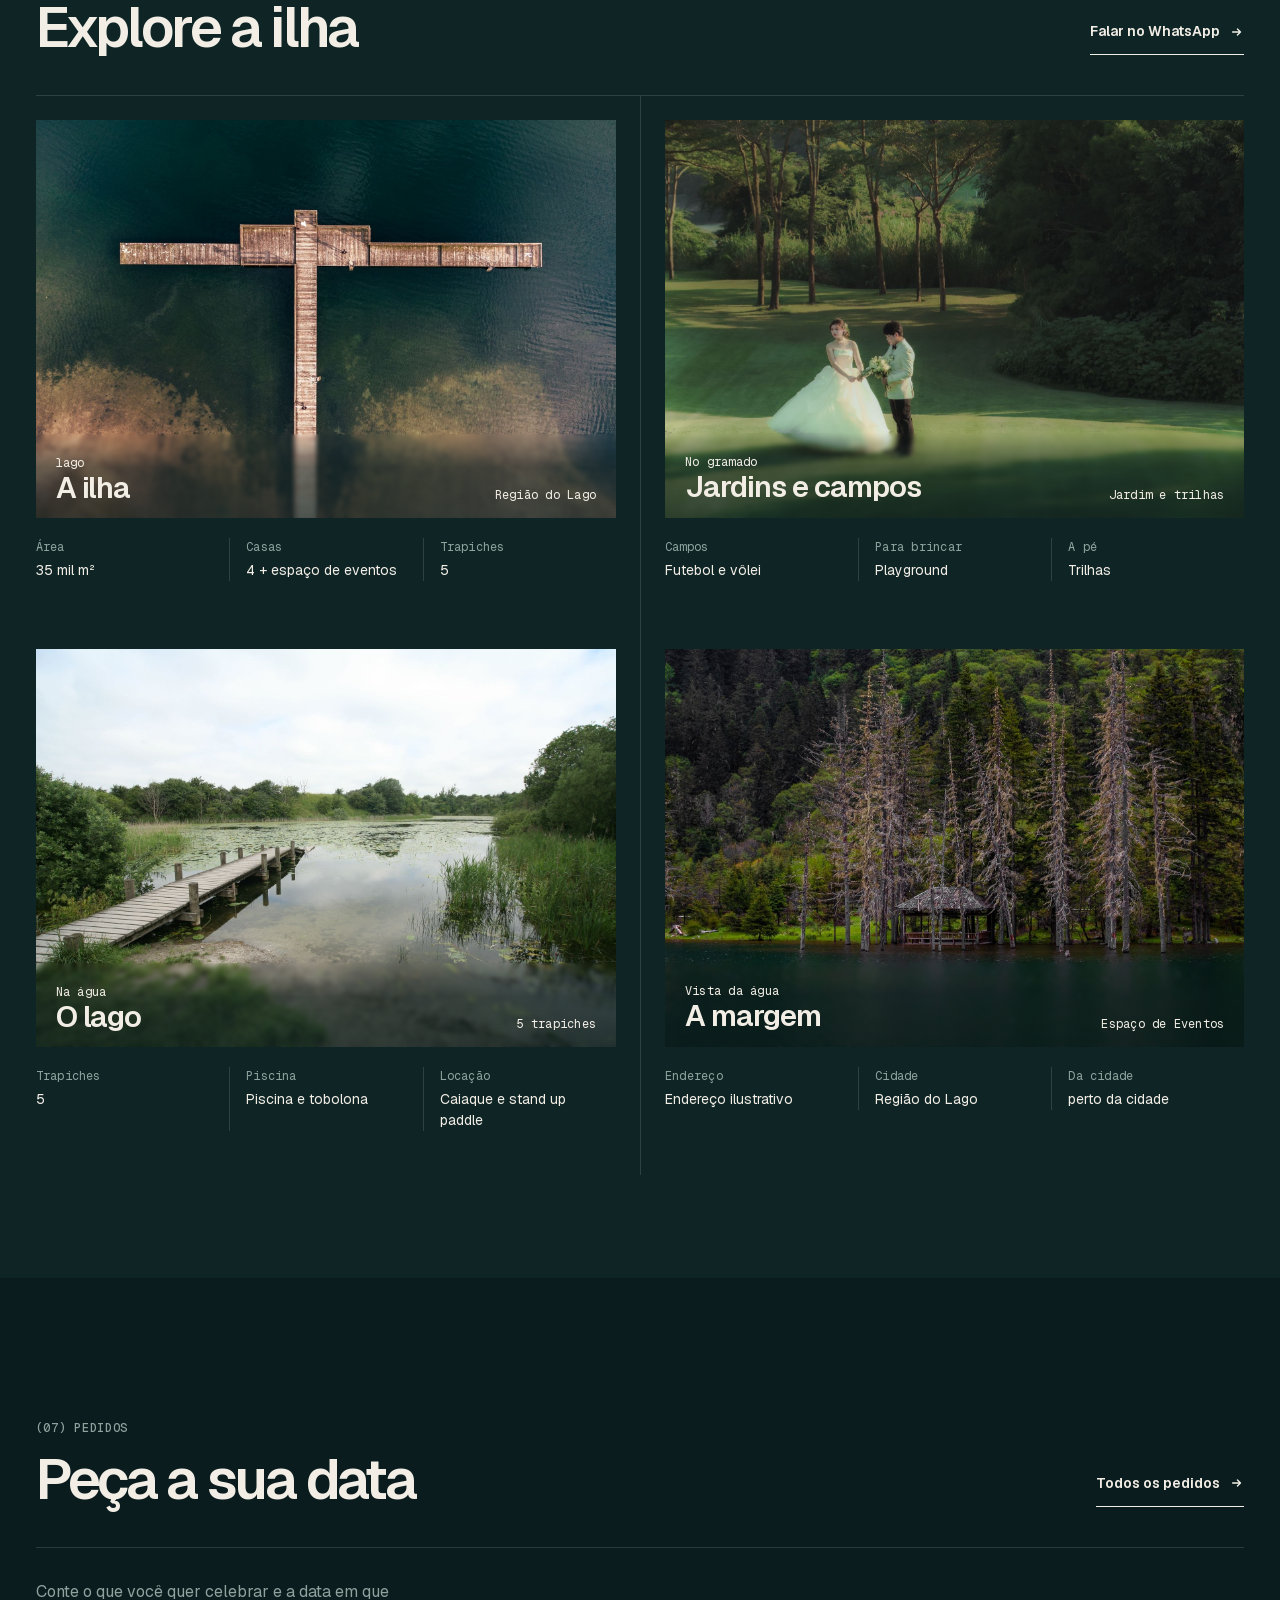
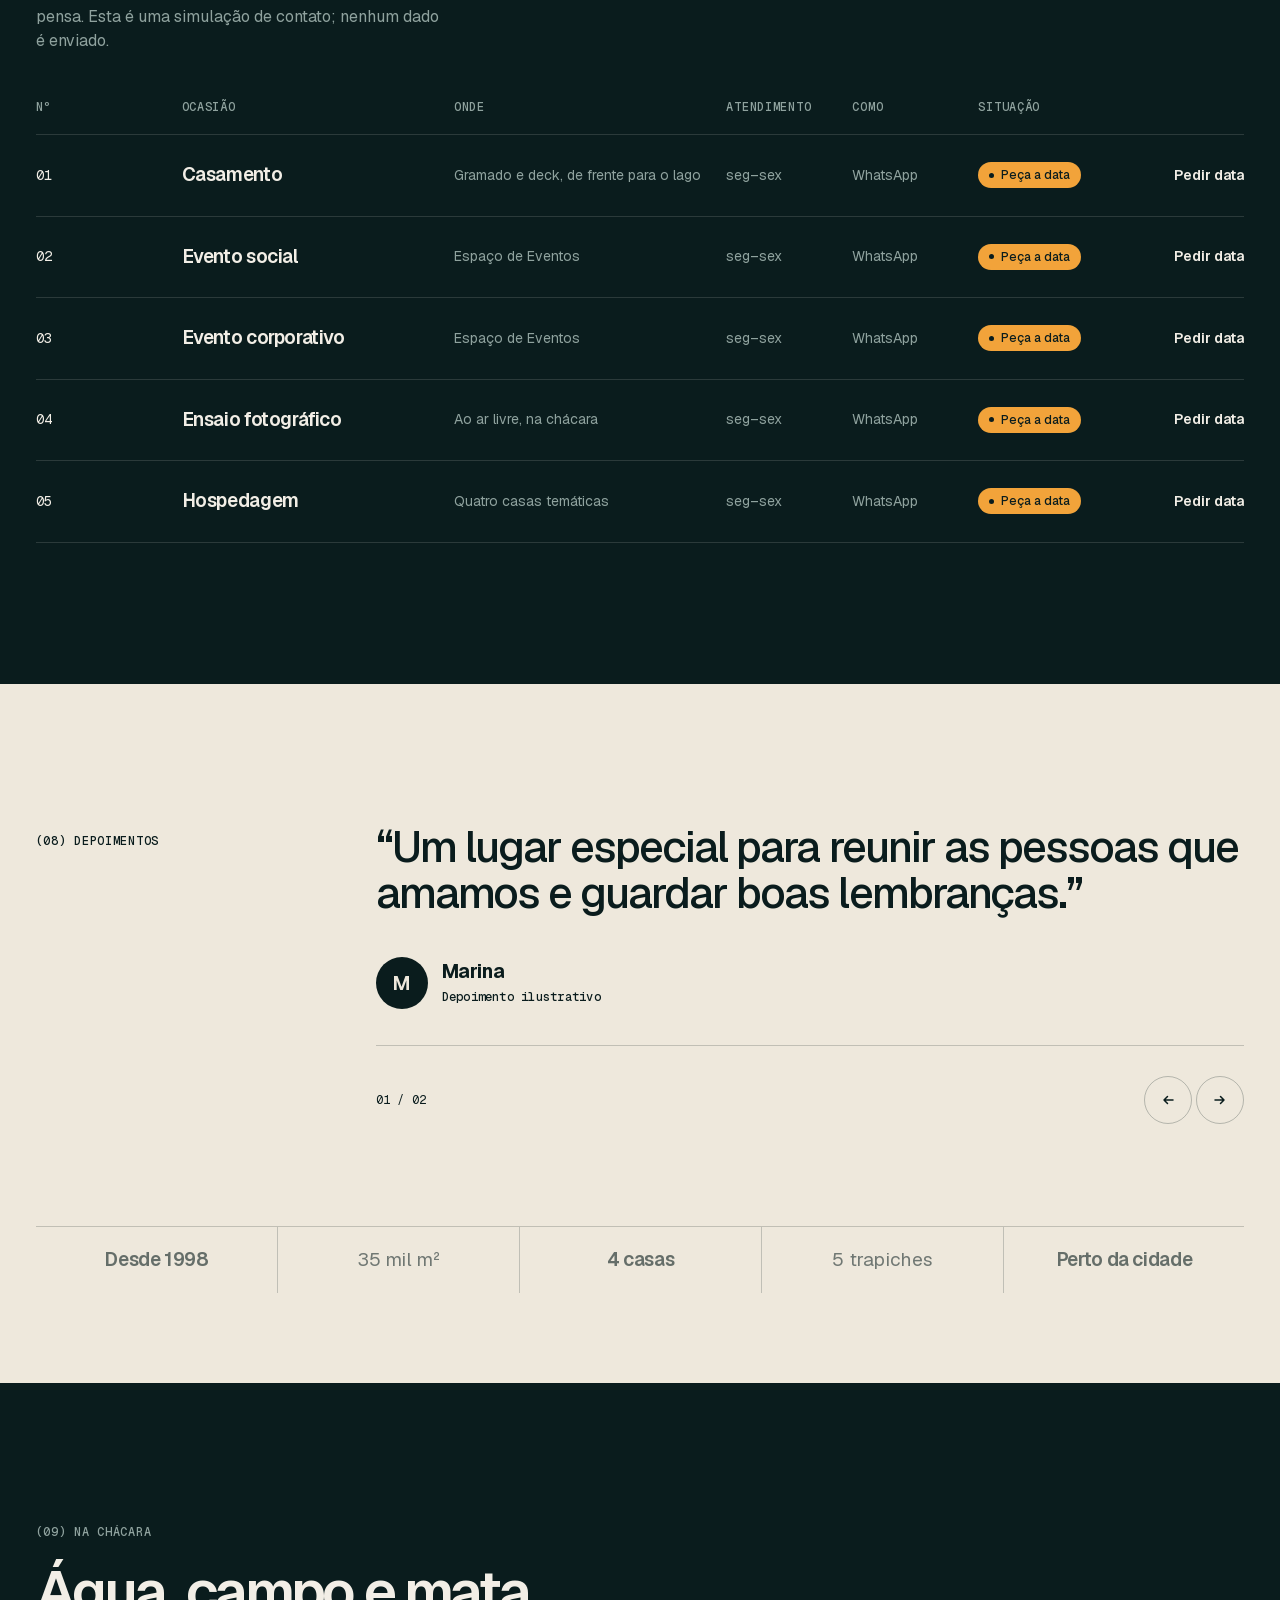
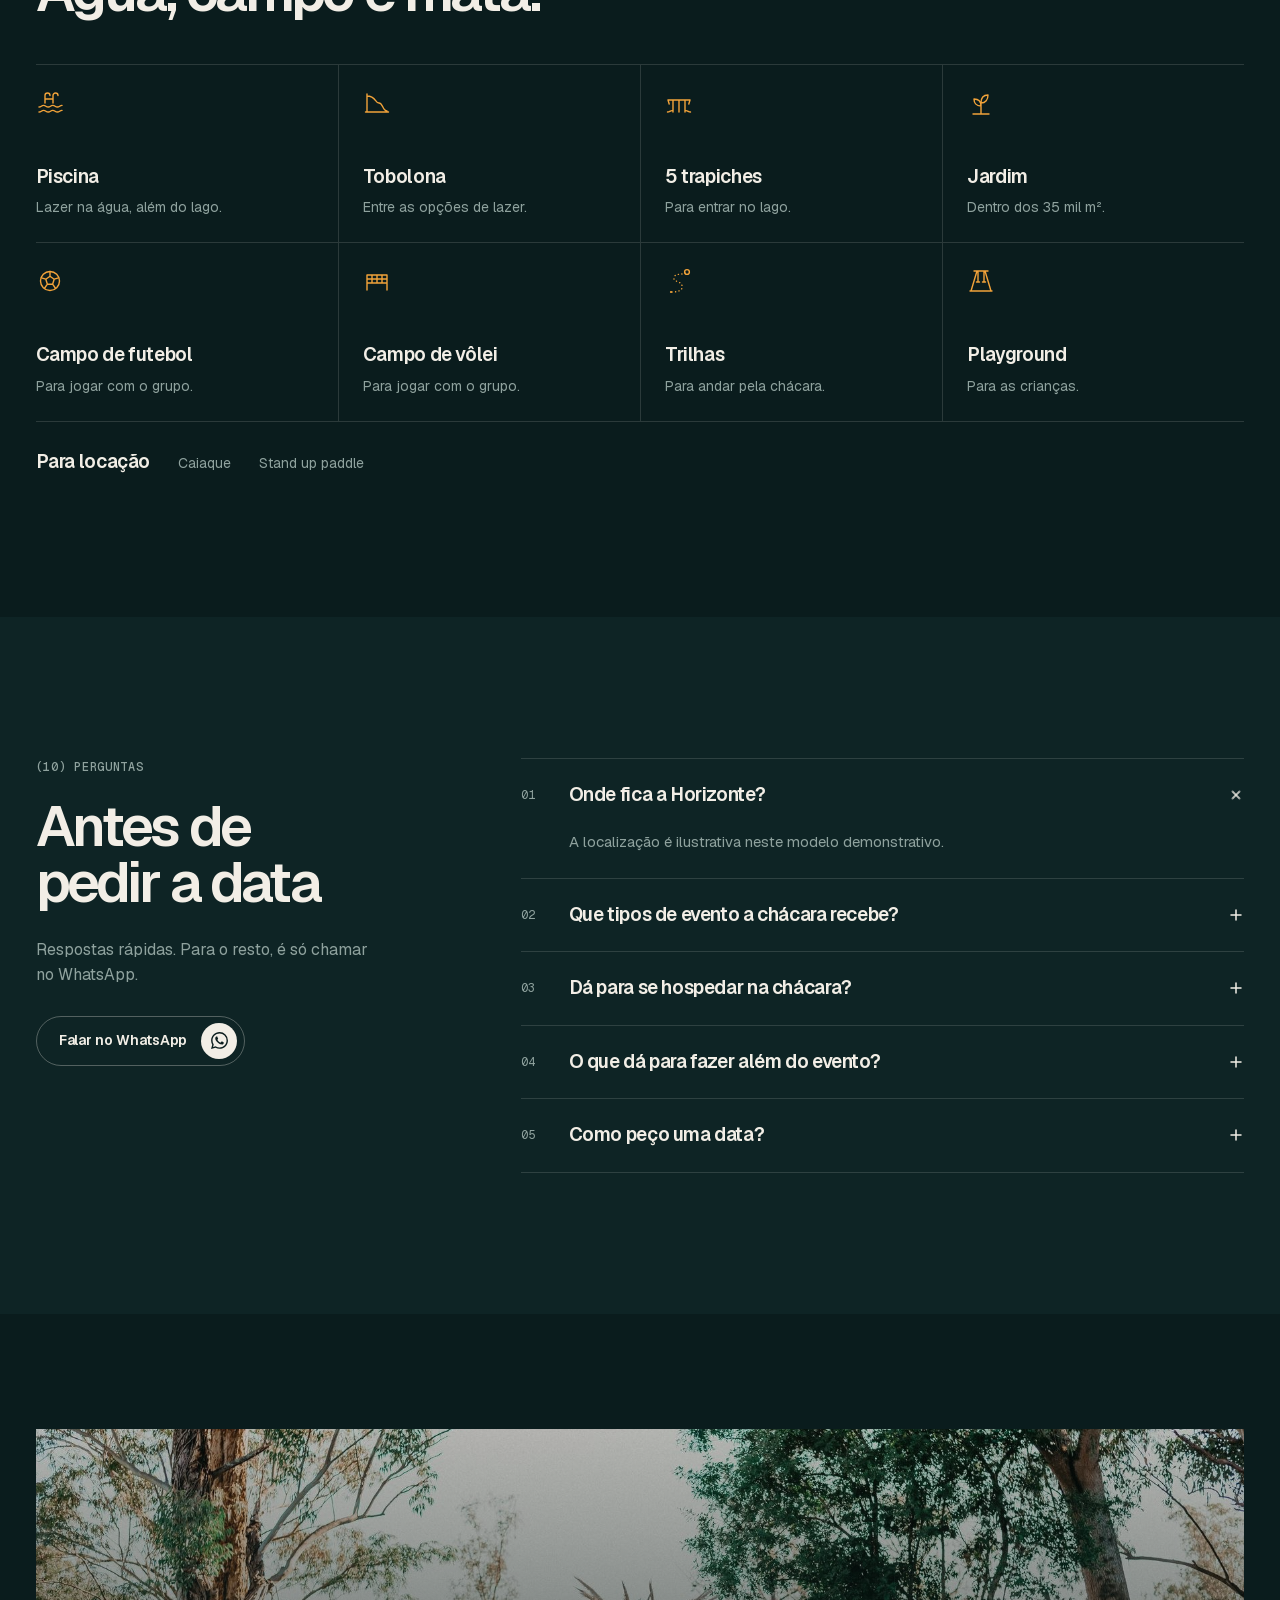
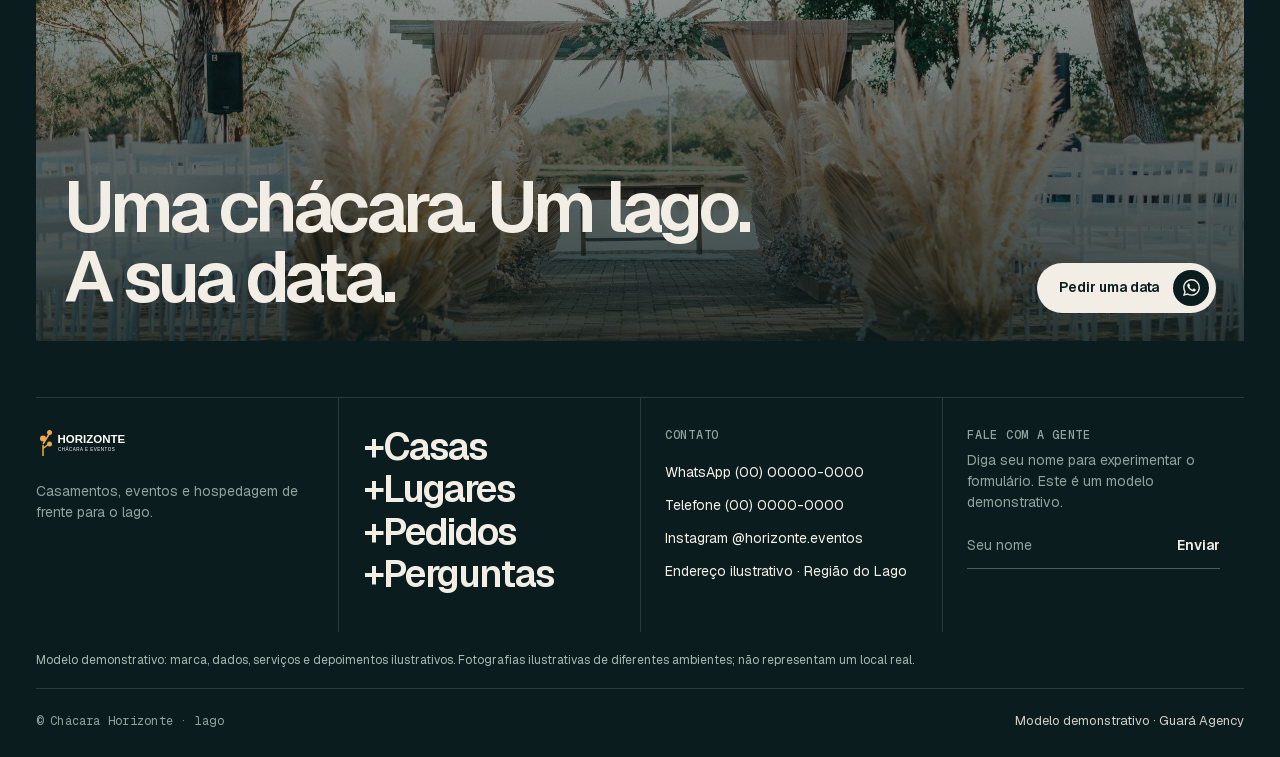
==== commit 97b3ab4e: "Esclarecer funcionamento do contato demonstrativo" ====
--- a/index.html
+++ b/index.html
@@ -218,7 +218,7 @@
     <p class="como__ap">Conte o que você quer celebrar, escolha o lugar e peça a data. O atendimento é pelo WhatsApp ou pelo telefone.</p>
     <div class="passo"><b>01</b><span class="mono">Passo</span><h3>Conte a ocasião</h3><p>Casamento, evento social ou corporativo, ensaio fotográfico ou hospedagem.</p></div>
     <div class="passo"><b>02</b><span class="mono">Passo</span><h3>Escolha o lugar</h3><p>O espaço de eventos ou uma das casas, de frente para o lago.</p></div>
-    <div class="passo"><b>03</b><span class="mono">Passo</span><h3>Peça a data</h3><p>Pelo WhatsApp ou pelo telefone, de segunda a sexta, das 9h às 18h.</p></div>
+    <div class="passo"><b>03</b><span class="mono">Passo</span><h3>Peça a data</h3><p>Escolha uma data e experimente o contato demonstrativo, sem envio de informações.</p></div>
     <div class="passo"><b>04</b><span class="mono">Passo</span><h3>Venha para a ilha</h3><p>Perto da cidade, na margem do lago.</p></div>
   </div>
 </section>
@@ -368,10 +368,10 @@
     </div>
     <div class="perg__lista">
       <div class="faq on"><button type="button" class="faq__p" aria-expanded="true"><b class="mono">01</b><span>Onde fica a Horizonte?</span><svg aria-hidden="true"><use href="#i-mais"/></svg></button><div class="faq__r"><div><p>A localização é ilustrativa neste modelo demonstrativo.</p></div></div></div>
-      <div class="faq"><button type="button" class="faq__p" aria-expanded="false"><b class="mono">02</b><span>Que tipos de evento a chácara recebe?</span><svg aria-hidden="true"><use href="#i-mais"/></svg></button><div class="faq__r"><div><p>Casamentos, eventos sociais, eventos corporativos e ensaios fotográficos. Escolha o tipo na tabela de pedidos e a conversa abre no WhatsApp com a mensagem pronta.</p></div></div></div>
-      <div class="faq"><button type="button" class="faq__p" aria-expanded="false"><b class="mono">03</b><span>Dá para se hospedar na chácara?</span><svg aria-hidden="true"><use href="#i-mais"/></svg></button><div class="faq__r"><div><p>Sim. São quatro casas temáticas, mais o espaço de eventos. Peça pelo WhatsApp os detalhes de cada casa e as datas livres.</p></div></div></div>
+      <div class="faq"><button type="button" class="faq__p" aria-expanded="false"><b class="mono">02</b><span>Que tipos de evento a chácara recebe?</span><svg aria-hidden="true"><use href="#i-mais"/></svg></button><div class="faq__r"><div><p>Casamentos, eventos sociais, eventos corporativos e ensaios fotográficos. Escolha o tipo na tabela de pedidos para experimentar uma solicitação simulada.</p></div></div></div>
+      <div class="faq"><button type="button" class="faq__p" aria-expanded="false"><b class="mono">03</b><span>Dá para se hospedar na chácara?</span><svg aria-hidden="true"><use href="#i-mais"/></svg></button><div class="faq__r"><div><p>Sim. São quatro casas temáticas, mais o espaço de eventos. A disponibilidade e os detalhes das casas são ilustrativos neste modelo.</p></div></div></div>
       <div class="faq"><button type="button" class="faq__p" aria-expanded="false"><b class="mono">04</b><span>O que dá para fazer além do evento?</span><svg aria-hidden="true"><use href="#i-mais"/></svg></button><div class="faq__r"><div><p>Tem jardim, campo de futebol e de vôlei, trilhas, playground, piscina, tobolona e cinco trapiches. Caiaque e prancha de stand up paddle são equipamentos para locação.</p></div></div></div>
-      <div class="faq"><button type="button" class="faq__p" aria-expanded="false"><b class="mono">05</b><span>Como peço uma data?</span><svg aria-hidden="true"><use href="#i-mais"/></svg></button><div class="faq__r"><div><p>Pelo WhatsApp (00) 00000-0000 ou pelo telefone (00) 0000-0000, de segunda a sexta, das 9h às 18h.</p></div></div></div>
+      <div class="faq"><button type="button" class="faq__p" aria-expanded="false"><b class="mono">05</b><span>Como peço uma data?</span><svg aria-hidden="true"><use href="#i-mais"/></svg></button><div class="faq__r"><div><p>Selecione a ocasião e a data no formulário para simular uma solicitação. Nenhuma informação será enviada.</p></div></div></div>
     </div>
   </div>
 </section>
